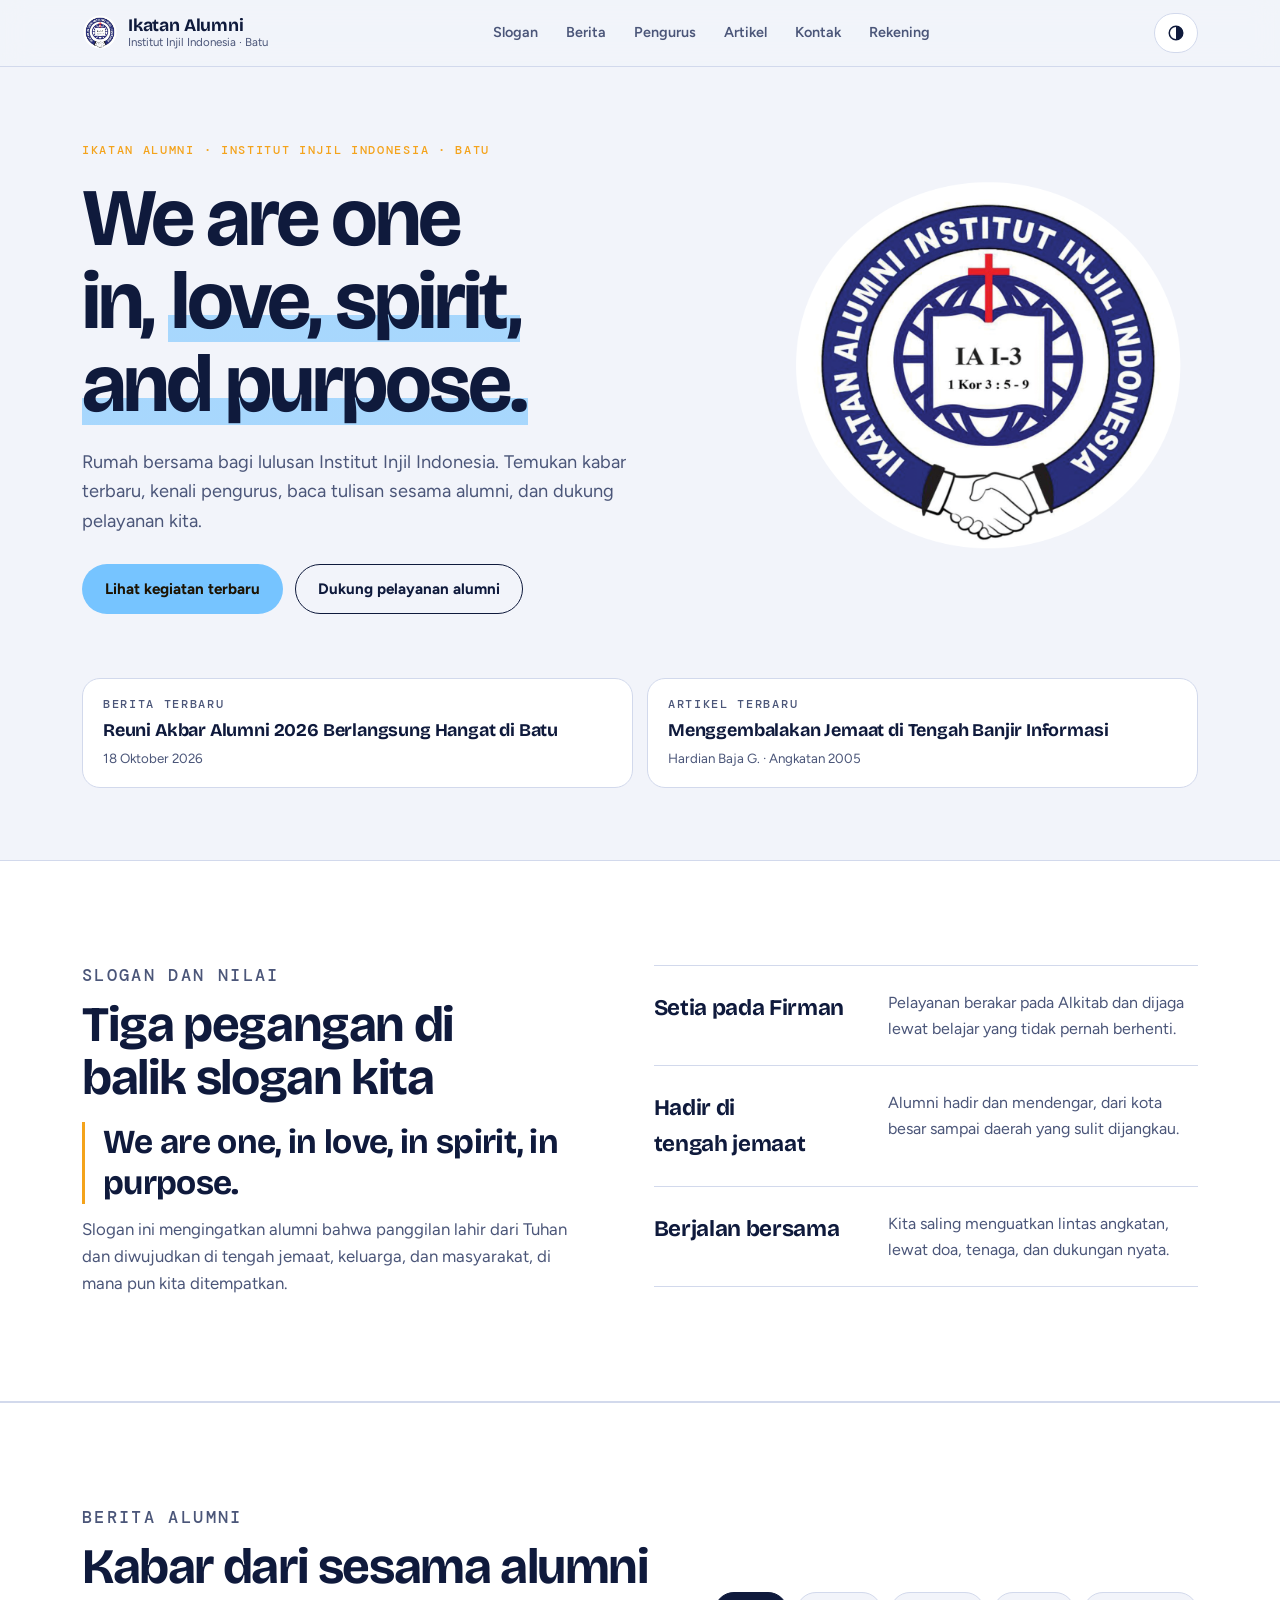
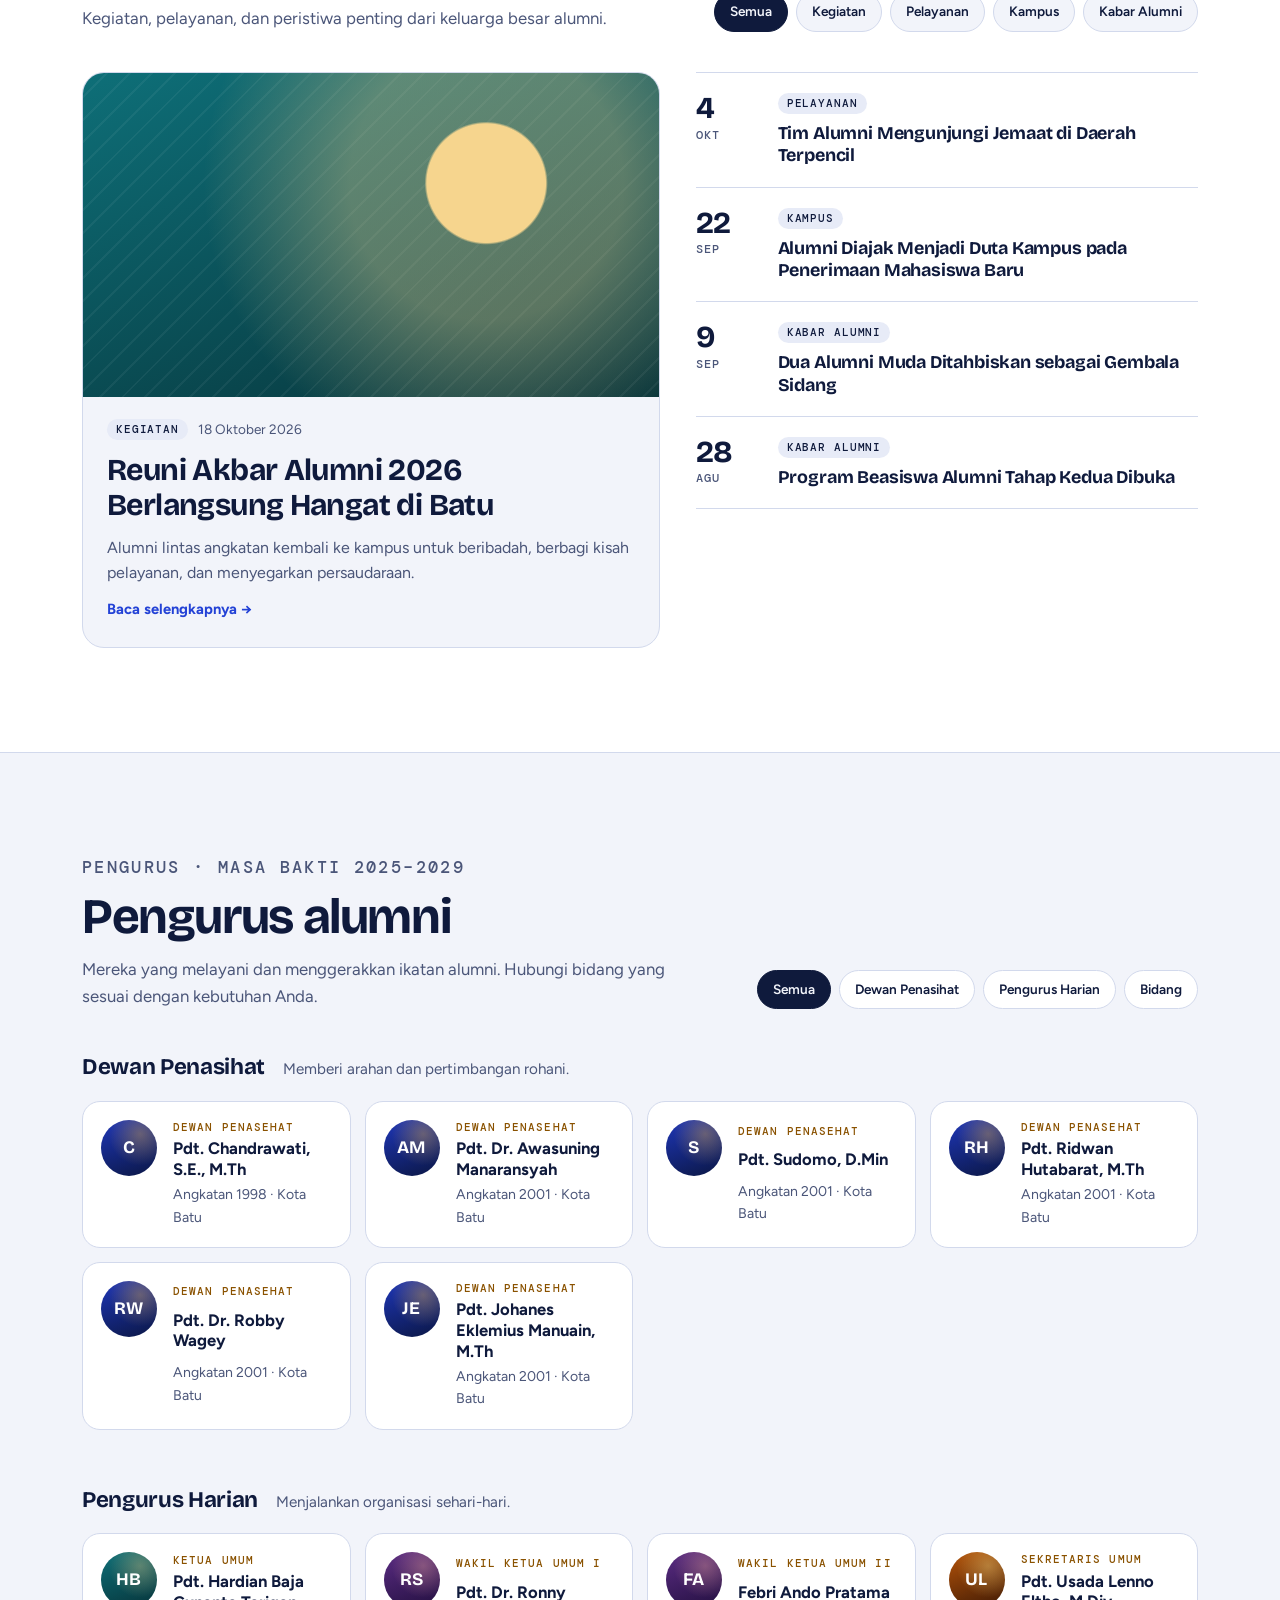
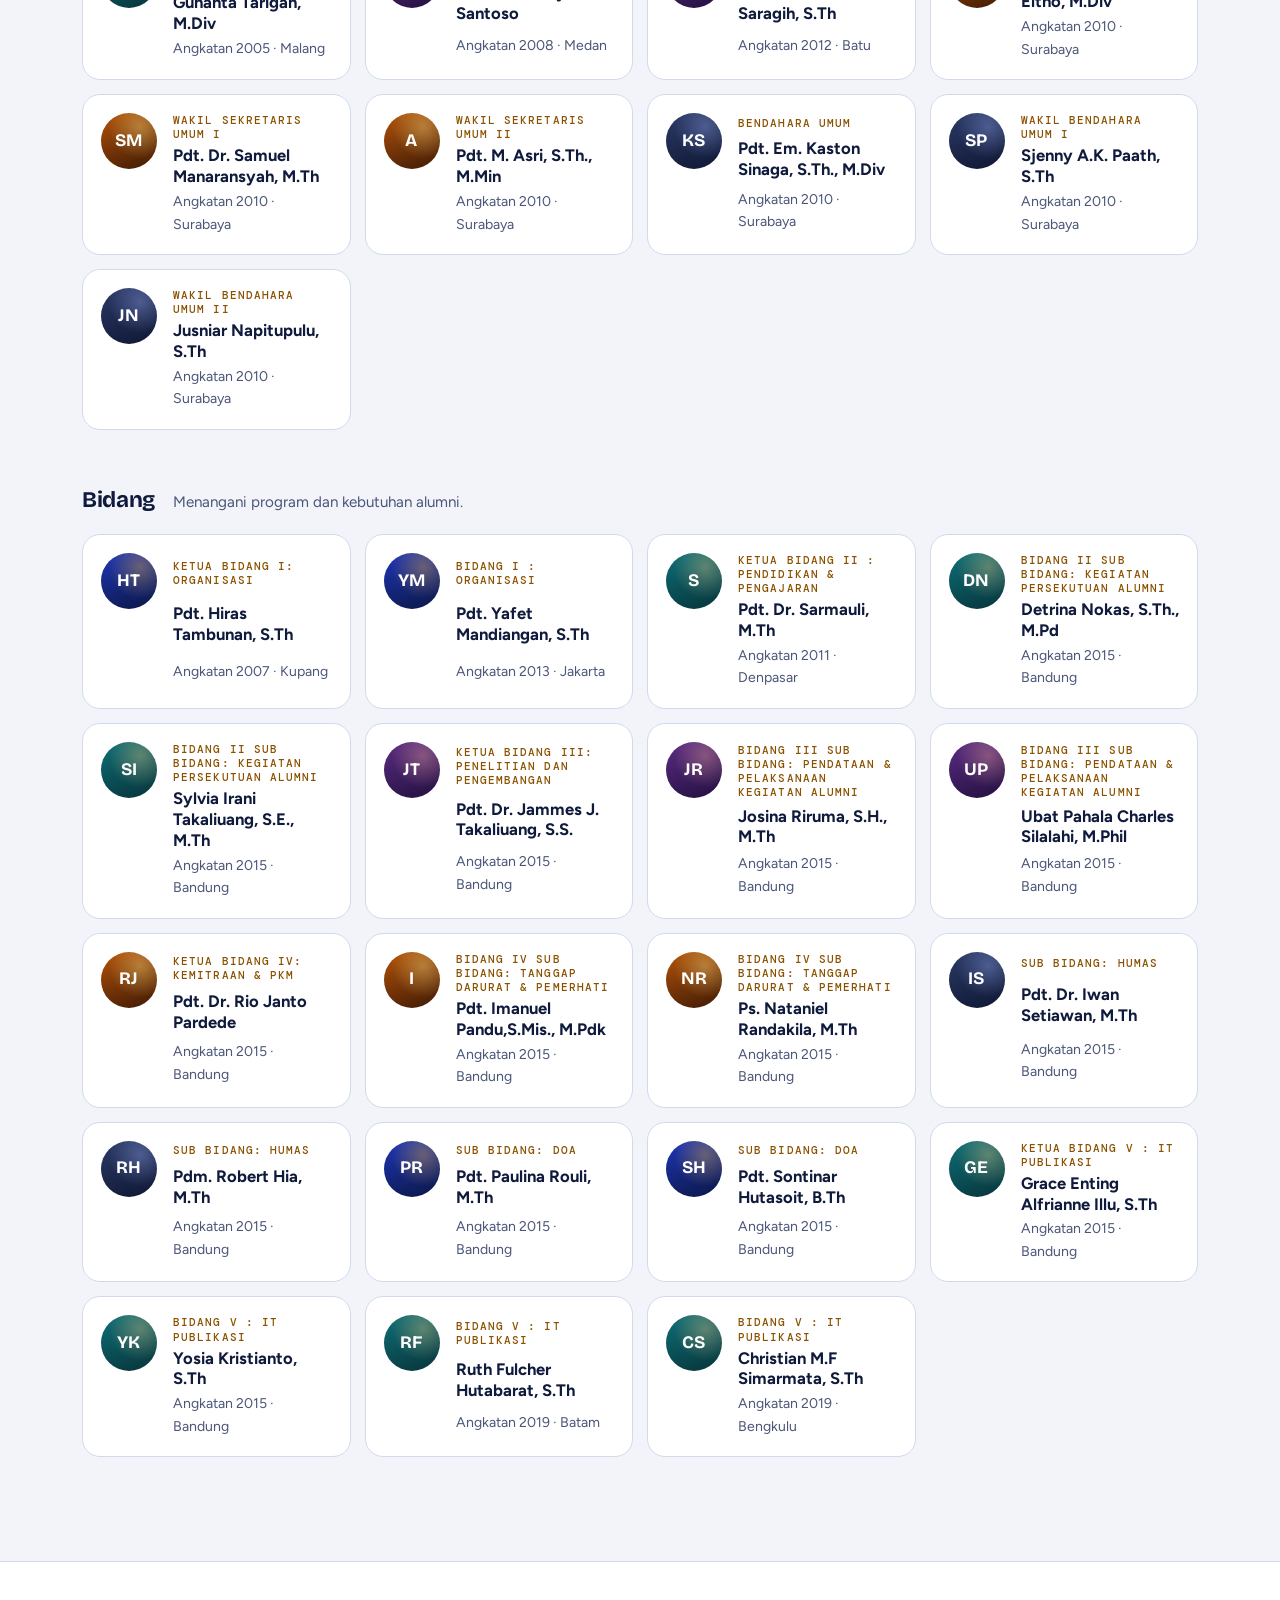
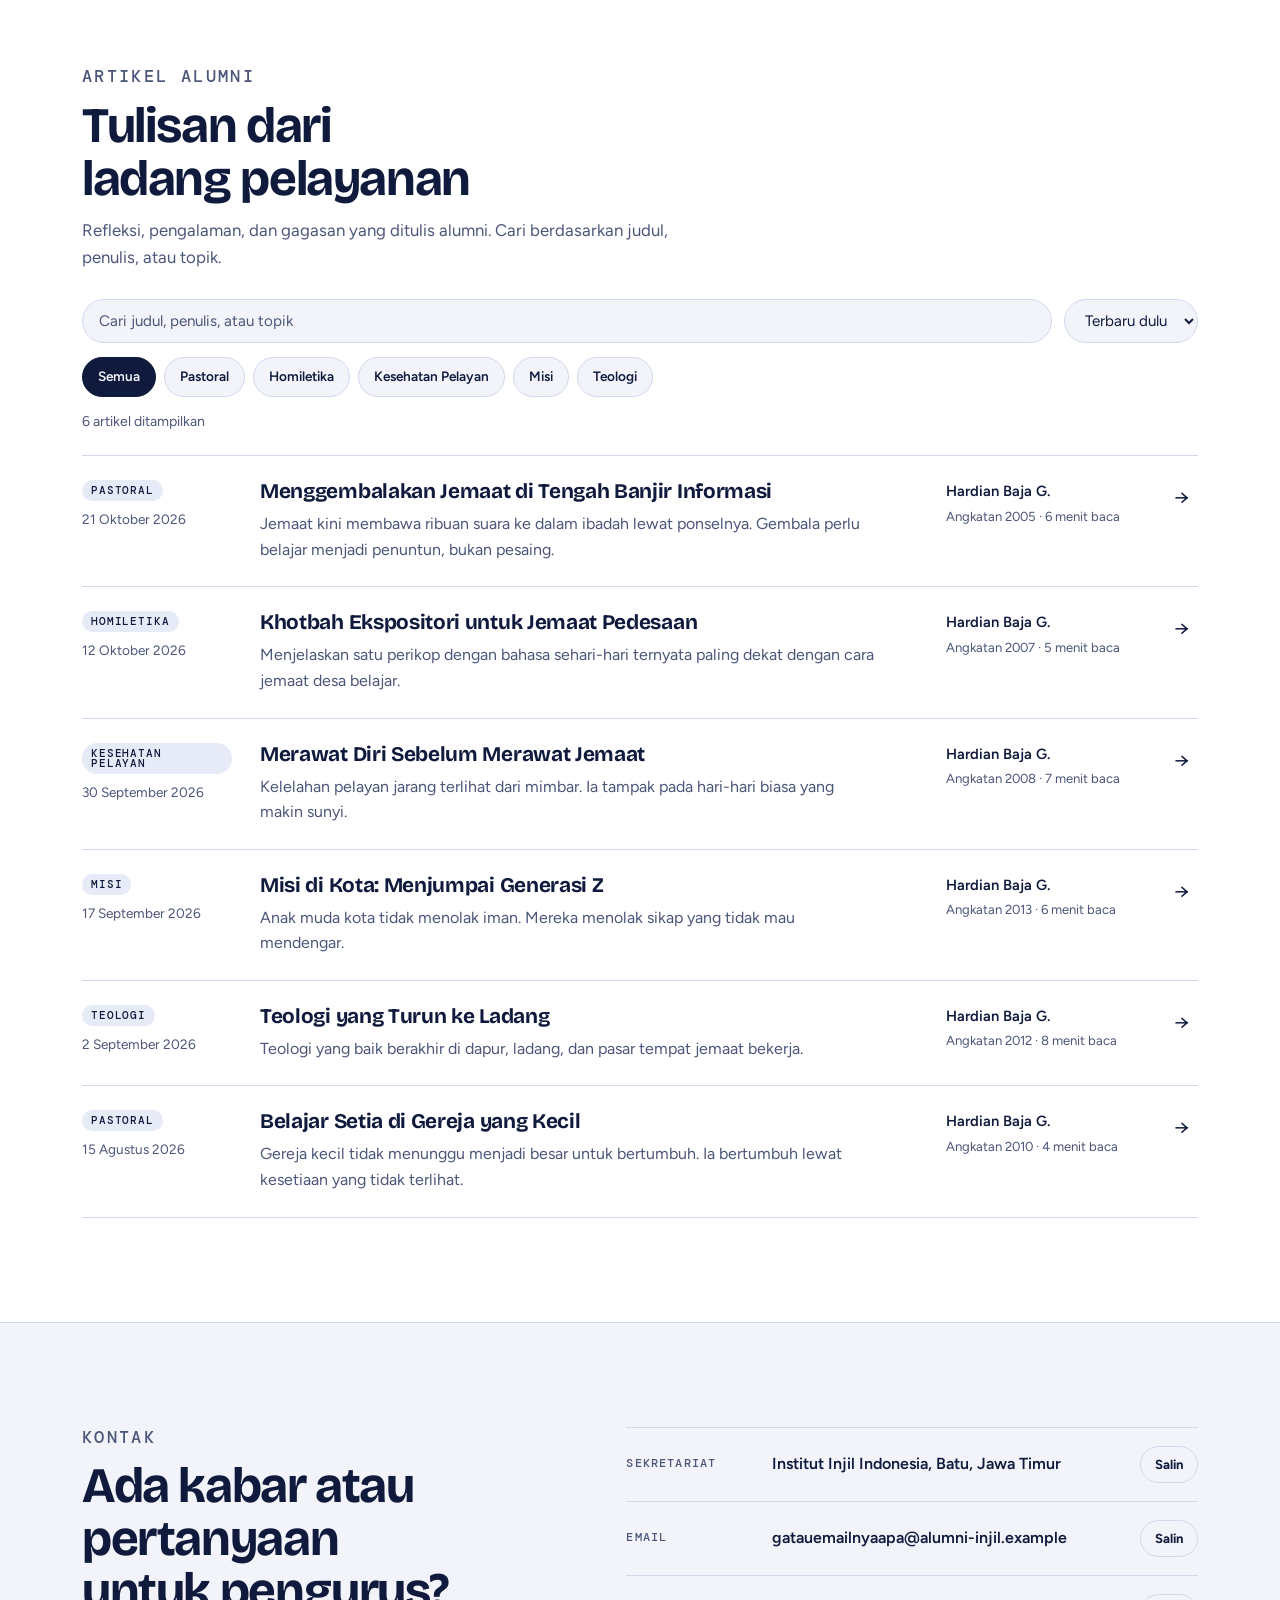
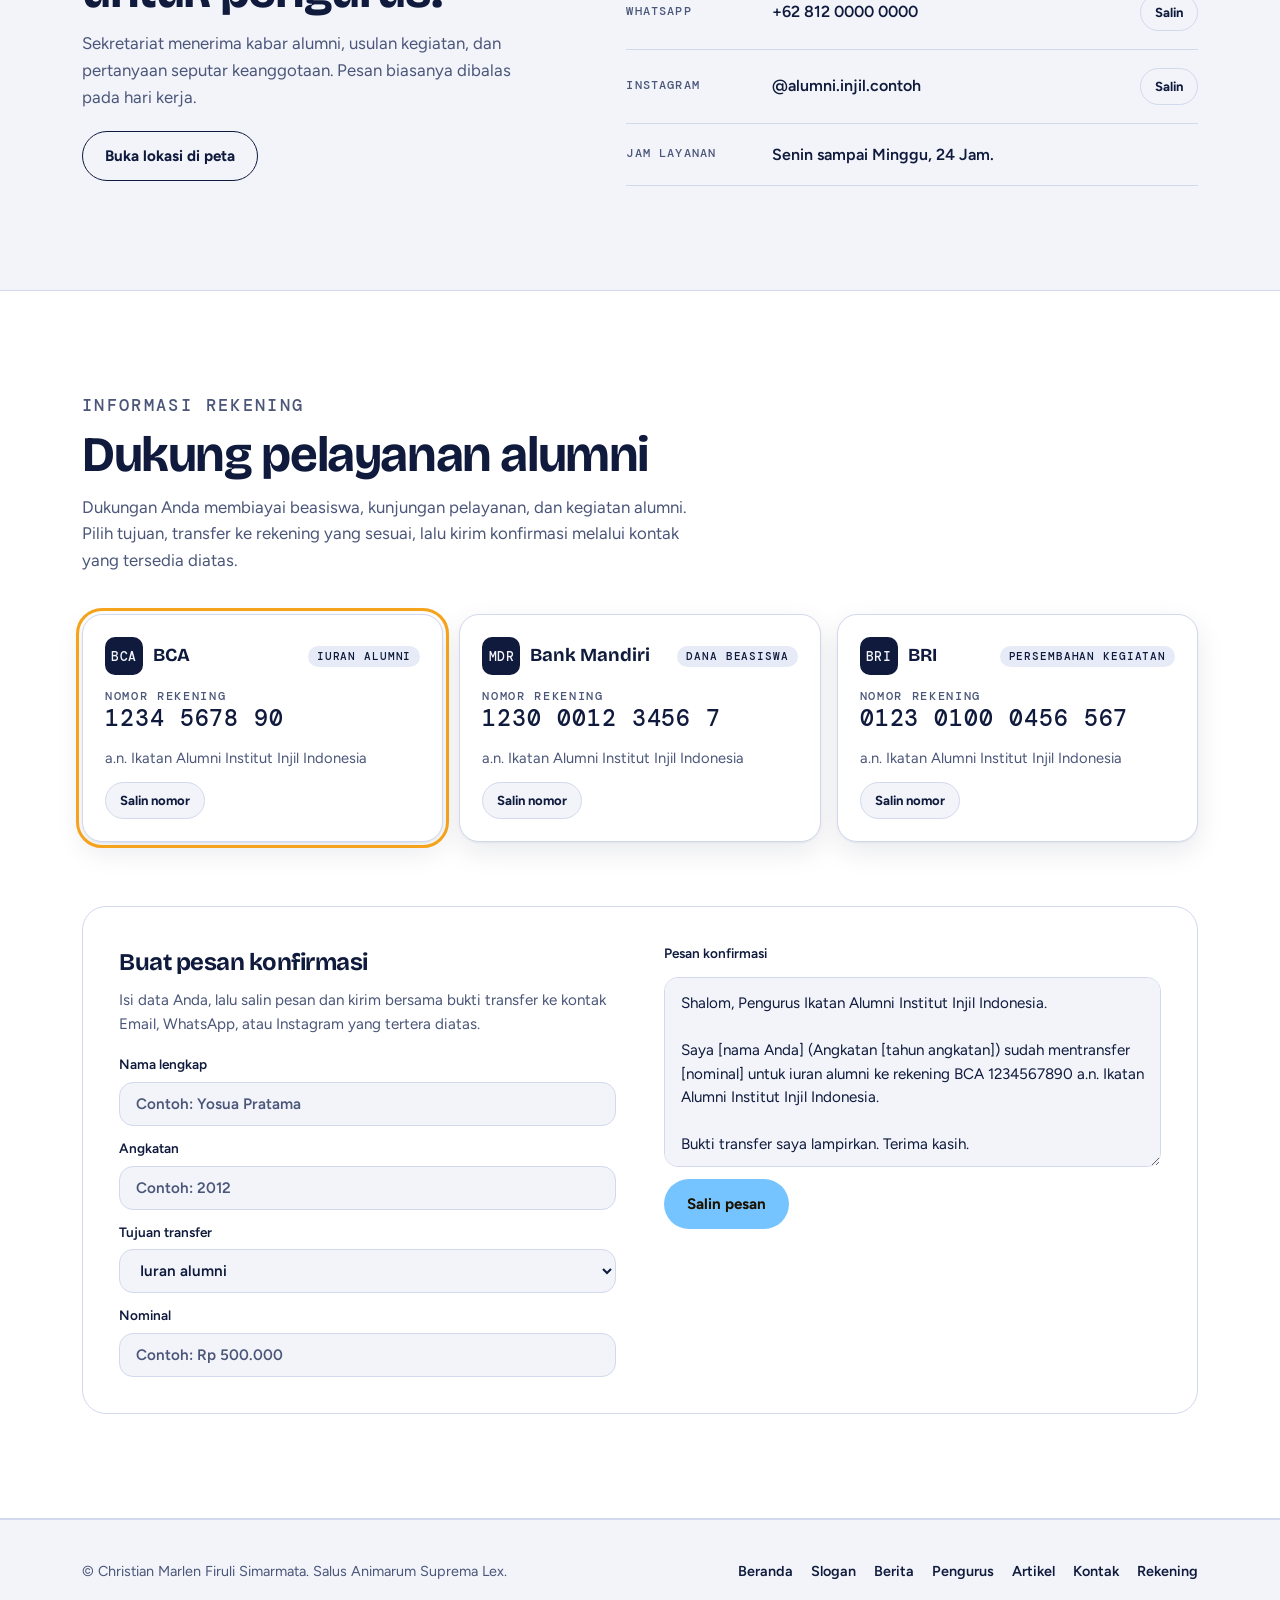
==== index.html @ a4592822 "Major Update Logo." ====
<!doctype html>
<html>
  <head>
    <meta charset="utf8" />
    <meta
      name="viewport"
      content="width=device-width,initial-scale=1,viewport-fit=cover"
    />
  </head>
  <body>
    <title>Ikatan Alumni Institut Injil Indonesia</title>
    <meta name="claude:viewport-fit-sides" content="cover" />
    <link
      rel="stylesheet"
      href="https://fonts.googleapis.com/css2?family=Bricolage+Grotesque:opsz,wght@12..96,500..800&family=DM+Mono:wght@400;500&family=Figtree:wght@400;500;600;700&display=swap"
    />
    <link rel="stylesheet" href="css/index.css" />

    <a class="skip" href="#main">Lewati ke konten</a>

    <!--div class="notice" id="notice" role="note" hidden>
      <div class="wrap notice-in">
        <p>
          Mode contoh: nama, foto, dan nomor rekening di halaman ini masih data
          sampel. Ganti isi <code>CONTENT</code> di bagian bawah file sebelum
          dipakai.
        </p>
        <button type="button" data-action="dismiss-notice">Tutup</button>
      </div>
    </div-->

    <header class="site-header">
      <div class="wrap">
        <div class="nav">
          <a
            class="brand"
            href="#beranda"
            aria-label="Alumni Institut Injil Indonesia, ke beranda"
          >
            <img
              class="logo-light"
              src="img/logo.png"
              width="36"
              height="36"
              alt="Logo IA-I3"
            />
            <!--svg width="36" height="36" viewBox="0 0 32 32" aria-hidden="true">
              <path d="M3 29V15a13 13 0 0 1 26 0v14z" fill="var(--fg)" />
              <circle cx="16" cy="23" r="6" fill="var(--alt1)" />
            </svg-->
            <span class="brand-text"
              ><b>Ikatan Alumni</b
              ><span>Institut Injil Indonesia · Batu</span></span
            >
          </a>
          <nav
            class="nav-links"
            aria-label="Navigasi utama"
            id="navLinks"
          ></nav>
          <div class="nav-tools">
            <button
              class="icon-btn"
              type="button"
              data-action="theme"
              aria-label="Ganti tema terang atau gelap"
            >
              <svg
                width="18"
                height="18"
                viewBox="0 0 24 24"
                aria-hidden="true"
              >
                <circle
                  cx="12"
                  cy="12"
                  r="9"
                  fill="none"
                  stroke="currentColor"
                  stroke-width="2"
                />
                <path d="M12 3a9 9 0 0 1 0 18z" fill="currentColor" />
              </svg>
            </button>
            <button
              class="icon-btn menu-btn"
              type="button"
              data-action="menu"
              aria-expanded="false"
              aria-controls="mobileMenu"
            >
              Menu
            </button>
          </div>
        </div>
        <nav
          class="mobile-menu"
          id="mobileMenu"
          aria-label="Navigasi seluler"
          hidden
        ></nav>
      </div>
    </header>

    <main id="main">
      <section class="hero" id="beranda" data-spy>
        <div class="wrap">
          <div class="hero-grid">
            <div class="hero-copy">
              <p class="eyebrow" id="heroEyebrow"></p>
              <h1 id="heroTitle"></h1>
              <p class="lede" id="heroLede"></p>
              <div class="cta-row">
                <a class="btn btn-primary" href="#news"
                  >Lihat kegiatan terbaru</a
                >
                <a class="btn btn-ghost" href="#rekening"
                  >Dukung pelayanan alumni</a
                >
              </div>
            </div>
            <div class="hero-art">
              <img
                class="logo"
                src="img/logo.png"
                width="700"
                height="400"
                alt="Logo IA-I3"
              />
              <!--svg
                viewBox="0 0 400 500"
                role="img"
                aria-label="Ilustrasi fajar terbit di atas bukit dengan salib"
              >
                <defs>
                  <clipPath id="archClip">
                    <path
                      d="M0 500V200C0 89.5 89.5 0 200 0s200 89.5 200 200v300z"
                    />
                  </clipPath>
                  <linearGradient id="skyG" x1="0" y1="0" x2="0" y2="1">
                    <stop offset="0" style="stop-color: var(--sky-top)" />
                    <stop offset=".55" style="stop-color: var(--sky-mid)" />
                    <stop offset="1" style="stop-color: var(--sky-bottom)" />
                  </linearGradient>
                  <radialGradient
                    id="glowG"
                    cx="200"
                    cy="372"
                    r="300"
                    gradientUnits="userSpaceOnUse"
                  >
                    <stop
                      offset="0"
                      style="stop-color: var(--accent); stop-opacity: 0.7"
                    />
                    <stop
                      offset="1"
                      style="stop-color: var(--accent); stop-opacity: 0"
                    />
                  </radialGradient>
                </defs>
                <g clip-path="url(#archClip)">
                  <rect width="400" height="500" fill="url(#skyG)" />
                  <rect width="400" height="500" fill="url(#glowG)" />
                  <g
                    id="rays"
                    style="fill: var(--accent); fill-opacity: 0.16"
                  ></g>
                  <g class="sun-g">
                    <circle
                      cx="200"
                      cy="372"
                      r="72"
                      style="fill: var(--accent)"
                    />
                    <rect
                      x="196.5"
                      y="296"
                      width="7"
                      height="86"
                      rx="1.5"
                      style="fill: var(--cross)"
                    />
                    <rect
                      x="177"
                      y="316"
                      width="46"
                      height="7"
                      rx="1.5"
                      style="fill: var(--cross)"
                    />
                  </g>
                  <path
                    d="M0 388Q110 350 215 378T400 366V500H0z"
                    style="fill: var(--ground-far)"
                  />
                  <path
                    d="M0 440Q150 400 270 428T400 416V500H0z"
                    style="fill: var(--ground-near)"
                  />
                </g>
              </svg-->
            </div>
          </div>
          <div class="latest" id="latest"></div>
        </div>
      </section>

      <section class="section band" id="slogan" data-spy>
        <div class="wrap slogan-grid">
          <div class="sec-head">
            <p class="eyebrow">Slogan dan nilai</p>
            <h2 id="sloganHead"></h2>
            <blockquote class="slogan-big" id="sloganMain"></blockquote>
            <p id="sloganText"></p>
          </div>
          <ul class="values" id="values"></ul>
        </div>
      </section>

      <!--section class="section" id="galeri" data-spy>
        <div class="wrap">
          <div class="sec-top">
            <div class="sec-head">
              <p class="eyebrow">Galeri</p>
              <h2>Dokumentasi kegiatan terbaru</h2>
              <p>
                Klik foto untuk melihat ukuran penuh. Gunakan tombol panah di
                papan ketik untuk berpindah foto.
              </p>
            </div>
            <div
              class="chips"
              id="galFilters"
              role="group"
              aria-label="Saring galeri berdasarkan jenis kegiatan"
            ></div>
          </div>
          <div class="gallery" id="gallery"></div>
        </div>
      </section-->

      <section class="section band" id="berita" data-spy>
        <div class="wrap">
          <div class="sec-top">
            <div class="sec-head">
              <p class="eyebrow">Berita alumni</p>
              <h2>Kabar dari sesama alumni</h2>
              <p>
                Kegiatan, pelayanan, dan peristiwa penting dari keluarga besar
                alumni.
              </p>
            </div>
            <div
              class="chips"
              id="newsFilters"
              role="group"
              aria-label="Saring berita berdasarkan kategori"
            ></div>
          </div>
          <div class="news-grid" id="news"></div>
        </div>
      </section>

      <section class="section" id="pengurus" data-spy>
        <div class="wrap">
          <div class="sec-top">
            <div class="sec-head">
              <p class="eyebrow" id="boardPeriod"></p>
              <h2>Pengurus alumni</h2>
              <p>
                Mereka yang melayani dan menggerakkan ikatan alumni. Hubungi
                bidang yang sesuai dengan kebutuhan Anda.
              </p>
            </div>
            <div
              class="chips"
              id="boardTabs"
              role="group"
              aria-label="Saring pengurus berdasarkan kelompok"
            ></div>
          </div>
          <div id="board"></div>
        </div>
      </section>

      <section class="section band" id="artikel" data-spy>
        <div class="wrap">
          <div class="sec-head" style="margin-bottom: 28px">
            <p class="eyebrow">Artikel alumni</p>
            <h2>Tulisan dari ladang pelayanan</h2>
            <p>
              Refleksi, pengalaman, dan gagasan yang ditulis alumni. Cari
              berdasarkan judul, penulis, atau topik.
            </p>
          </div>
          <div class="tools">
            <div class="tools-row">
              <input
                class="field search"
                id="artSearch"
                type="search"
                placeholder="Cari judul, penulis, atau topik"
                aria-label="Cari artikel"
                autocomplete="off"
              />
              <select class="field" id="artSort" aria-label="Urutkan artikel">
                <option value="new">Terbaru dulu</option>
                <option value="old">Terlama dulu</option>
              </select>
            </div>
            <div
              class="chips"
              id="artTags"
              role="group"
              aria-label="Saring artikel berdasarkan topik"
            ></div>
            <p
              class="result-count"
              id="artCount"
              role="status"
              aria-live="polite"
            ></p>
          </div>
          <div class="a-list" id="articles"></div>
        </div>
      </section>

      <section class="section" id="kontak" data-spy>
        <div class="wrap contact-grid">
          <div class="sec-head">
            <p class="eyebrow">Kontak</p>
            <h2>Ada kabar atau pertanyaan untuk pengurus?</h2>
            <p id="contactText"></p>
            <div class="cta-row">
              <a
                class="btn btn-ghost"
                id="mapLink"
                href="#kontak"
                target="_blank"
                rel="noopener"
                >Buka lokasi di peta</a
              >
            </div>
          </div>
          <dl class="c-list" id="contacts"></dl>
        </div>
      </section>

      <section class="section band" id="rekening" data-spy>
        <div class="wrap">
          <div class="sec-head" style="margin-bottom: clamp(24px, 4vw, 40px)">
            <p class="eyebrow">Informasi rekening</p>
            <h2>Dukung pelayanan alumni</h2>
            <p id="bankText"></p>
          </div>
          <div class="bank-grid" id="banks"></div>
          <div class="confirm">
            <div>
              <h3>Buat pesan konfirmasi</h3>
              <p class="hint">
                Isi data Anda, lalu salin pesan dan kirim bersama bukti transfer
                ke kontak Email, WhatsApp, atau Instagram yang tertera diatas.
              </p>
              <div class="form">
                <label for="f-nama"
                  >Nama lengkap<input
                    class="field"
                    id="f-nama"
                    type="text"
                    placeholder="Contoh: Yosua Pratama"
                    autocomplete="off"
                /></label>
                <label for="f-angk"
                  >Angkatan<input
                    class="field"
                    id="f-angk"
                    type="text"
                    inputmode="numeric"
                    placeholder="Contoh: 2012"
                    autocomplete="off"
                /></label>
                <label for="f-tujuan"
                  >Tujuan transfer<select class="field" id="f-tujuan"></select
                ></label>
                <label for="f-nominal"
                  >Nominal<input
                    class="field"
                    id="f-nominal"
                    type="text"
                    placeholder="Contoh: Rp 500.000"
                    autocomplete="off"
                /></label>
              </div>
            </div>
            <div class="out">
              <label for="f-out" style="font-weight: 600; font-size: 0.85rem"
                >Pesan konfirmasi</label
              >
              <textarea class="field" id="f-out" readonly></textarea>
              <div>
                <button
                  class="btn btn-primary"
                  type="button"
                  data-action="copy-msg"
                >
                  Salin pesan
                </button>
              </div>
            </div>
          </div>
        </div>
      </section>
    </main>

    <footer class="site-footer">
      <div class="wrap foot">
        <p id="footText"></p>
        <nav aria-label="Navigasi footer" id="footNav"></nav>
      </div>
    </footer>

    <!-- Pembaca berita dan artikel -->
    <div
      class="overlay"
      id="reader"
      hidden
      role="dialog"
      aria-modal="true"
      aria-labelledby="rdTitle"
    >
      <article class="panel reader">
        <div class="rd-top">
          <span class="eyebrow" id="rdKicker"></span>
          <button class="icon-btn" type="button" data-close>Tutup</button>
        </div>
        <div class="rd-in">
          <h3 id="rdTitle"></h3>
          <p class="meta-line" id="rdMeta"></p>
          <div class="rd-body" id="rdBody"></div>
          <div class="rd-actions" id="rdAction" hidden></div>
        </div>
      </article>
    </div>

    <!-- Pratinjau foto -->
    <div
      class="overlay"
      id="lightbox"
      hidden
      role="dialog"
      aria-modal="true"
      aria-label="Pratinjau foto"
    >
      <div class="panel lb-panel">
        <button
          class="icon-btn lb-close"
          type="button"
          data-close
          aria-label="Tutup pratinjau"
        >
          Tutup
        </button>
        <div class="lb-media" id="lbMedia"></div>
        <div class="lb-cap">
          <span class="tag" id="lbTag" style="justify-self: start"></span>
          <h3 id="lbTitle"></h3>
          <p class="meta-line" id="lbMeta"></p>
          <p id="lbDesc"></p>
        </div>
        <div class="lb-ctl">
          <button class="icon-btn" type="button" data-action="lb-prev">
            Sebelumnya
          </button>
          <span class="result-count" id="lbCount" aria-live="polite"></span>
          <button class="icon-btn" type="button" data-action="lb-next">
            Berikutnya
          </button>
        </div>
      </div>
    </div>

    <div class="toast" id="toast" role="status" aria-live="polite"></div>

    <noscript
      ><p style="padding: 24px">
        Halaman ini memerlukan JavaScript untuk menampilkan konten.
      </p></noscript
    >
    <script src="js/index.js"></script>
  </body>
</html>
---- css/index.css ----
:root {
  color-scheme: light;
  box-sizing: border-box;
  padding-top: env(safe-area-inset-top, 0px);
  padding-bottom: env(safe-area-inset-bottom, 0px);
}
html {
  scroll-padding-top: env(safe-area-inset-top, 0px);
}
body {
  margin: 0;
  padding: 0;
  font:
    14px -apple-system,
    BlinkMacSystemFont,
    sans-serif;
  background: #fff;
  color: #000;
}
img {
  max-width: 100%;
}
[hidden]:not([hidden="until-found" i]) {
  display: none !important;
}
/* Layout: nav menempel di atas → hero (slogan + lengkung fajar) → pita bergantian: slogan, galeri, berita, pengurus, artikel, kontak, rekening. Aksen amber = cahaya Injil, dipakai hemat. */
:root {
  --font-display: "Bricolage Grotesque", "Trebuchet MS", system-ui, sans-serif;
  --font-body: "Figtree", system-ui, -apple-system, "Segoe UI", sans-serif;
  --font-mono: "DM Mono", ui-monospace, Menlo, Consolas, monospace;
  --bg: #f2f4fa;
  --surface: #ffffff;
  --surface-2: #e7ebf7;
  --fg: #0f1a3c;
  --muted: #4b5679;
  --line: #d2d9ec;
  --brand: #2342d6;
  --on-brand: #ffffff;
  --accent: #f4a31b;
  --on-accent: #1c1200;
  --accent-text: #8a5200;
  --focus: #2342d6;
  --shadow:
    0 1px 2px rgba(15, 26, 60, 0.06), 0 10px 28px rgba(15, 26, 60, 0.09);
  --sky-top: #1e36b8;
  --sky-mid: #6f86f0;
  --sky-bottom: #fbd27a;
  --ground-far: #12205a;
  --ground-near: #0b1438;
  --cross: #0b1226;
  --alt1: #76c4ff;
}
@media (prefers-color-scheme: dark) {
  :root:not([data-theme="light"]) {
    --bg: #0a1024;
    --surface: #121a36;
    --surface-2: #18224a;
    --fg: #e9edfb;
    --muted: #a5b0d2;
    --line: #27325e;
    --brand: #8fa6ff;
    --on-brand: #0a1024;
    --accent: #f5b33d;
    --on-accent: #1c1200;
    --accent-text: #f5b33d;
    --focus: #8fa6ff;
    --shadow: 0 1px 2px rgba(0, 0, 0, 0.4), 0 10px 28px rgba(0, 0, 0, 0.38);
    --sky-top: #070c20;
    --sky-mid: #1b2a6b;
    --sky-bottom: #b9791a;
    --ground-far: #0a1230;
    --ground-near: #050918;
    --alt1: #76c4ff;
    color-scheme: dark;
  }
}
:root[data-theme="dark"] {
  --bg: #0a1024;
  --surface: #121a36;
  --surface-2: #18224a;
  --fg: #e9edfb;
  --muted: #a5b0d2;
  --line: #27325e;
  --brand: #8fa6ff;
  --on-brand: #0a1024;
  --accent: #f5b33d;
  --on-accent: #1c1200;
  --accent-text: #f5b33d;
  --focus: #8fa6ff;
  --shadow: 0 1px 2px rgba(0, 0, 0, 0.4), 0 10px 28px rgba(0, 0, 0, 0.38);
  --sky-top: #070c20;
  --sky-mid: #1b2a6b;
  --sky-bottom: #b9791a;
  --ground-far: #0a1230;
  --ground-near: #050918;
  --alt1: #359eff;
  color-scheme: dark;
}

*,
*::before,
*::after {
  box-sizing: border-box;
}
html {
  scroll-behavior: smooth;
  scroll-padding-top: 88px;
  -webkit-text-size-adjust: 100%;
}
html.lock {
  overflow: hidden;
}
body {
  font-family: var(--font-body);
  font-size: 16px;
  line-height: 1.6;
  background: var(--bg);
  color: var(--fg);
}
body::before {
  content: "";
  position: fixed;
  inset: 0 0 auto;
  height: env(safe-area-inset-top, 0px);
  z-index: 10;
  background: var(--bg);
}
h1,
h2,
h3,
p,
ul,
ol,
dl,
dd,
blockquote,
figure {
  margin: 0;
}
ul,
ol {
  padding: 0;
  list-style: none;
}
h1,
h2,
h3 {
  font-family: var(--font-display);
  font-weight: 700;
  text-wrap: balance;
}
a {
  color: var(--brand);
}
button {
  font: inherit;
  color: inherit;
  cursor: pointer;
}
:focus-visible {
  outline: 3px solid var(--focus);
  outline-offset: 2px;
}
.skip {
  position: absolute;
  left: -9999px;
  top: 8px;
  z-index: 200;
  background: var(--fg);
  color: var(--bg);
  padding: 10px 16px;
  border-radius: 999px;
  text-decoration: none;
}
.skip:focus {
  left: 16px;
}

.wrap {
  width: 100%;
  max-width: 1180px;
  margin-inline: auto;
  padding-left: max(16px, env(safe-area-inset-left, 0px));
  padding-right: max(16px, env(safe-area-inset-right, 0px));
}
@media (min-width: 700px) {
  .wrap {
    padding-left: max(32px, env(safe-area-inset-left, 0px));
    padding-right: max(32px, env(safe-area-inset-right, 0px));
  }
}

.eyebrow {
  font: 500 0.75rem/1.3 var(--font-mono);
  letter-spacing: 0.14em;
  text-transform: uppercase;
  color: var(--accent);
}
.tag {
  display: inline-block;
  font: 500 0.68rem/1 var(--font-mono);
  letter-spacing: 0.08em;
  text-transform: uppercase;
  padding: 5px 9px;
  border-radius: 999px;
  background: var(--surface-2);
  color: var(--fg);
}
.btn {
  display: inline-flex;
  align-items: center;
  gap: 8px;
  padding: 12px 22px;
  border-radius: 999px;
  border: 1.5px solid transparent;
  font-weight: 700;
  font-size: 0.95rem;
  text-decoration: none;
  transition:
    transform 0.15s,
    background 0.15s;
}
.btn:hover {
  transform: translateY(-2px);
}
.btn-primary {
  background: var(--alt1);
  color: var(--on-accent);
}
.btn-ghost {
  border-color: var(--fg);
  color: var(--fg);
  background: transparent;
}
.btn-ghost:hover {
  background: var(--fg);
  color: var(--bg);
}
.btn-sm {
  padding: 7px 14px;
  font-size: 0.82rem;
  border-color: var(--line);
  background: var(--bg);
  color: var(--fg);
}
.btn-sm:hover {
  border-color: var(--fg);
}
.chips {
  display: flex;
  flex-wrap: wrap;
  gap: 8px;
}
.chip {
  font-weight: 600;
  font-size: 0.85rem;
  padding: 8px 15px;
  border-radius: 999px;
  border: 1px solid var(--line);
  background: var(--surface);
  color: var(--fg);
  transition:
    background 0.15s,
    color 0.15s;
}
.chip:hover {
  border-color: var(--fg);
}
.chip[aria-pressed="true"] {
  background: var(--fg);
  color: var(--bg);
  border-color: var(--fg);
}
.band {
  background: var(--surface);
  border-block: 1px solid var(--line);
}
.band .chip {
  background: var(--bg);
}
.band .chip[aria-pressed="true"] {
  background: var(--fg);
}

/* Notice */
.notice {
  background: var(--alt1);
  color: var(--on-accent);
  font-size: 0.84rem;
}
.notice-in {
  display: flex;
  gap: 12px;
  align-items: center;
  justify-content: space-between;
  padding-block: 8px;
}
.notice p {
  min-width: 0;
}
.notice button {
  flex: none;
  background: transparent;
  border: 1px solid currentColor;
  border-radius: 999px;
  padding: 2px 12px;
  font-size: 0.8rem;
  font-weight: 600;
}

/* Header */
.site-header {
  position: sticky;
  top: env(safe-area-inset-top, 0px);
  z-index: 30;
  background: var(--bg);
  border-bottom: 1px solid var(--line);
}
@supports (background: color-mix(in srgb, red, blue)) {
  .site-header {
    background: color-mix(in srgb, var(--bg) 86%, transparent);
    -webkit-backdrop-filter: blur(14px);
    backdrop-filter: blur(14px);
  }
}
.nav {
  display: flex;
  align-items: center;
  justify-content: space-between;
  gap: 16px;
  min-height: 66px;
}
.brand {
  display: flex;
  align-items: center;
  gap: 10px;
  text-decoration: none;
  color: var(--fg);
  min-width: 0;
}
.brand svg {
  flex: none;
}
.brand-text {
  display: flex;
  flex-direction: column;
  line-height: 1.15;
  min-width: 0;
}
.brand-text b {
  font-family: var(--font-display);
  font-size: 1.1rem;
  letter-spacing: -0.01em;
}
.brand-text span {
  font-size: 0.72rem;
  color: var(--muted);
  white-space: nowrap;
  overflow: hidden;
  text-overflow: ellipsis;
}
.nav-links {
  display: flex;
  gap: 2px;
}
.nav-links a,
.mobile-menu a {
  padding: 8px 13px;
  border-radius: 999px;
  color: var(--muted);
  font-weight: 600;
  font-size: 0.9rem;
  text-decoration: none;
}
.nav-links a:hover {
  background: var(--surface-2);
  color: var(--fg);
}
.nav-links a[aria-current="true"],
.mobile-menu a[aria-current="true"] {
  background: var(--surface-2);
  color: var(--fg);
}
.nav-tools {
  display: flex;
  align-items: center;
  gap: 8px;
}
.icon-btn {
  display: inline-flex;
  align-items: center;
  justify-content: center;
  gap: 8px;
  min-width: 40px;
  height: 40px;
  padding: 0 12px;
  border-radius: 999px;
  border: 1px solid var(--line);
  background: var(--surface);
  font-weight: 600;
  font-size: 0.85rem;
}
.icon-btn:hover {
  border-color: var(--fg);
}
.menu-btn {
  display: none;
}
.mobile-menu {
  display: grid;
  gap: 2px;
  padding: 8px 0 16px;
}
.mobile-menu a {
  font-size: 1.05rem;
  padding: 12px 14px;
  border-radius: 12px;
}
@media (max-width: 959px) {
  .nav-links {
    display: none;
  }
  .menu-btn {
    display: inline-flex;
  }
}
@media (min-width: 960px) {
  .mobile-menu {
    display: none !important;
  }
}

/* Hero */
.hero {
  padding-block: clamp(36px, 6vw, 76px) clamp(40px, 6vw, 72px);
}
.hero-grid {
  display: grid;
  grid-template-columns: minmax(0, 1.15fr) minmax(0, 0.85fr);
  gap: clamp(28px, 5vw, 72px);
  align-items: center;
}
.hero-copy {
  min-width: 0;
}
.hero h1 {
  font-size: clamp(2.5rem, 7.4vw, 5.1rem);
  line-height: 1.02;
  letter-spacing: -0.035em;
  margin: 18px 0 22px;
}
.hero h1 em {
  font-style: normal;
  background: linear-gradient(
    transparent 64%,
    color-mix(in srgb, var(--alt1) 60%, transparent) 64% 92%,
    transparent 92%
  );
  padding-inline: 0.04em;
}
.lede {
  font-size: 1.14rem;
  color: var(--muted);
  max-width: 54ch;
}
.cta-row {
  display: flex;
  flex-wrap: wrap;
  gap: 12px;
  margin-top: 28px;
}
.hero-art {
  width: 100%;
  max-width: 420px;
  justify-self: end;
}
.hero-art svg {
  display: block;
  width: 100%;
  height: auto;
  filter: drop-shadow(0 26px 36px rgba(15, 26, 60, 0.28));
}
.sun-g {
  transform-origin: 200px 372px;
  animation: rise 1.3s cubic-bezier(0.2, 0.7, 0.2, 1) both;
}
@keyframes rise {
  from {
    transform: translateY(46px);
  }
  to {
    transform: none;
  }
}
@media (max-width: 859px) {
  .hero-grid {
    grid-template-columns: minmax(0, 1fr);
  }
  .hero-art {
    justify-self: start;
    max-width: 320px;
  }
}
.latest {
  display: grid;
  grid-template-columns: repeat(2, minmax(0, 1fr));
  gap: 14px;
  margin-top: clamp(36px, 6vw, 64px);
}
.latest button {
  display: grid;
  gap: 6px;
  text-align: left;
  padding: 18px 20px;
  border-radius: 18px;
  border: 1px solid var(--line);
  background: var(--surface);
  transition:
    border-color 0.15s,
    transform 0.15s;
}
.latest button:hover {
  border-color: var(--fg);
  transform: translateY(-2px);
}
.latest .eyebrow {
  color: var(--muted);
}
.latest strong {
  font-family: var(--font-display);
  font-size: 1.12rem;
  line-height: 1.3;
  letter-spacing: -0.01em;
}
.latest small {
  color: var(--muted);
}
@media (max-width: 699px) {
  .latest {
    grid-template-columns: minmax(0, 1fr);
  }
}

/* Sections */
.section {
  padding-block: clamp(56px, 9vw, 104px);
}
.sec-head {
  display: grid;
  gap: 12px;
  max-width: 62ch;
}
.sec-head h2,
.sec-top h2 {
  font-size: clamp(1.9rem, 4.6vw, 3.1rem);
  line-height: 1.06;
  letter-spacing: -0.028em;
}
.sec-head p,
.sec-top p {
  color: var(--muted);
  font-size: 1.05rem;
}
.sec-top {
  display: flex;
  flex-wrap: wrap;
  align-items: flex-end;
  justify-content: space-between;
  gap: 20px 32px;
  margin-bottom: clamp(24px, 4vw, 40px);
}
.sec-top .sec-head {
  margin: 0;
}

/* Slogan */
.slogan-grid {
  display: grid;
  grid-template-columns: minmax(0, 1fr) minmax(0, 1.1fr);
  gap: clamp(32px, 6vw, 88px);
  align-items: start;
}
.slogan-grid .sec-head {
  max-width: none;
}
.slogan-big {
  margin-top: 6px;
  font-family: var(--font-display);
  font-weight: 700;
  font-size: clamp(1.5rem, 3vw, 2.1rem);
  line-height: 1.22;
  letter-spacing: -0.02em;
  color: var(--fg);
  padding-left: 18px;
  border-left: 3px solid var(--accent);
}
.values {
  border-bottom: 1px solid var(--line);
}
.values li {
  display: grid;
  grid-template-columns: minmax(0, 0.8fr) minmax(0, 1.2fr);
  gap: 8px 28px;
  padding: 24px 0;
  border-top: 1px solid var(--line);
  transition: padding 0.2s;
}
.values li:hover {
  padding-left: 10px;
}
.values h3 {
  font-size: 1.4rem;
  letter-spacing: -0.015em;
}
.values p {
  color: var(--muted);
}
@media (max-width: 859px) {
  .slogan-grid {
    grid-template-columns: minmax(0, 1fr);
  }
}
@media (max-width: 539px) {
  .values li {
    grid-template-columns: minmax(0, 1fr);
  }
}

/* Placeholder photos */
.ph {
  position: absolute;
  inset: 0;
  overflow: hidden;
  background:
    radial-gradient(
      circle at var(--sx, 70%) var(--sy, 30%),
      var(--c2) 0 13%,
      transparent 13.5%
    ),
    radial-gradient(
      circle at var(--sx, 70%) var(--sy, 30%),
      var(--c2a) 0 30%,
      transparent 62%
    ),
    repeating-linear-gradient(
      135deg,
      rgba(255, 255, 255, 0.05) 0 2px,
      transparent 2px 16px
    ),
    linear-gradient(160deg, var(--c1), var(--c3));
}
.ph img {
  position: absolute;
  inset: 0;
  width: 100%;
  height: 100%;
  object-fit: cover;
}
.tone-0 {
  --c1: #1e36b8;
  --c2: #ffc247;
  --c2a: rgba(255, 194, 71, 0.35);
  --c3: #0b1745;
}
.tone-1 {
  --c1: #0e6f78;
  --c2: #f6d58e;
  --c2a: rgba(246, 213, 142, 0.35);
  --c3: #07343a;
}
.tone-2 {
  --c1: #5b2c83;
  --c2: #ffb4a2;
  --c2a: rgba(255, 180, 162, 0.35);
  --c3: #231040;
}
.tone-3 {
  --c1: #b45309;
  --c2: #fde68a;
  --c2a: rgba(253, 230, 138, 0.38);
  --c3: #3f1a05;
}
.tone-4 {
  --c1: #2b3a67;
  --c2: #9fb4ff;
  --c2a: rgba(159, 180, 255, 0.35);
  --c3: #0f1733;
}

/* Galeri */
.gallery {
  display: grid;
  grid-template-columns: repeat(4, minmax(0, 1fr));
  grid-auto-rows: 200px;
  grid-auto-flow: dense;
  gap: 12px;
}
.g-item {
  position: relative;
  display: block;
  padding: 0;
  border: 0;
  border-radius: 16px;
  overflow: hidden;
  background: var(--surface-2);
  text-align: left;
  isolation: isolate;
}
.g-item .ph {
  transition: transform 0.5s cubic-bezier(0.2, 0.7, 0.2, 1);
}
.g-item:hover .ph {
  transform: scale(1.06);
}
.g-cap {
  position: absolute;
  inset: auto 0 0 0;
  display: grid;
  gap: 5px;
  padding: 40px 14px 14px;
  color: #fff;
  background: linear-gradient(to top, rgba(6, 10, 28, 0.86), transparent);
}
.g-cap .tag {
  justify-self: start;
  background: rgba(255, 255, 255, 0.2);
  color: #fff;
}
.g-cap strong {
  font-family: var(--font-display);
  font-size: 1.02rem;
  line-height: 1.22;
  letter-spacing: -0.01em;
}
.g-cap small {
  font-size: 0.78rem;
  opacity: 0.85;
}
.gallery:not(.is-filtered) .g-item:nth-child(1) {
  grid-column: span 2;
  grid-row: span 2;
}
.gallery:not(.is-filtered) .g-item:nth-child(1) .g-cap strong {
  font-size: 1.5rem;
}
.gallery:not(.is-filtered) .g-item:nth-child(7) {
  grid-column: span 2;
}
@media (max-width: 859px) {
  .gallery {
    grid-template-columns: repeat(2, minmax(0, 1fr));
    grid-auto-rows: 170px;
  }
  .gallery:not(.is-filtered) .g-item:nth-child(7) {
    grid-column: auto;
  }
  .gallery:not(.is-filtered) .g-item:nth-child(1) {
    grid-row: span 1;
  }
  .gallery:not(.is-filtered) .g-item:last-child:nth-child(even) {
    grid-column: 1/-1;
  }
  .gallery.is-filtered .g-item:last-child:nth-child(odd) {
    grid-column: 1/-1;
  }
}
@media (max-width: 539px) {
  .g-cap strong {
    font-size: 0.92rem;
  }
  .gallery:not(.is-filtered) .g-item:nth-child(1) .g-cap strong {
    font-size: 1.15rem;
  }
}

/* Berita */
.news-grid {
  display: grid;
  grid-template-columns: minmax(0, 1.15fr) minmax(0, 1fr);
  gap: clamp(20px, 3vw, 36px);
  align-items: start;
}
.news-feature {
  display: grid;
  gap: 0;
  padding: 0;
  text-align: left;
  border: 1px solid var(--line);
  border-radius: 22px;
  overflow: hidden;
  background: var(--bg);
  transition:
    border-color 0.15s,
    transform 0.15s;
}
.news-feature:hover {
  border-color: var(--fg);
  transform: translateY(-3px);
}
.nf-media {
  position: relative;
  aspect-ratio: 16/9;
  max-width: 100%;
}
.nf-body {
  display: grid;
  gap: 12px;
  padding: 22px 24px 26px;
}
.nf-body h3 {
  font-size: clamp(1.4rem, 2.6vw, 1.9rem);
  line-height: 1.15;
  letter-spacing: -0.02em;
}
.nf-body p {
  color: var(--muted);
}
.meta-line {
  display: flex;
  flex-wrap: wrap;
  align-items: center;
  gap: 10px;
  font-size: 0.85rem;
  color: var(--muted);
}
.more {
  font-weight: 700;
  color: var(--brand);
  font-size: 0.92rem;
}
.news-list {
  border-bottom: 1px solid var(--line);
}
.news-row {
  display: grid;
  grid-template-columns: 64px minmax(0, 1fr);
  gap: 18px;
  width: 100%;
  padding: 20px 0;
  border: 0;
  border-top: 1px solid var(--line);
  background: none;
  text-align: left;
}
.news-row:hover .nr-title {
  text-decoration: underline;
  text-underline-offset: 4px;
}
.nr-date {
  display: grid;
  align-content: start;
  justify-items: start;
  font-family: var(--font-display);
  line-height: 1;
}
.nr-date b {
  font-size: 1.9rem;
  letter-spacing: -0.03em;
}
.nr-date span {
  font: 500 0.72rem var(--font-mono);
  letter-spacing: 0.1em;
  text-transform: uppercase;
  color: var(--muted);
  margin-top: 4px;
}
.nr-main {
  display: grid;
  gap: 8px;
  min-width: 0;
}
.nr-title {
  font-family: var(--font-display);
  font-weight: 700;
  font-size: 1.12rem;
  line-height: 1.25;
  letter-spacing: -0.01em;
}
.nr-main .tag {
  justify-self: start;
}
@media (max-width: 859px) {
  .news-grid {
    grid-template-columns: minmax(0, 1fr);
  }
}

/* Pengurus */
.b-group + .b-group {
  margin-top: clamp(32px, 5vw, 52px);
}
.b-head {
  display: flex;
  flex-wrap: wrap;
  align-items: baseline;
  gap: 6px 18px;
  margin-bottom: 16px;
}
.b-head h3 {
  font-size: 1.4rem;
  letter-spacing: -0.015em;
}
.b-head p {
  color: var(--muted);
  font-size: 0.95rem;
}
.b-grid {
  display: grid;
  grid-template-columns: repeat(auto-fill, minmax(250px, 1fr));
  gap: 14px;
}
.person {
  display: grid;
  grid-template-columns: 56px minmax(0, 1fr);
  gap: 4px 16px;
  align-items: center;
  padding: 18px;
  border-radius: 18px;
  border: 1px solid var(--line);
  background: var(--surface);
}
.avatar {
  grid-row: span 3;
  align-self: start;
  width: 56px;
  height: 56px;
  border-radius: 50%;
  display: grid;
  place-items: center;
  color: #fff;
  font-family: var(--font-display);
  font-weight: 700;
  font-size: 1.1rem;
  letter-spacing: 0.02em;
  background:
    radial-gradient(circle at 70% 25%, var(--c2a), transparent 55%),
    linear-gradient(160deg, var(--c1), var(--c3));
}
.person .role {
  font: 500 0.68rem/1.3 var(--font-mono);
  letter-spacing: 0.1em;
  text-transform: uppercase;
  color: var(--accent-text);
}
.person .name {
  font-weight: 700;
  font-size: 1.04rem;
  line-height: 1.25;
  overflow-wrap: anywhere;
}
.person .sub {
  color: var(--muted);
  font-size: 0.88rem;
}

/* Artikel */
.tools {
  display: grid;
  gap: 14px;
  margin-bottom: 22px;
}
.tools-row {
  display: flex;
  flex-wrap: wrap;
  gap: 12px;
  align-items: center;
}
.field {
  height: 44px;
  padding: 0 16px;
  border-radius: 999px;
  border: 1px solid var(--line);
  background: var(--bg);
  color: var(--fg);
  font: inherit;
  font-size: 0.95rem;
}
.field::placeholder {
  color: var(--muted);
}
.search {
  flex: 1 1 260px;
  min-width: 0;
}
select.field {
  padding-right: 12px;
}
.result-count {
  font-size: 0.88rem;
  color: var(--muted);
}
.a-list {
  border-bottom: 1px solid var(--line);
}
.a-row {
  display: grid;
  grid-template-columns: 150px minmax(0, 1fr) 200px 24px;
  gap: 8px 28px;
  align-items: start;
  width: 100%;
  padding: 24px 0;
  border: 0;
  border-top: 1px solid var(--line);
  background: none;
  text-align: left;
}
.a-meta {
  display: grid;
  gap: 8px;
  justify-items: start;
}
.a-meta time {
  font-size: 0.85rem;
  color: var(--muted);
}
.a-main {
  display: grid;
  gap: 6px;
  min-width: 0;
}
.a-title {
  font-family: var(--font-display);
  font-weight: 700;
  font-size: 1.3rem;
  line-height: 1.2;
  letter-spacing: -0.015em;
}
.a-ex {
  color: var(--muted);
  max-width: 62ch;
}
.a-by {
  display: grid;
  gap: 2px;
  font-weight: 600;
  font-size: 0.92rem;
}
.a-by small {
  font-weight: 400;
  color: var(--muted);
  font-size: 0.82rem;
}
.a-go {
  font-size: 1.3rem;
  transition: transform 0.15s;
}
.a-row:hover .a-go {
  transform: translateX(5px);
}
.a-row:hover .a-title {
  text-decoration: underline;
  text-decoration-thickness: 2px;
  text-underline-offset: 5px;
}
.empty {
  padding: 40px 0;
  color: var(--muted);
  border-top: 1px solid var(--line);
}
@media (max-width: 899px) {
  .a-row {
    grid-template-columns: minmax(0, 1fr);
  }
  .a-go {
    display: none;
  }
  .a-meta {
    grid-auto-flow: column;
    justify-content: start;
    align-items: center;
    gap: 14px;
  }
}

/* Kontak */
.contact-grid {
  display: grid;
  grid-template-columns: minmax(0, 0.9fr) minmax(0, 1.1fr);
  gap: clamp(28px, 6vw, 80px);
  align-items: start;
}
.contact-grid .sec-head {
  max-width: none;
}
.contact-grid .cta-row {
  margin-top: 8px;
}
.c-list {
  border-bottom: 1px solid var(--line);
}
.c-row {
  display: grid;
  grid-template-columns: 130px minmax(0, 1fr) auto;
  gap: 6px 16px;
  align-items: center;
  padding: 18px 0;
  border-top: 1px solid var(--line);
}
.c-row dt {
  font: 500 0.72rem/1.3 var(--font-mono);
  letter-spacing: 0.1em;
  text-transform: uppercase;
  color: var(--muted);
}
.c-row dd {
  font-weight: 600;
  overflow-wrap: anywhere;
  user-select: text;
}
@media (max-width: 899px) {
  .contact-grid {
    grid-template-columns: minmax(0, 1fr);
  }
}
@media (max-width: 539px) {
  .c-row {
    grid-template-columns: minmax(0, 1fr) auto;
  }
  .c-row dt {
    grid-column: 1/-1;
  }
}

/* Rekening */
.bank-grid {
  display: grid;
  grid-template-columns: repeat(auto-fit, minmax(260px, 1fr));
  gap: 16px;
}
.bank {
  display: grid;
  gap: 14px;
  padding: 22px;
  border-radius: 20px;
  border: 1px solid var(--line);
  background: var(--surface);
  box-shadow: var(--shadow);
  transition: outline-color 0.2s;
}
.bank.is-picked {
  outline: 3px solid var(--accent);
  outline-offset: 3px;
}
.bank-top {
  display: flex;
  align-items: center;
  justify-content: space-between;
  gap: 12px;
}
.bank-name {
  display: flex;
  align-items: center;
  gap: 10px;
  font-family: var(--font-display);
  font-weight: 700;
  font-size: 1.15rem;
}
.bank-mark {
  display: grid;
  place-items: center;
  width: 38px;
  height: 38px;
  border-radius: 10px;
  background: var(--fg);
  color: var(--bg);
  font: 500 0.8rem var(--font-mono);
  letter-spacing: 0.04em;
}
.bank-num {
  font: 500 1.45rem/1.2 var(--font-mono);
  letter-spacing: 0.04em;
  font-variant-numeric: tabular-nums;
  overflow-wrap: anywhere;
  user-select: all;
}
.bank-holder {
  color: var(--muted);
  font-size: 0.92rem;
}
.bank-foot {
  display: flex;
  align-items: center;
  justify-content: space-between;
  gap: 12px;
  flex-wrap: wrap;
}
.confirm {
  display: grid;
  grid-template-columns: minmax(0, 1fr) minmax(0, 1fr);
  gap: clamp(20px, 4vw, 48px);
  margin-top: clamp(36px, 6vw, 64px);
  padding: clamp(22px, 4vw, 36px);
  border-radius: 24px;
  border: 1px solid var(--line);
  background: var(--surface);
}
.confirm h3 {
  font-size: 1.5rem;
  letter-spacing: -0.02em;
  margin-bottom: 6px;
}
.confirm .hint {
  color: var(--muted);
  font-size: 0.95rem;
  margin-bottom: 18px;
}
.form {
  display: grid;
  gap: 12px;
}
.form label {
  display: grid;
  gap: 6px;
  font-weight: 600;
  font-size: 0.85rem;
}
.form .field {
  width: 100%;
  border-radius: 14px;
}
.out {
  display: grid;
  gap: 12px;
  align-content: start;
}
textarea.field {
  height: auto;
  min-height: 190px;
  padding: 14px 16px;
  line-height: 1.55;
  resize: vertical;
  border-radius: 14px;
}
@media (max-width: 859px) {
  .confirm {
    grid-template-columns: minmax(0, 1fr);
  }
}

/* Footer */
.site-footer {
  padding-block: 40px 48px;
  border-top: 1px solid var(--line);
}
.foot {
  display: flex;
  flex-wrap: wrap;
  gap: 20px 40px;
  align-items: center;
  justify-content: space-between;
}
.foot p {
  color: var(--muted);
  font-size: 0.9rem;
}
.foot nav {
  display: flex;
  flex-wrap: wrap;
  gap: 4px 18px;
}
.foot nav a {
  color: var(--fg);
  font-weight: 600;
  font-size: 0.9rem;
  text-decoration: none;
}
.foot nav a:hover {
  text-decoration: underline;
}

/* Overlays */
.overlay {
  position: fixed;
  inset: 0;
  z-index: 100;
  display: grid;
  place-items: center;
  background: rgba(6, 10, 28, 0.8);
  padding: max(16px, env(safe-area-inset-top, 0px))
    max(16px, env(safe-area-inset-right, 0px))
    max(16px, env(safe-area-inset-bottom, 0px))
    max(16px, env(safe-area-inset-left, 0px));
}
.panel {
  position: relative;
  width: 100%;
  max-height: 100%;
  overflow: auto;
  background: var(--surface);
  color: var(--fg);
  border-radius: 24px;
  box-shadow: 0 30px 80px rgba(0, 0, 0, 0.5);
}
.reader {
  max-width: 720px;
}
.rd-top {
  position: sticky;
  top: 0;
  z-index: 2;
  display: flex;
  align-items: center;
  justify-content: space-between;
  gap: 12px;
  padding: 16px 24px;
  background: var(--surface);
  border-bottom: 1px solid var(--line);
}
.rd-in {
  display: grid;
  gap: 18px;
  padding: 26px 24px 34px;
}
.rd-in h3 {
  font-size: clamp(1.6rem, 4vw, 2.3rem);
  line-height: 1.1;
  letter-spacing: -0.025em;
}
.rd-body {
  display: grid;
  gap: 16px;
  font-size: 1.06rem;
  line-height: 1.75;
}
.rd-body p {
  max-width: 62ch;
}
.rd-actions {
  display: flex;
  flex-wrap: wrap;
  align-items: center;
  gap: 12px 16px;
  padding-top: 20px;
  border-top: 1px solid var(--line);
}
.rd-host {
  min-width: 0;
  font: 500 0.8rem/1.3 var(--font-mono);
  color: var(--muted);
  overflow-wrap: anywhere;
}
.lb-panel {
  max-width: 980px;
}
.lb-media {
  position: relative;
  aspect-ratio: 16/10;
  max-height: 62vh;
  width: 100%;
  background: var(--surface-2);
}
.lb-note {
  position: absolute;
  left: 14px;
  bottom: 14px;
  z-index: 1;
  font: 500 0.7rem var(--font-mono);
  letter-spacing: 0.08em;
  text-transform: uppercase;
  color: #fff;
  background: rgba(6, 10, 28, 0.6);
  padding: 6px 10px;
  border-radius: 999px;
}
.lb-cap {
  display: grid;
  gap: 8px;
  padding: 20px 24px 8px;
}
.lb-cap h3 {
  font-size: clamp(1.3rem, 3vw, 1.8rem);
  letter-spacing: -0.02em;
  line-height: 1.15;
}
.lb-cap p {
  color: var(--muted);
}
.lb-ctl {
  display: flex;
  align-items: center;
  justify-content: space-between;
  gap: 12px;
  padding: 12px 24px 22px;
}
.lb-close {
  position: absolute;
  top: 12px;
  right: 12px;
  z-index: 3;
  background: rgba(6, 10, 28, 0.6);
  color: #fff;
  border-color: transparent;
}
.lb-close:hover {
  border-color: #fff;
}
.toast {
  position: fixed;
  left: 50%;
  bottom: calc(20px + env(safe-area-inset-bottom, 0px));
  z-index: 200;
  transform: translate(-50%, 16px);
  opacity: 0;
  pointer-events: none;
  background: var(--fg);
  color: var(--bg);
  padding: 11px 20px;
  border-radius: 999px;
  font-weight: 600;
  font-size: 0.9rem;
  max-width: calc(100vw - 32px);
  transition:
    opacity 0.2s,
    transform 0.2s;
}
.toast.show {
  opacity: 1;
  transform: translate(-50%, 0);
}
code {
  font-family: var(--font-mono);
  font-size: 0.92em;
}

@media (prefers-reduced-motion: reduce) {
  html {
    scroll-behavior: auto;
  }
  *,
  *::before,
  *::after {
    animation: none !important;
    transition: none !important;
  }
}
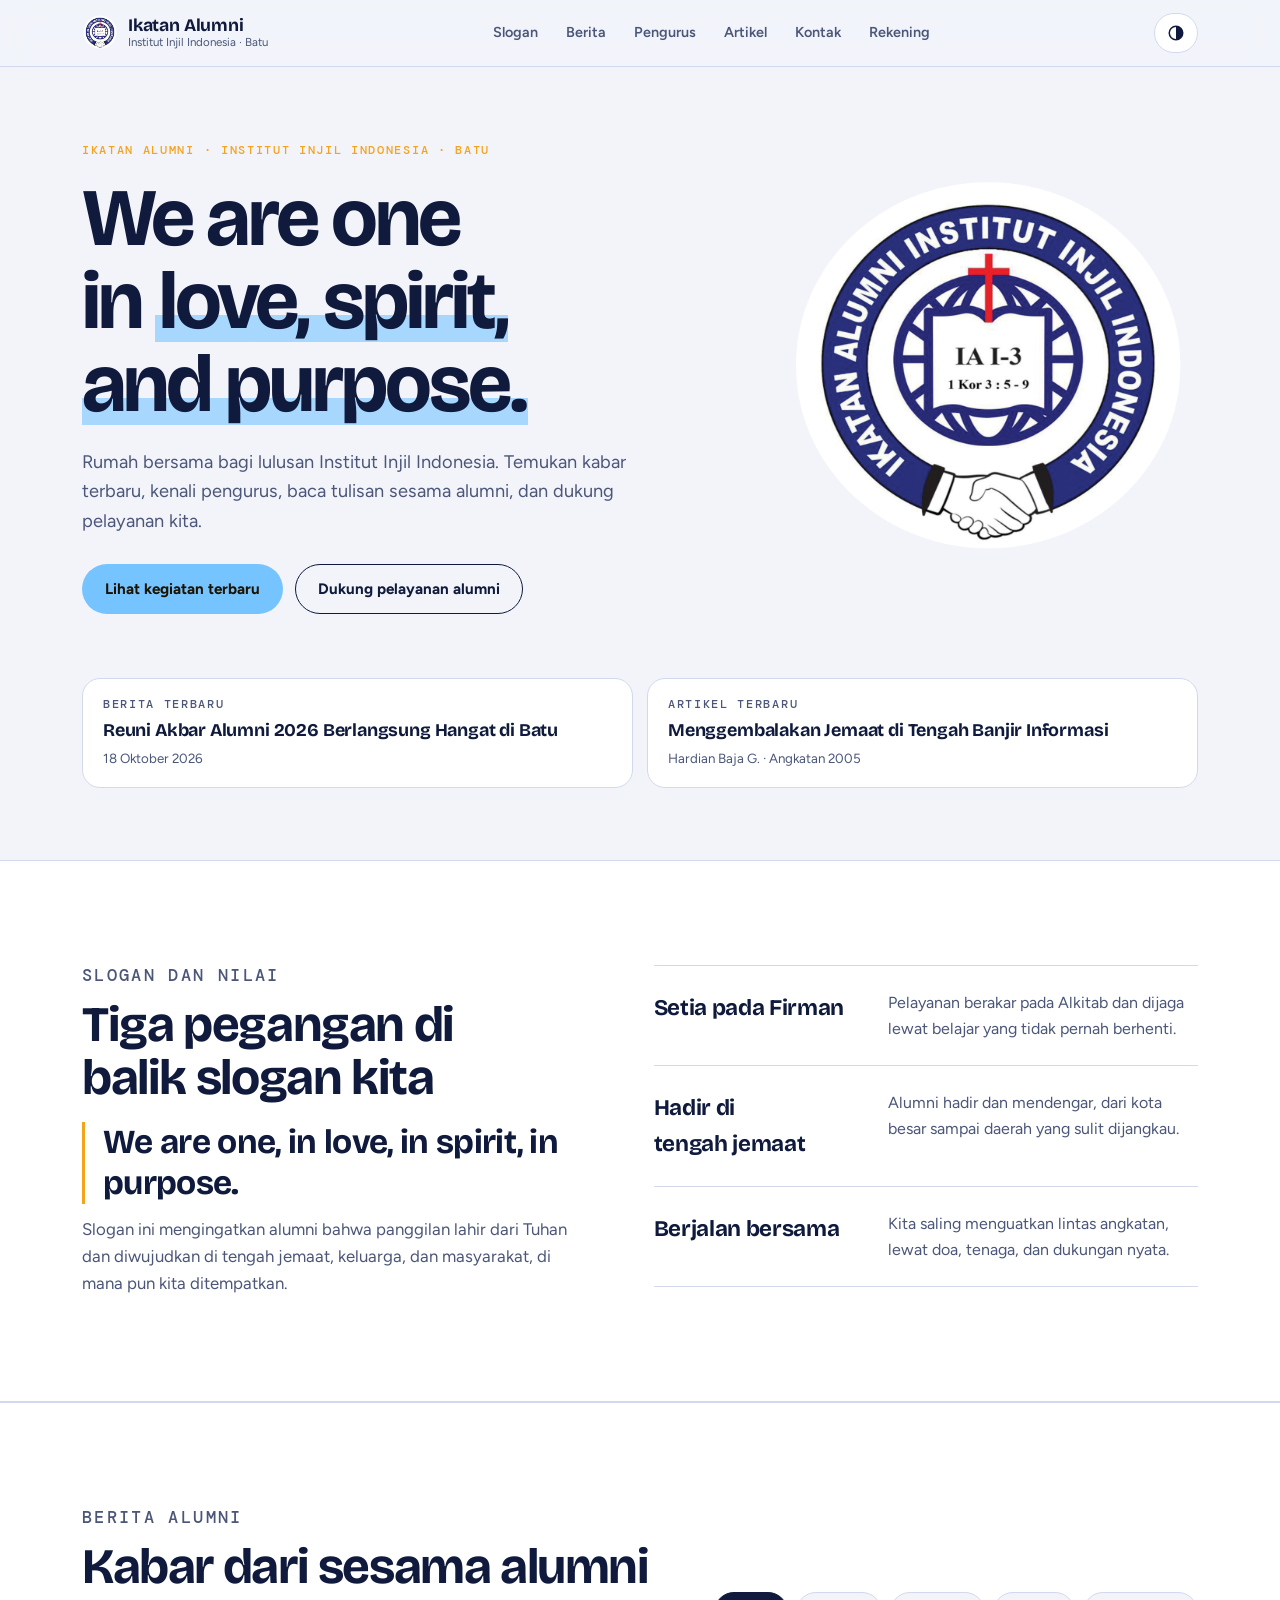
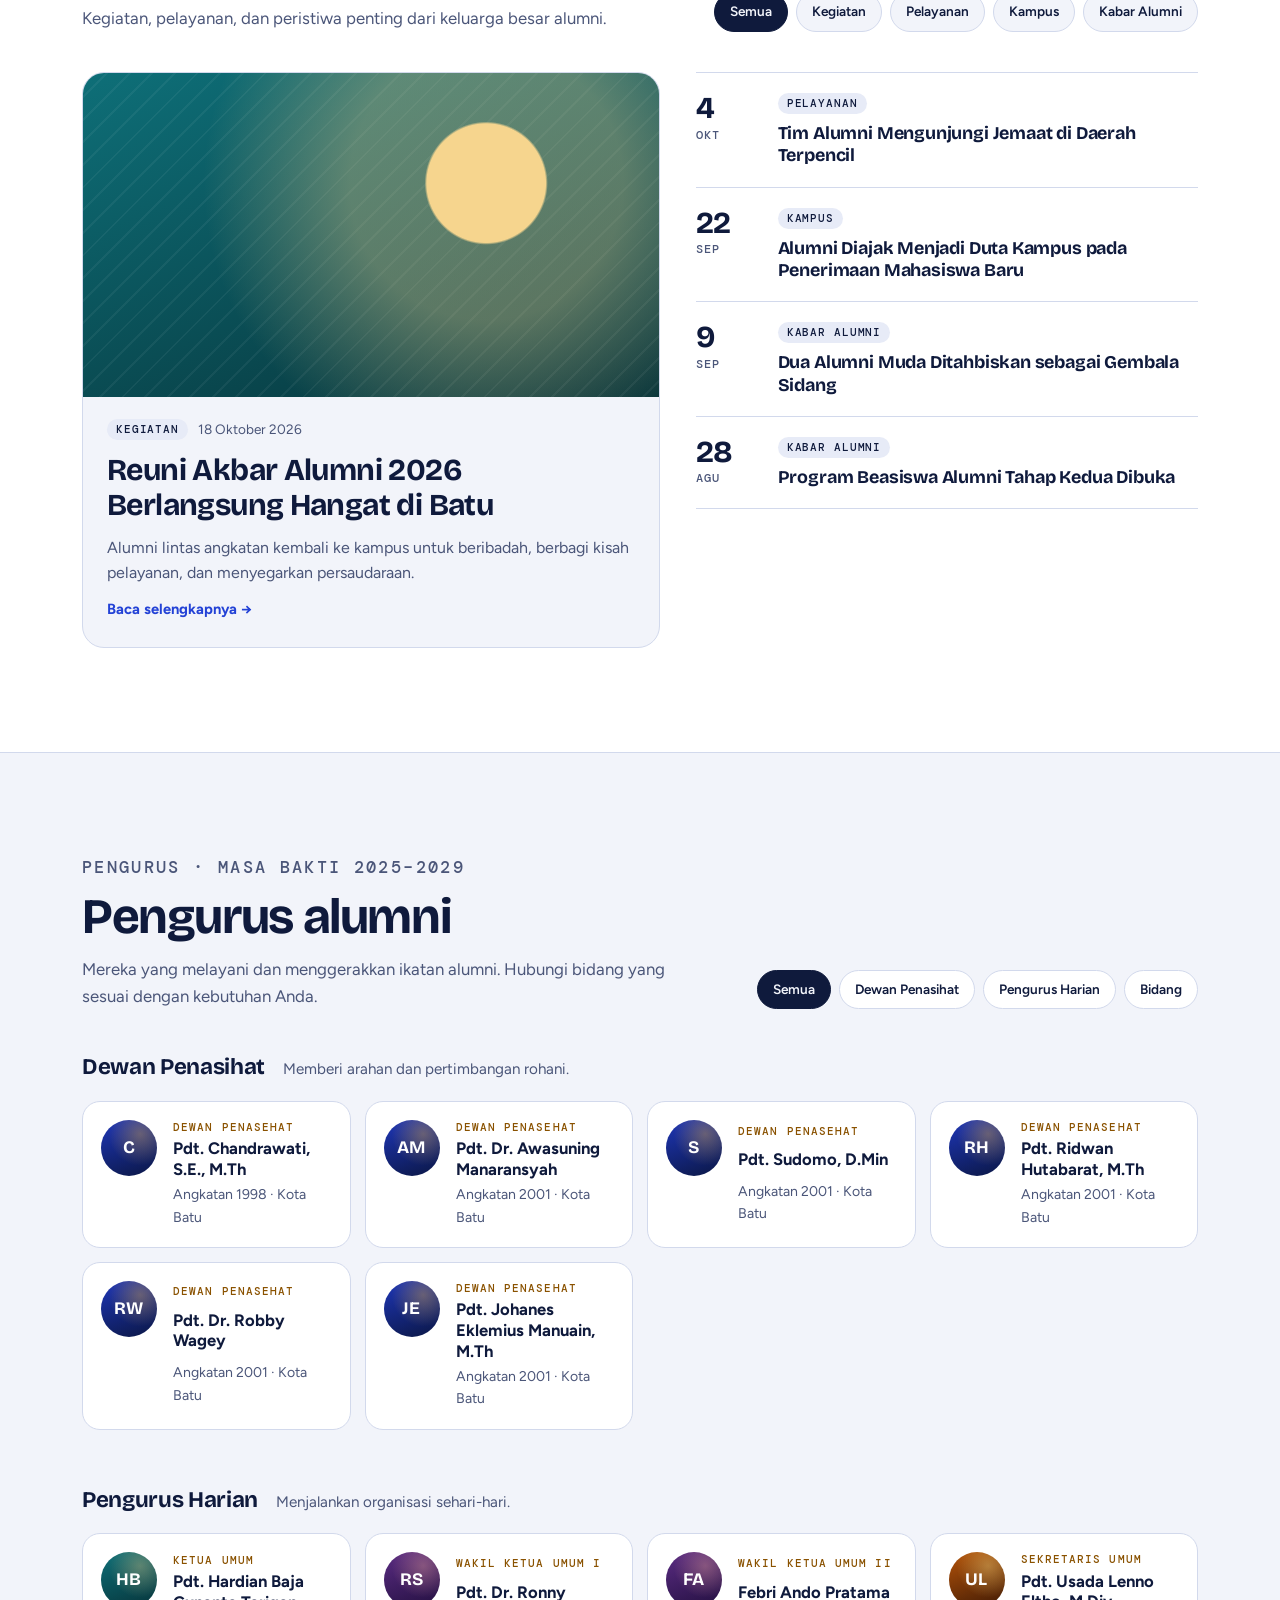
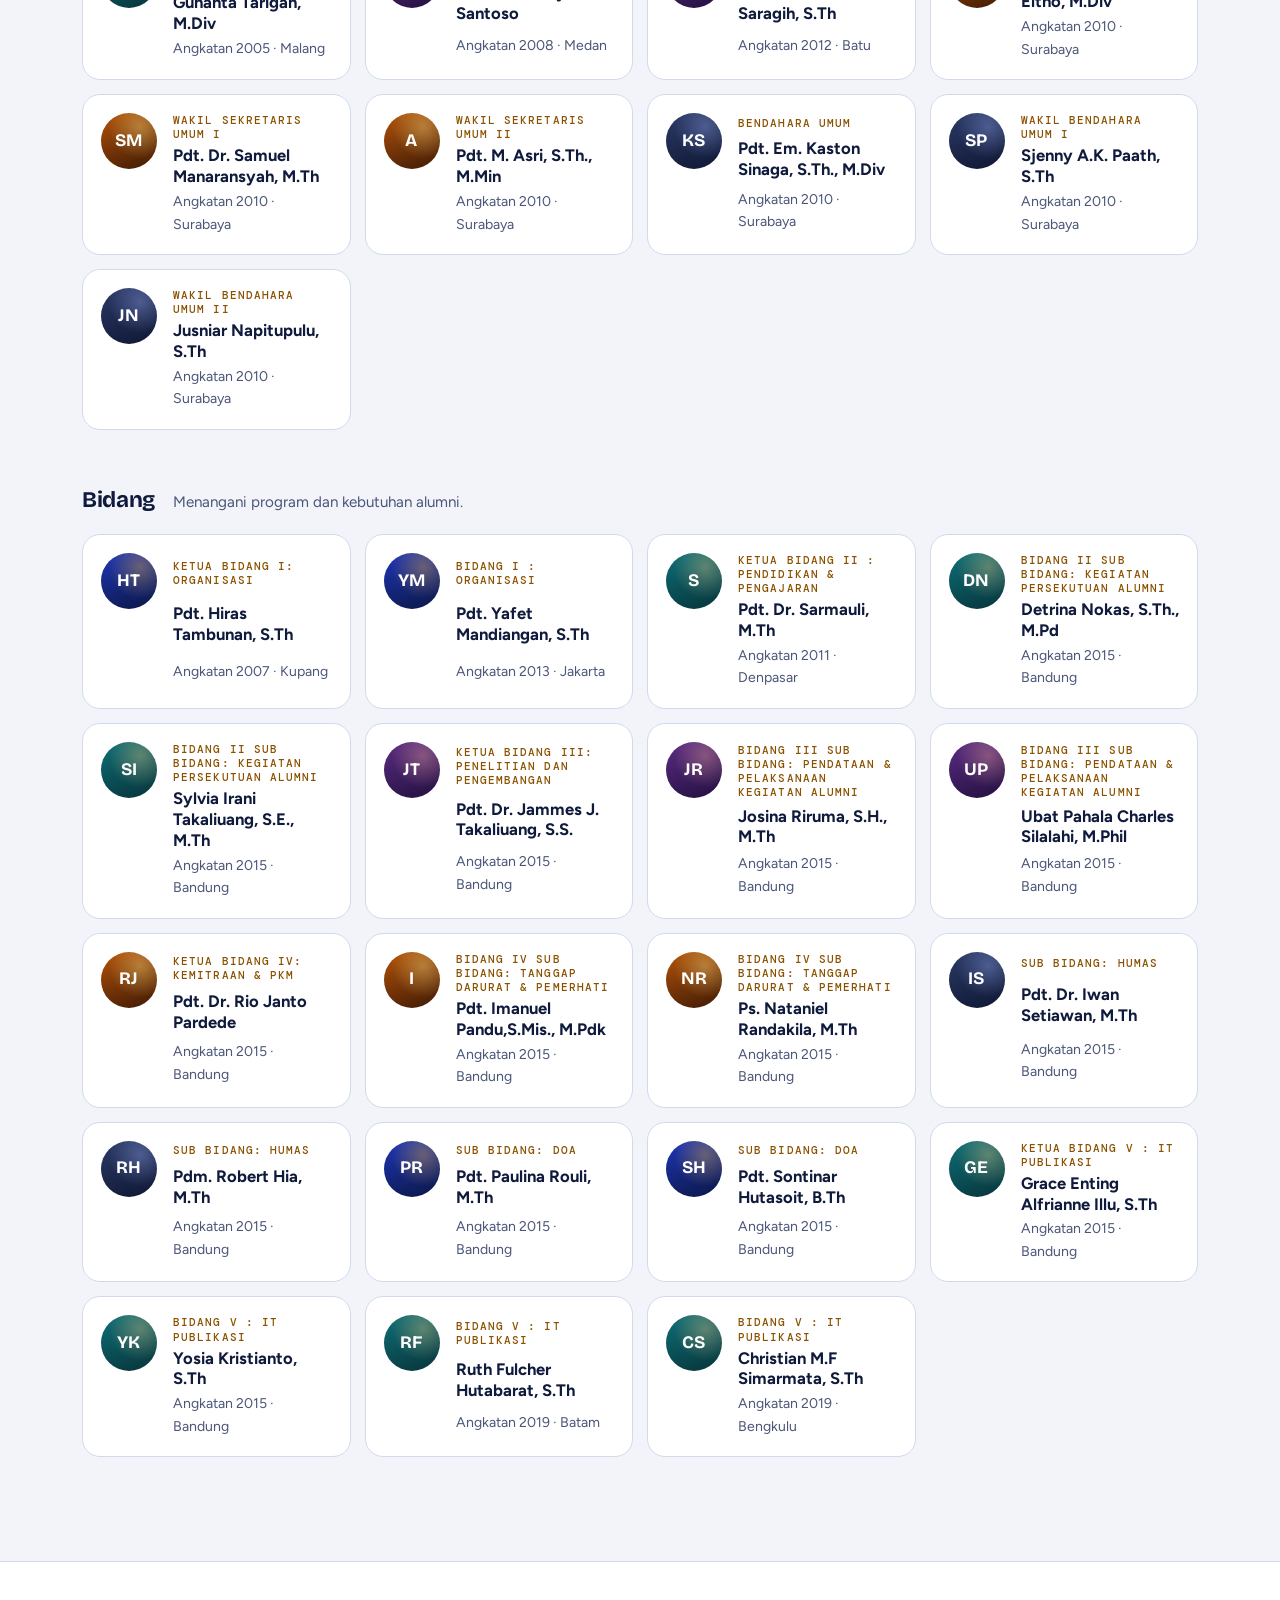
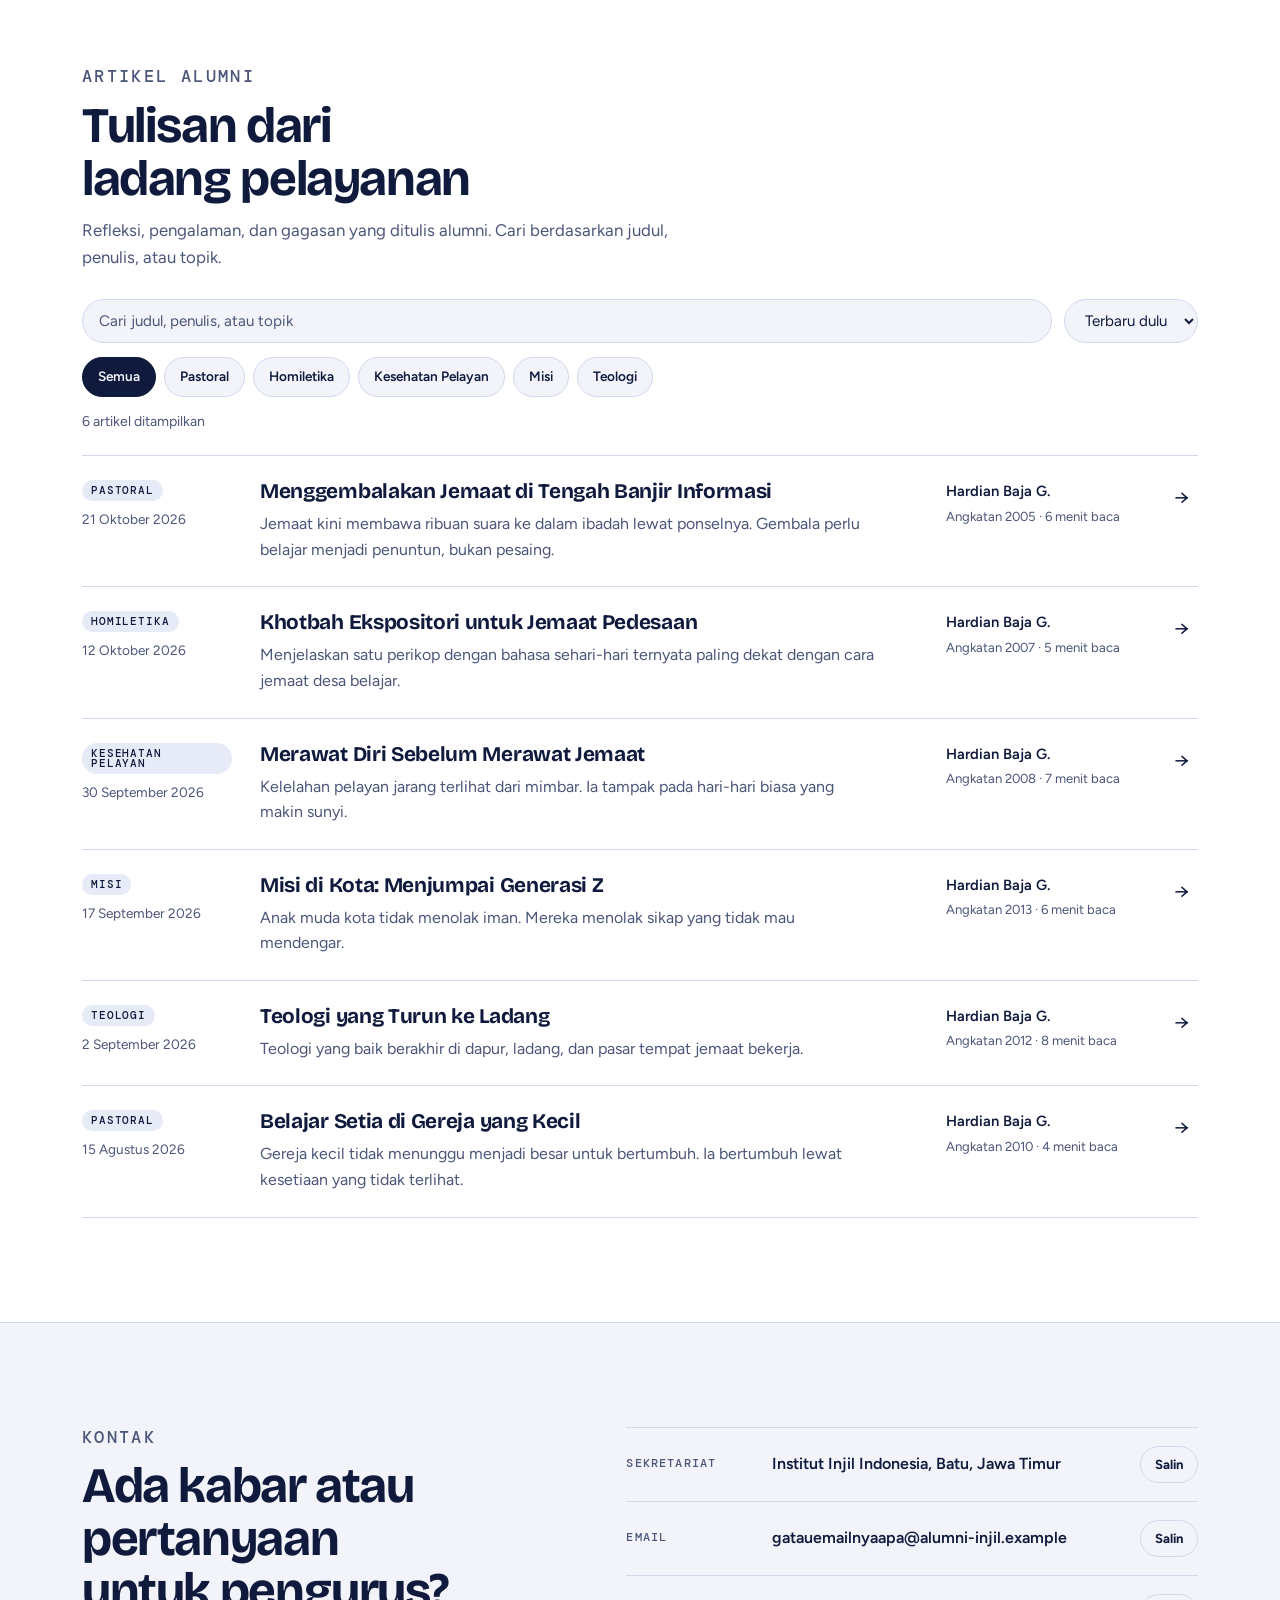
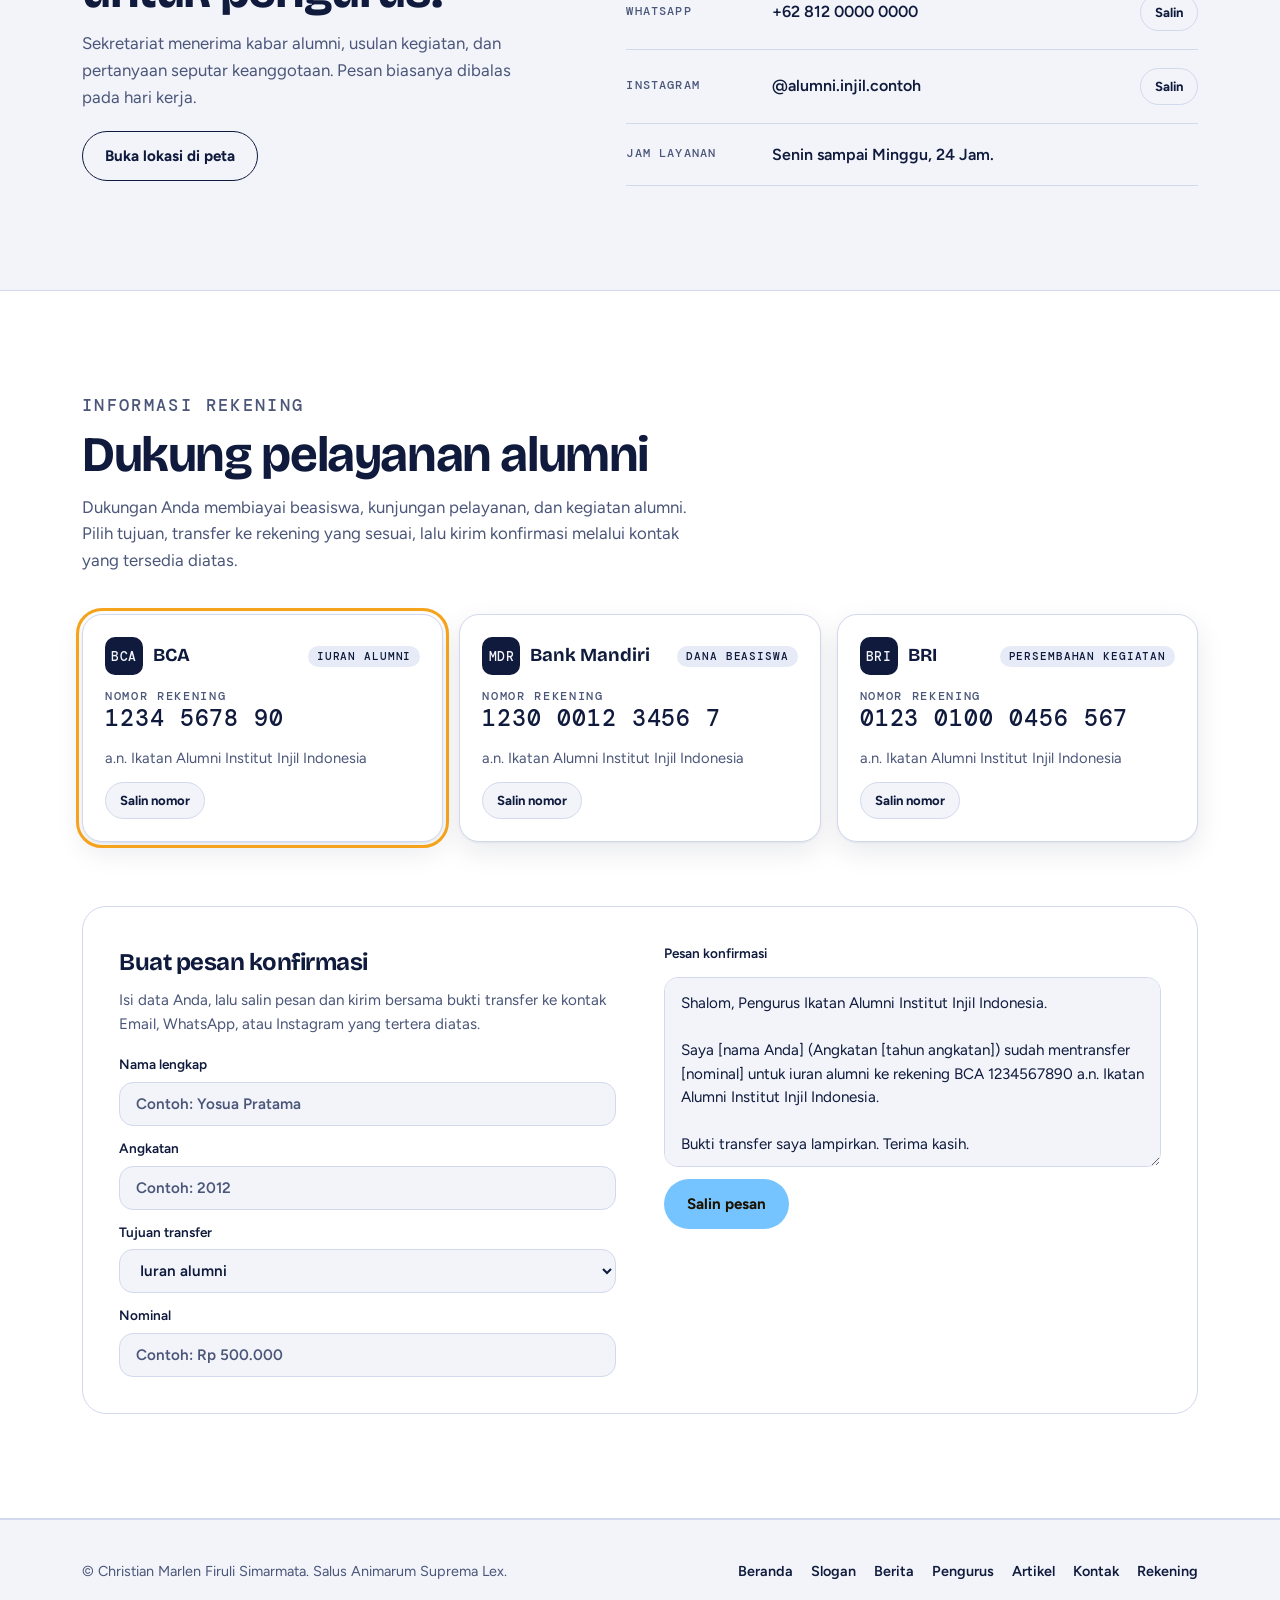
==== commit 2c60e407: "Logo update." ====
--- a/index.html
+++ b/index.html
@@ -6,6 +6,7 @@
       name="viewport"
       content="width=device-width,initial-scale=1,viewport-fit=cover"
     />
+    <link rel="icon" href="img/logo.png" />
   </head>
   <body>
     <title>Ikatan Alumni Institut Injil Indonesia</title>
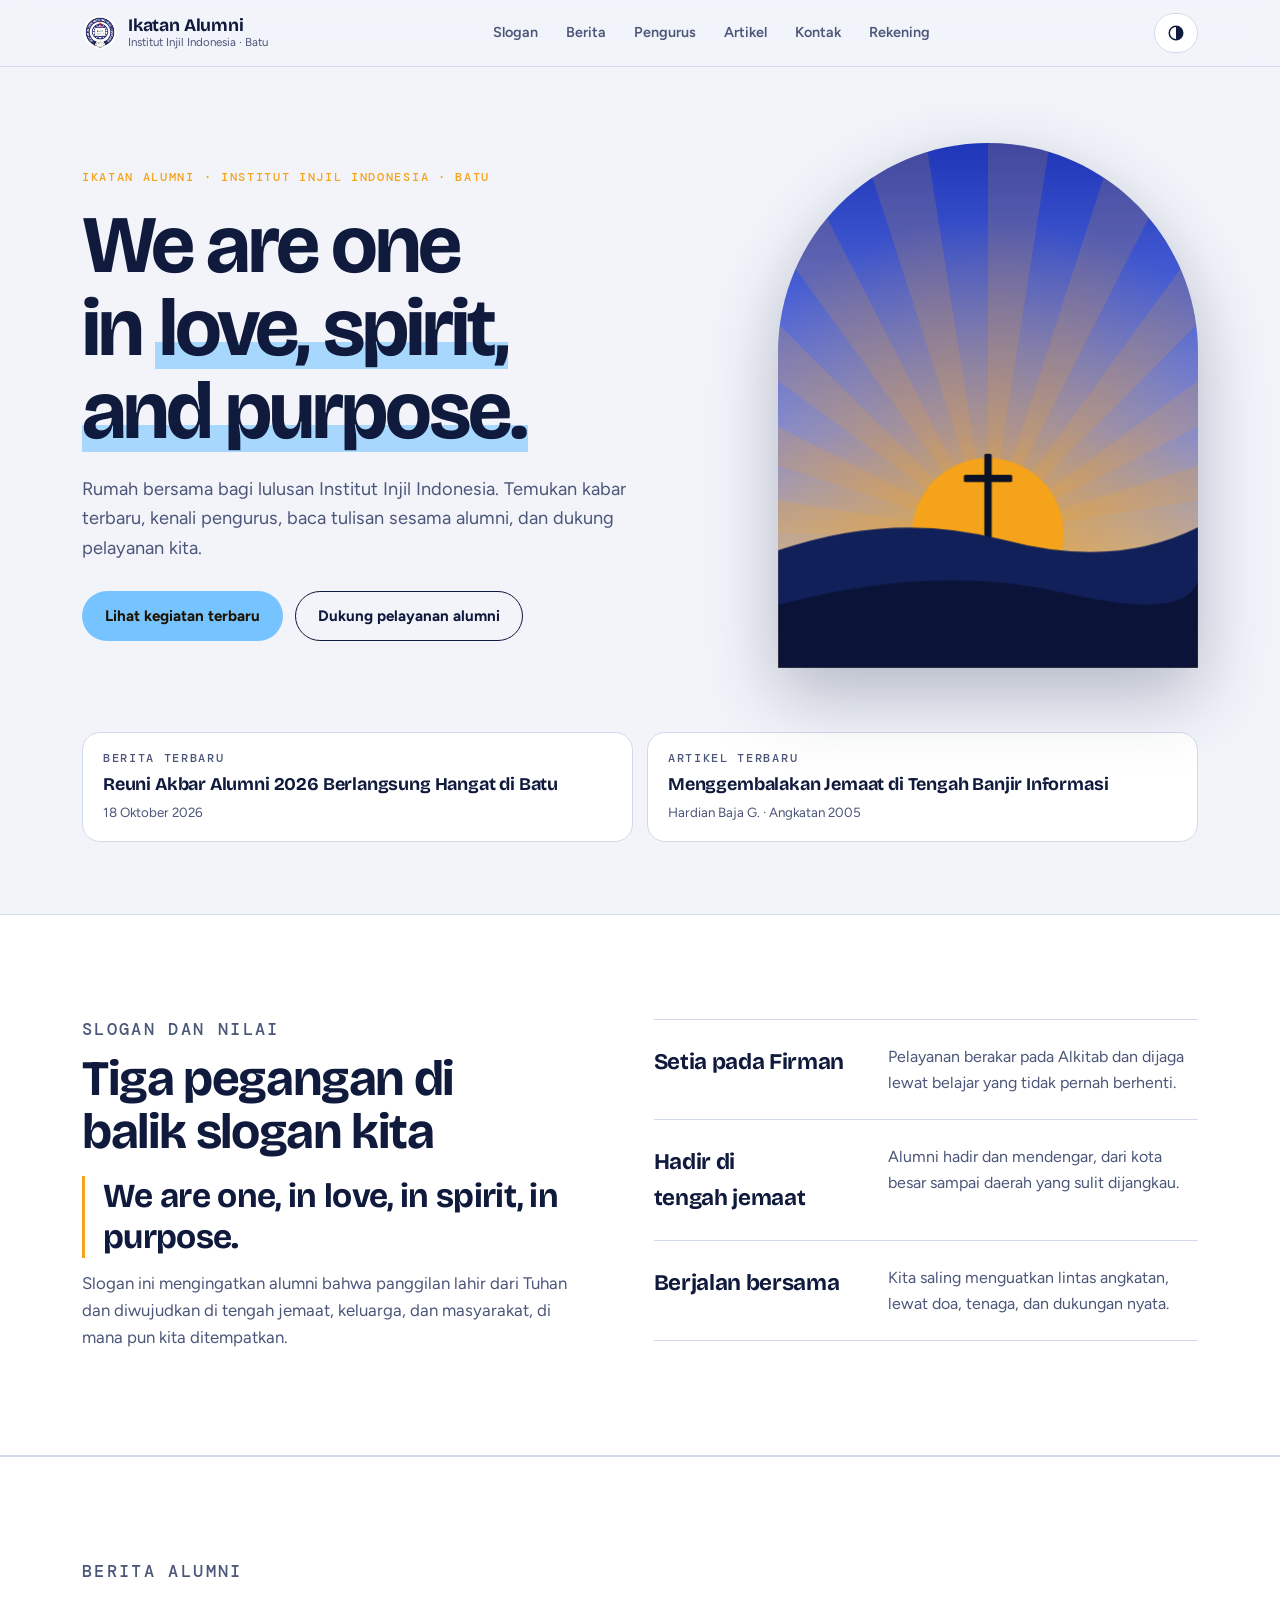
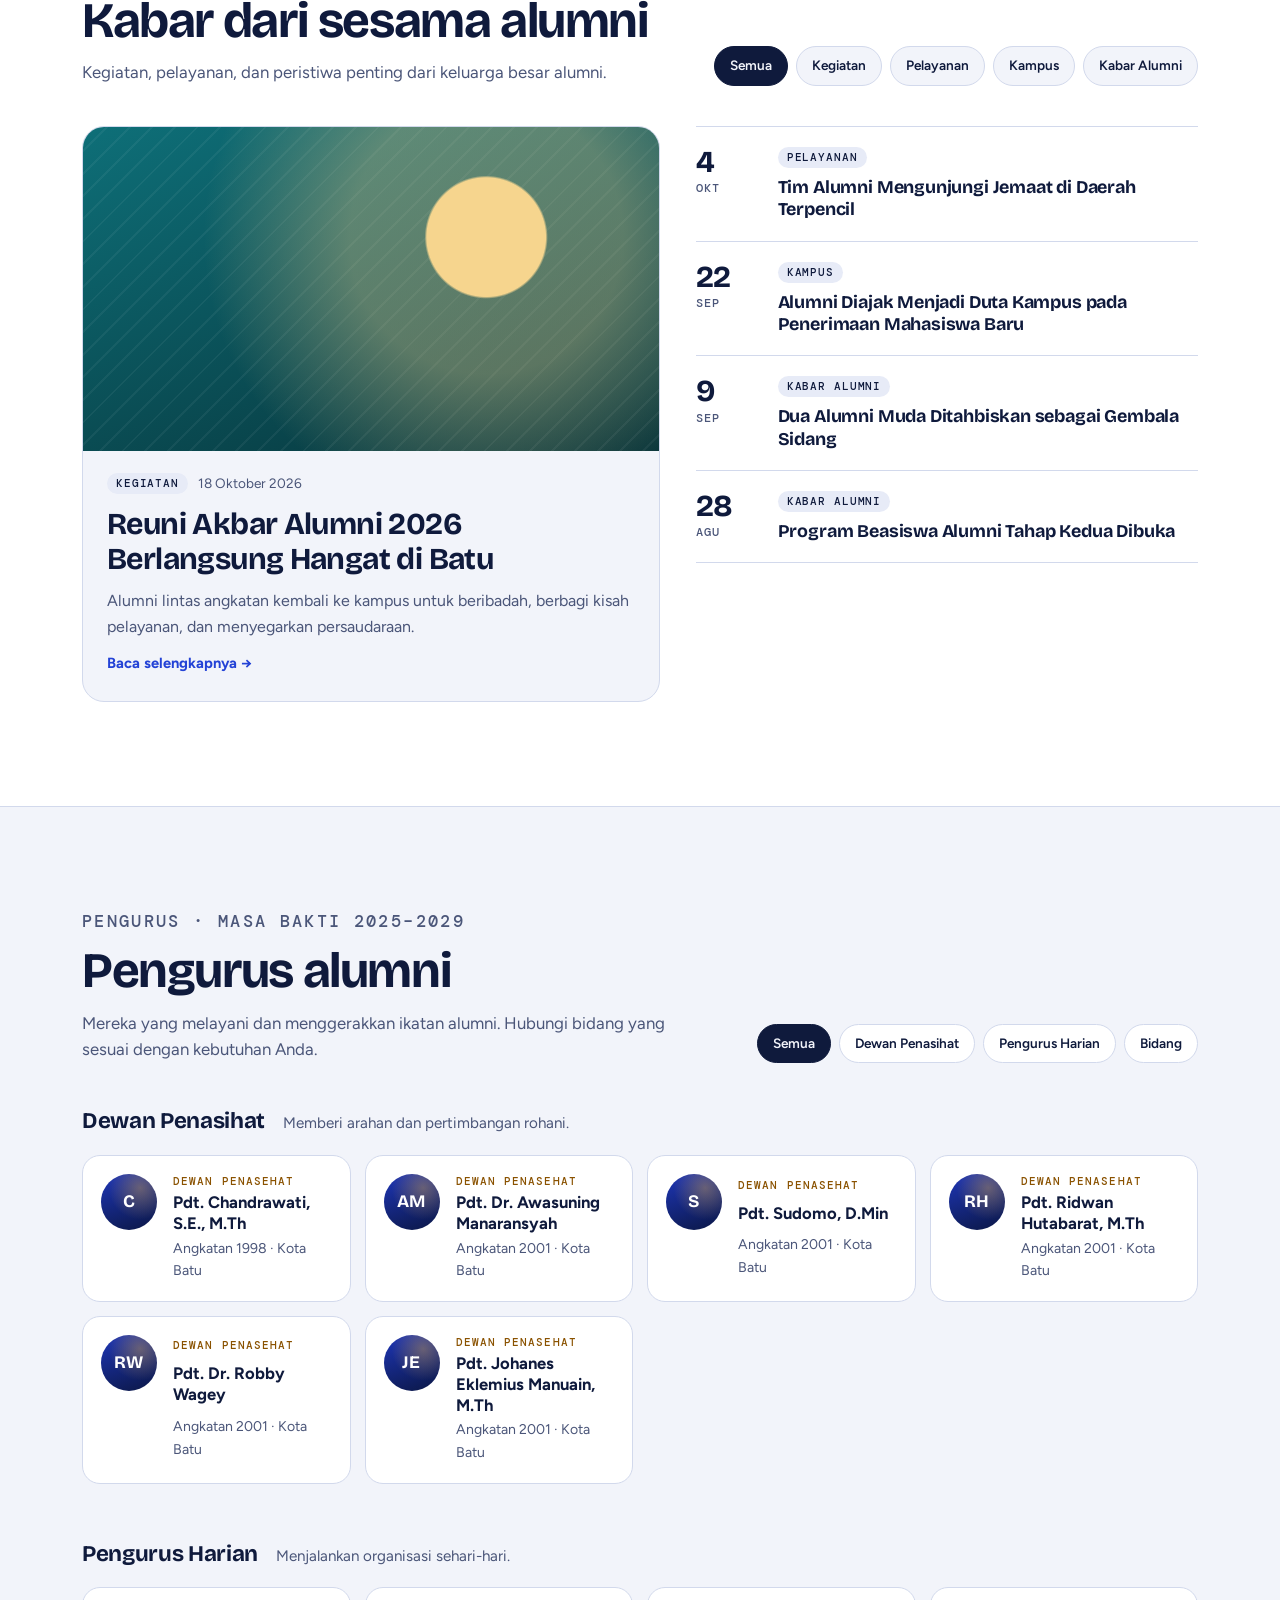
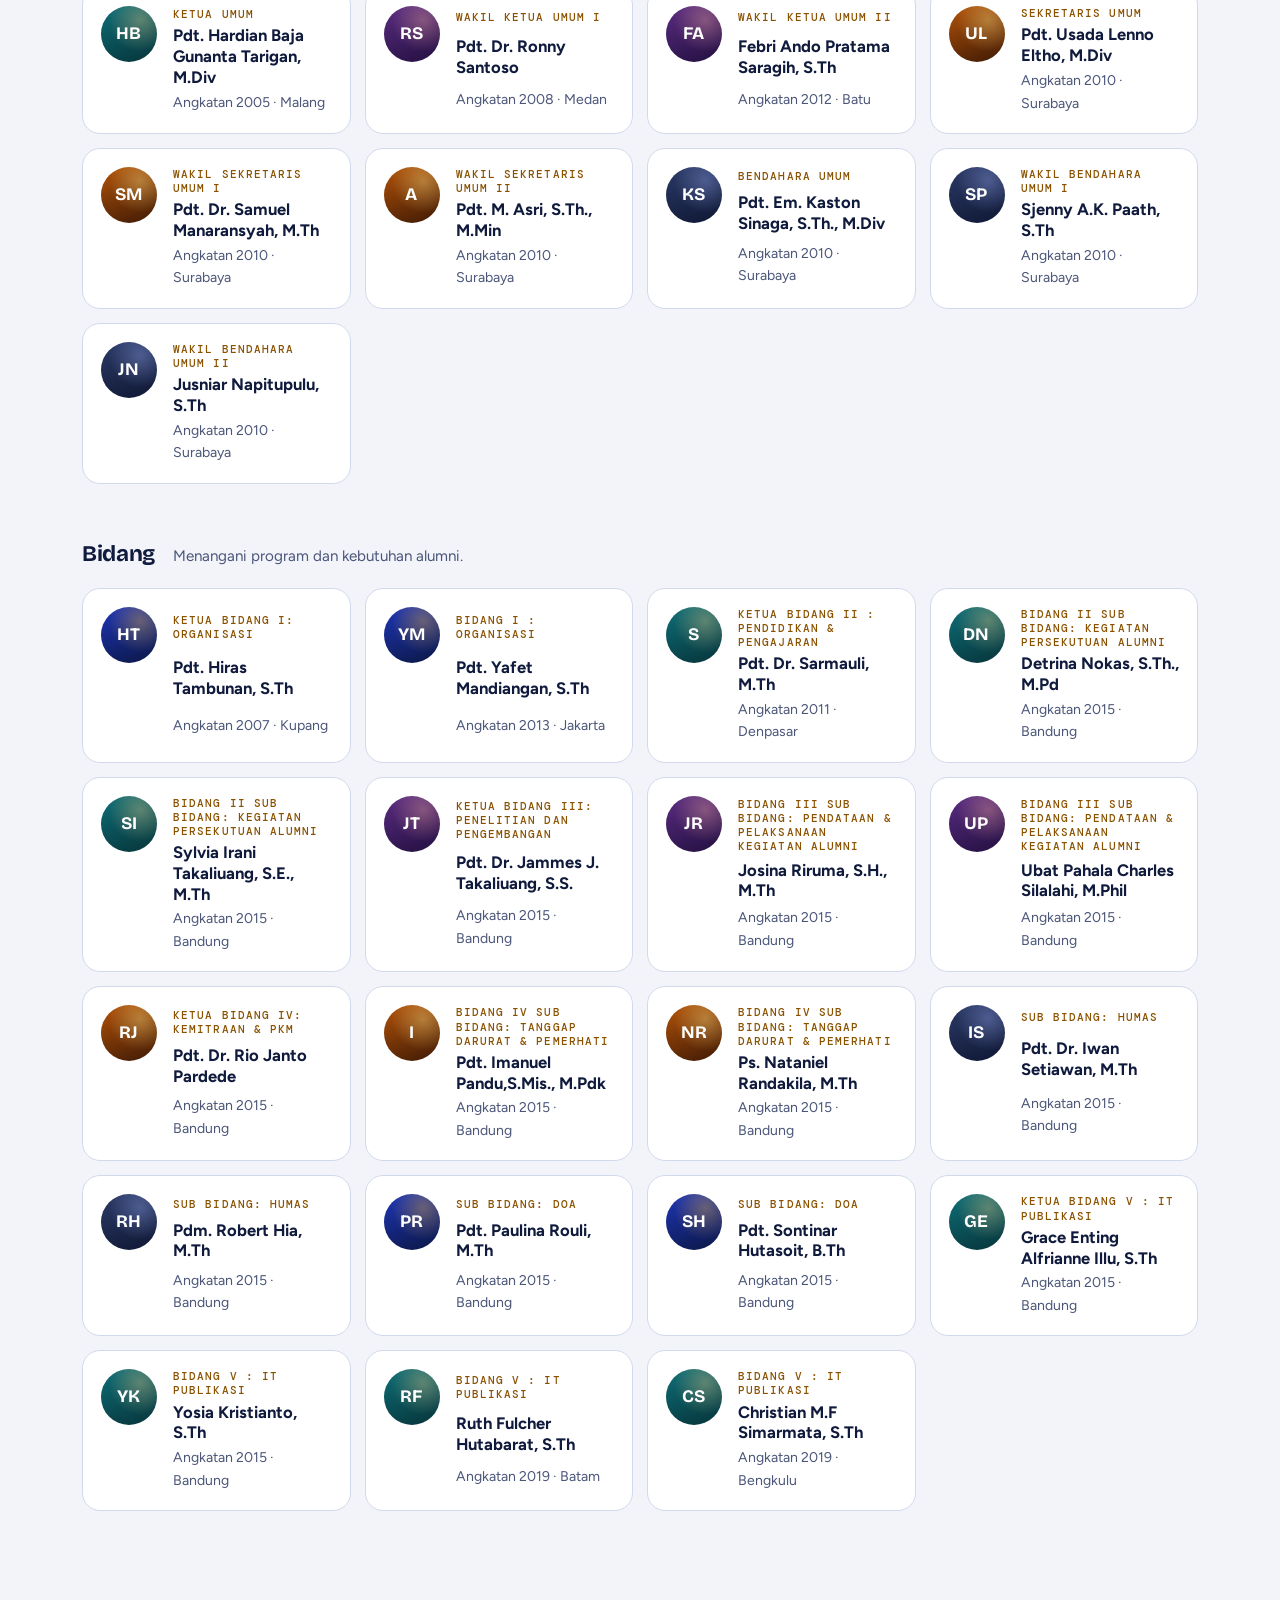
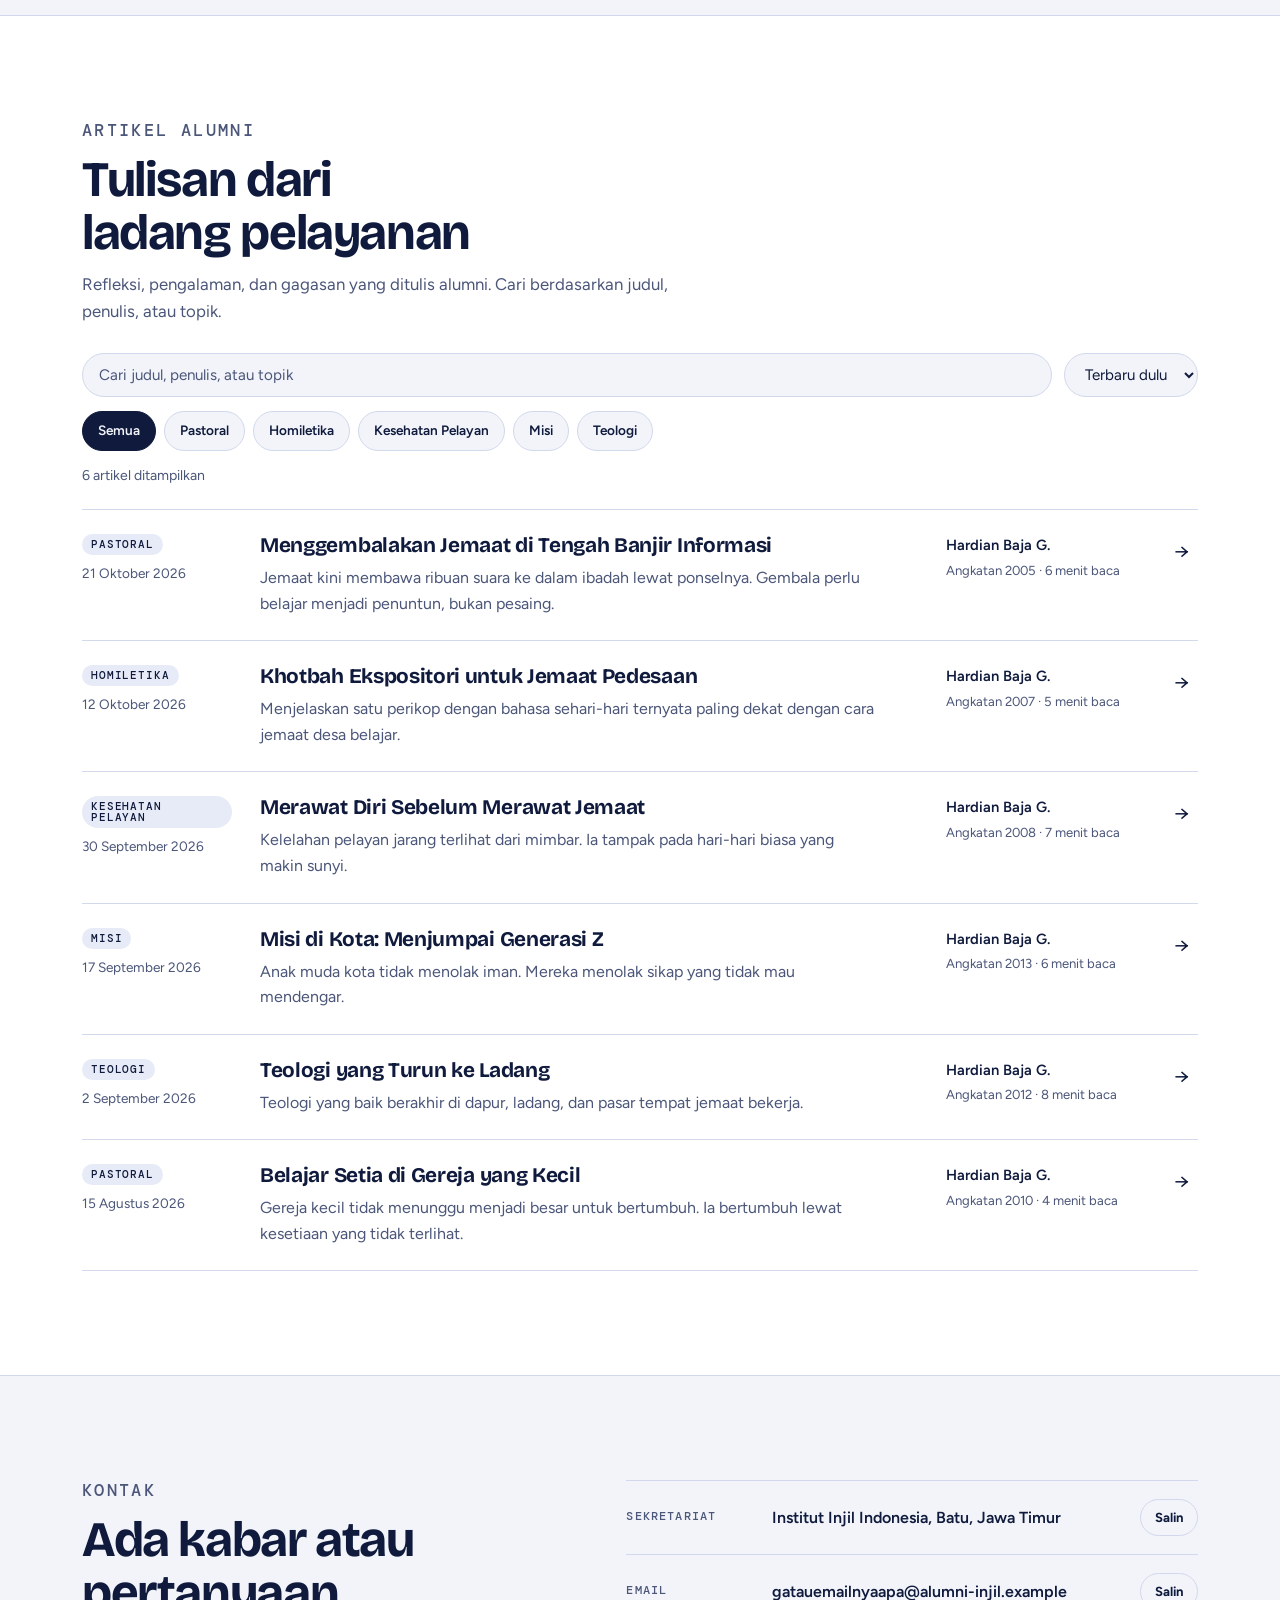
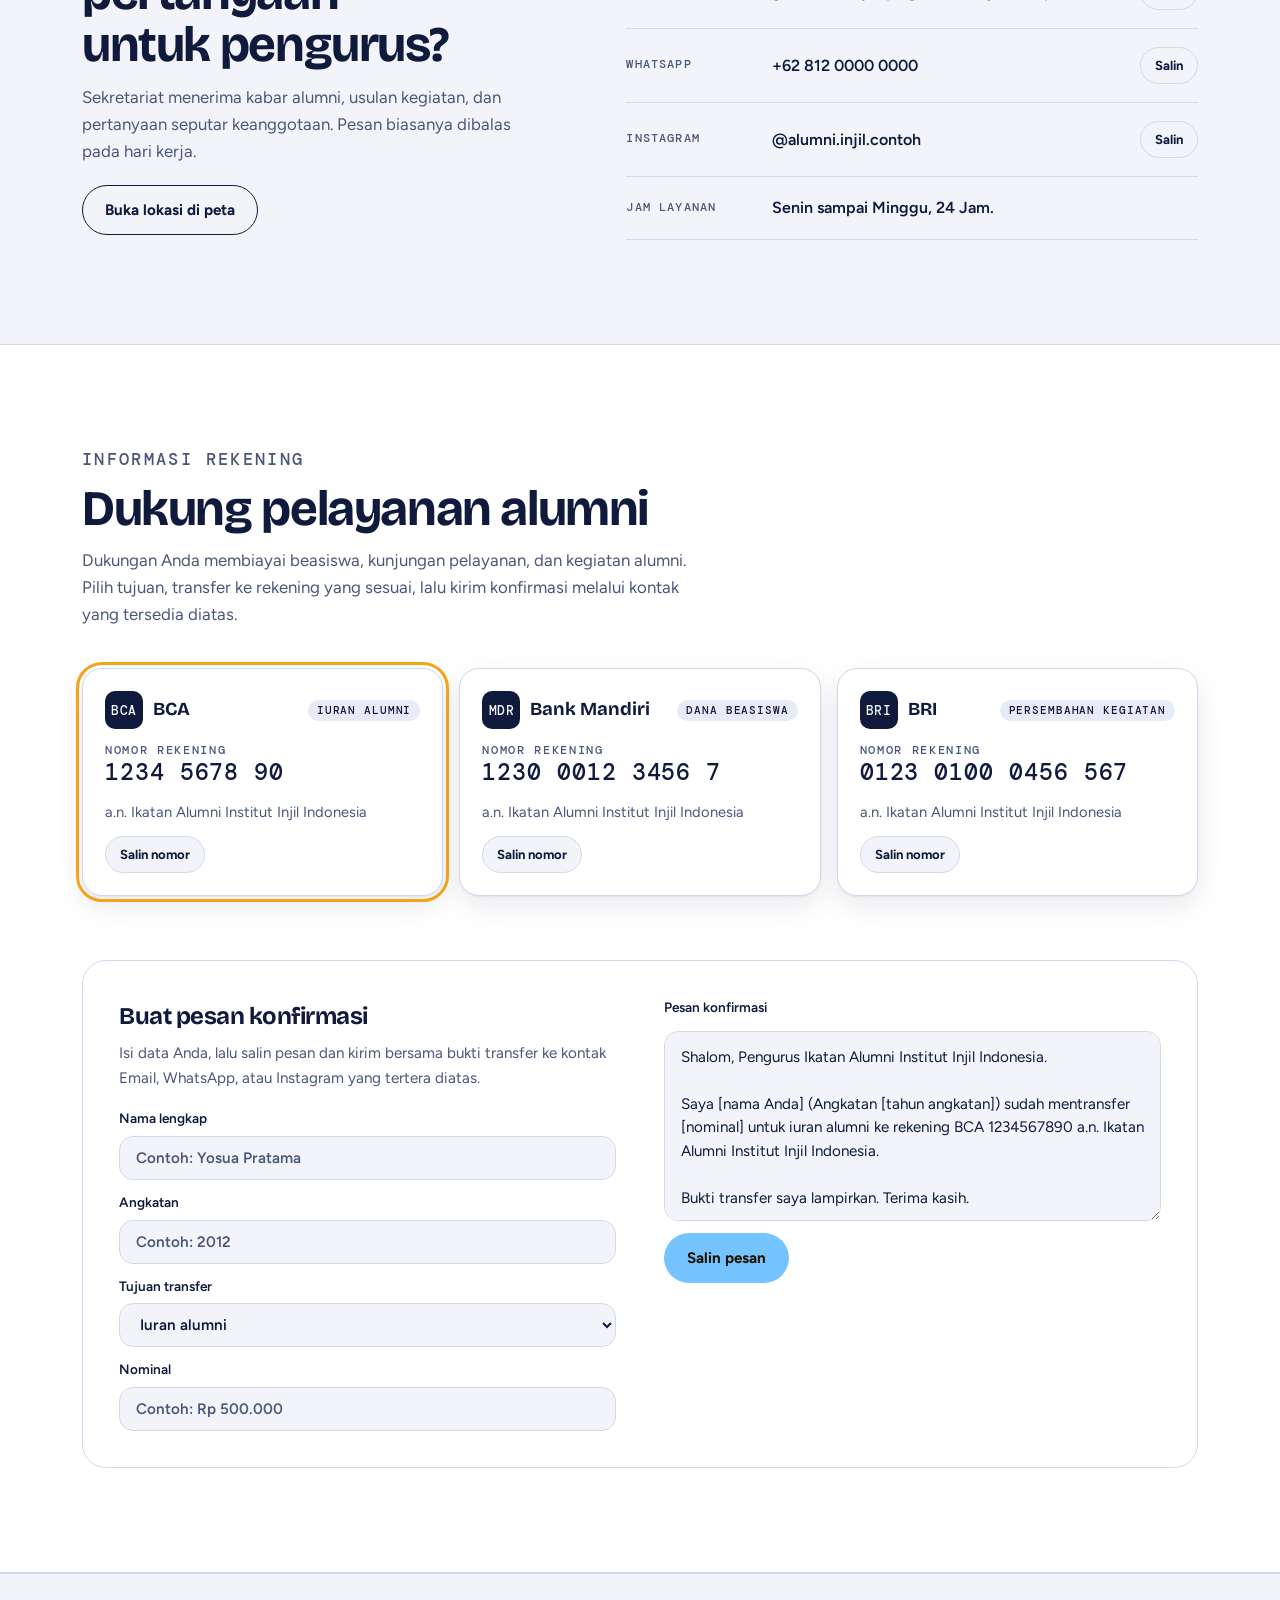
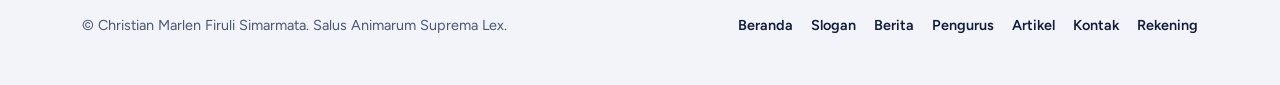
==== commit 9e33dec0: "Revisi Hero." ====
--- a/index.html
+++ b/index.html
@@ -121,14 +121,14 @@
               </div>
             </div>
             <div class="hero-art">
-              <img
+              <!--img
                 class="logo"
                 src="img/logo.png"
                 width="700"
                 height="400"
                 alt="Logo IA-I3"
-              />
-              <!--svg
+              /-->
+              <svg
                 viewBox="0 0 400 500"
                 role="img"
                 aria-label="Ilustrasi fajar terbit di atas bukit dengan salib"
@@ -201,7 +201,7 @@
                     style="fill: var(--ground-near)"
                   />
                 </g>
-              </svg-->
+              </svg>
             </div>
           </div>
           <div class="latest" id="latest"></div>
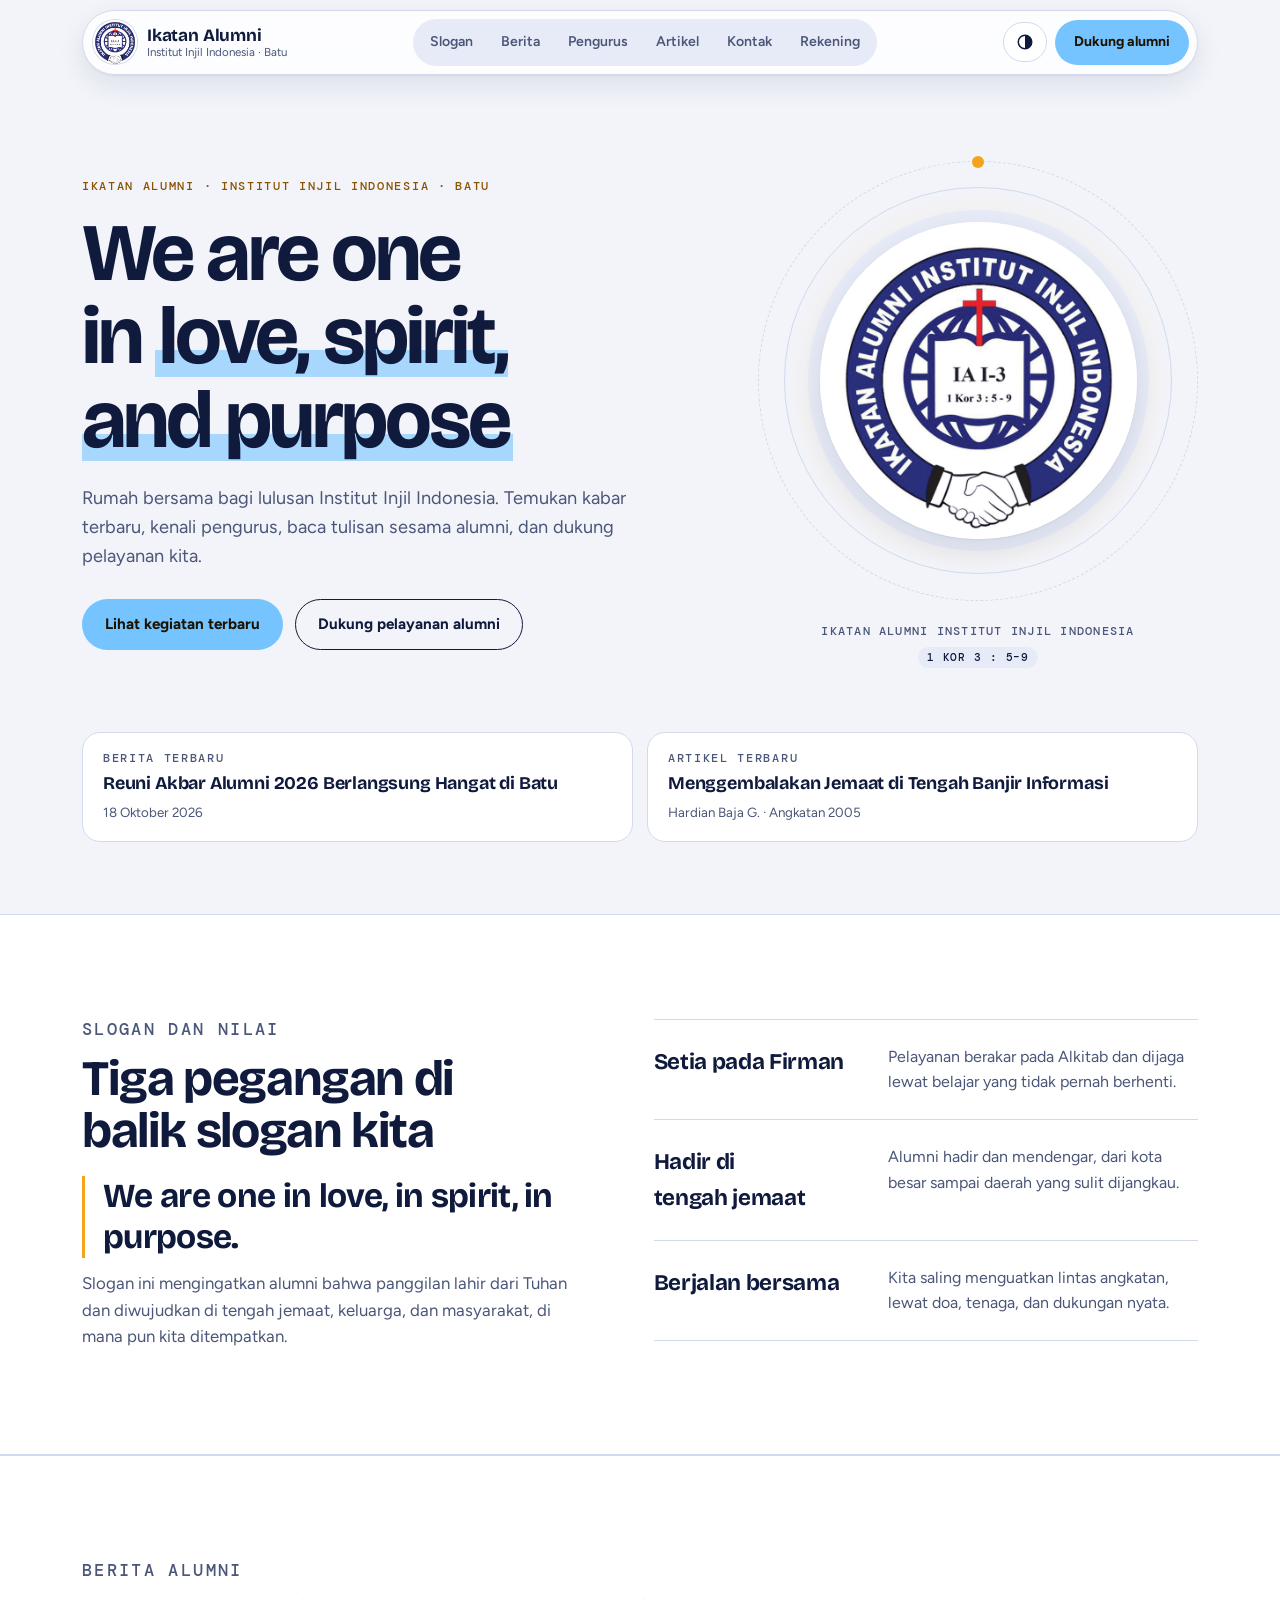
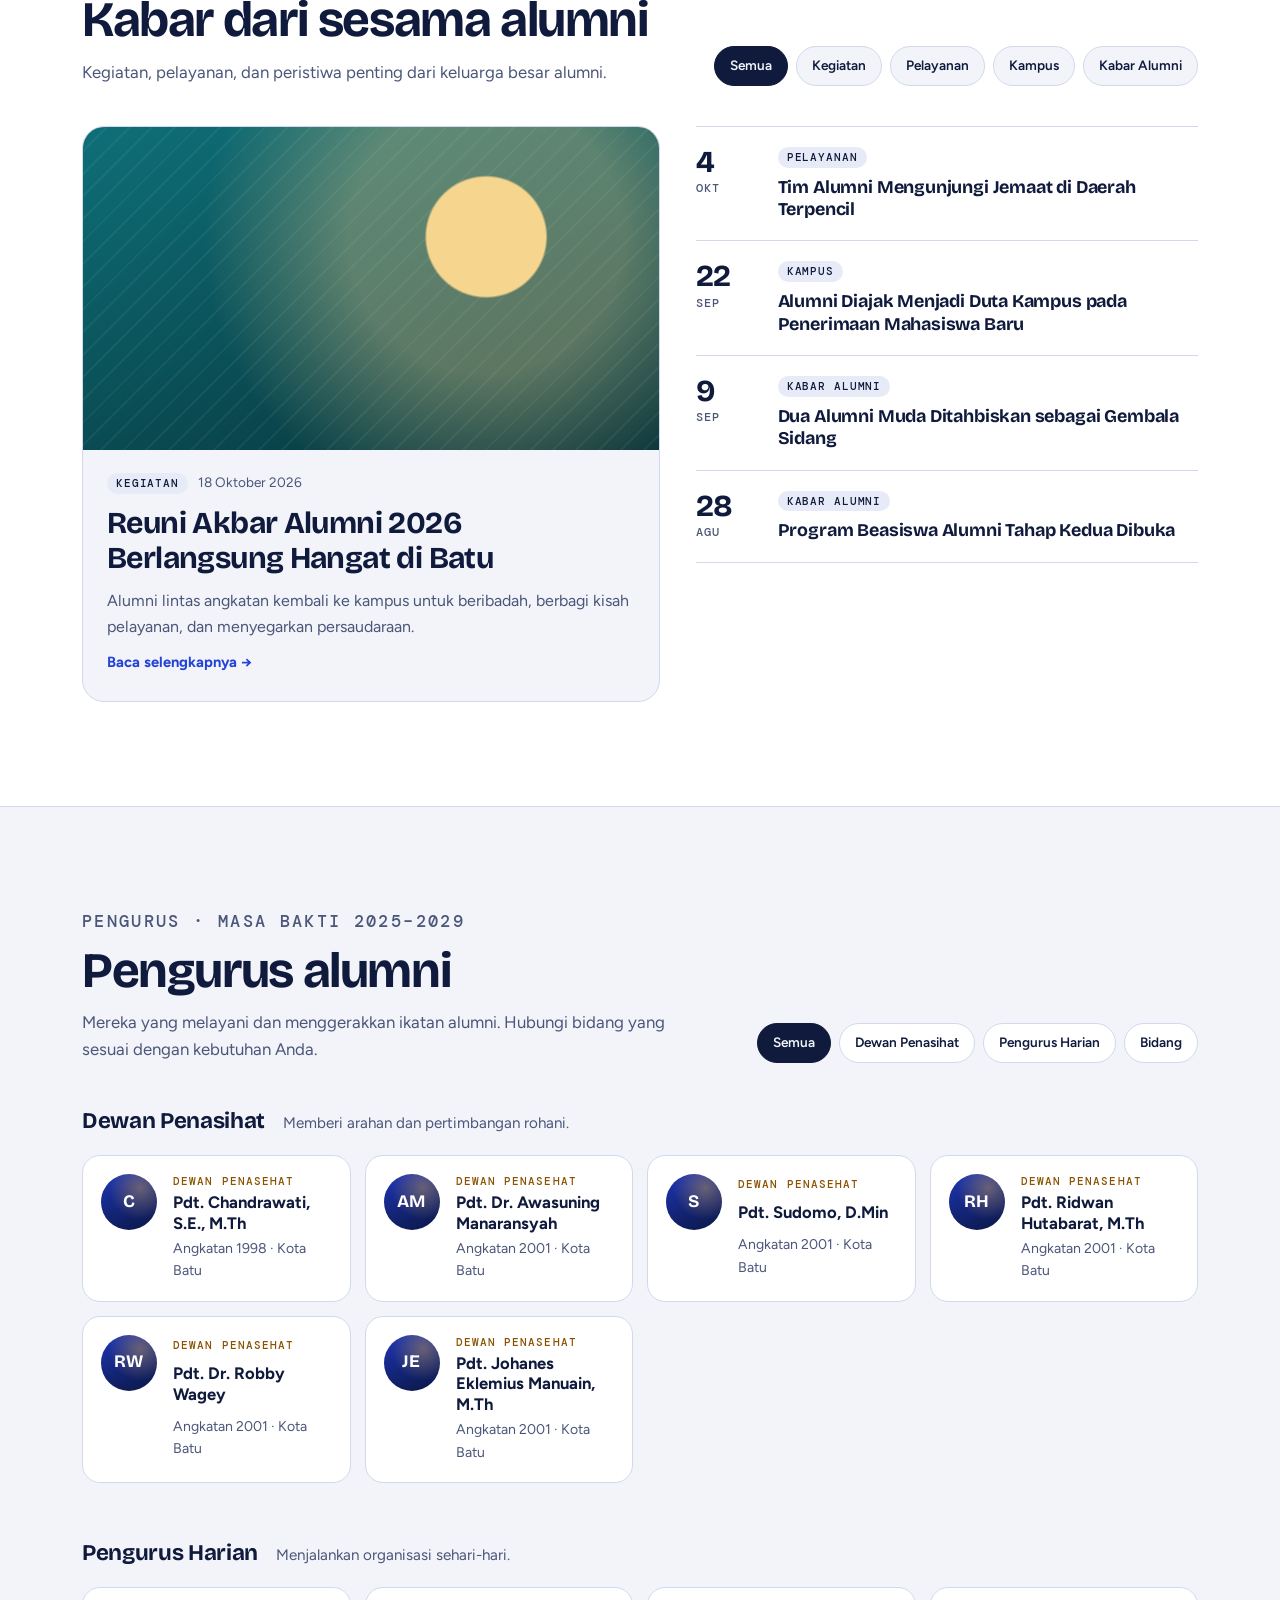
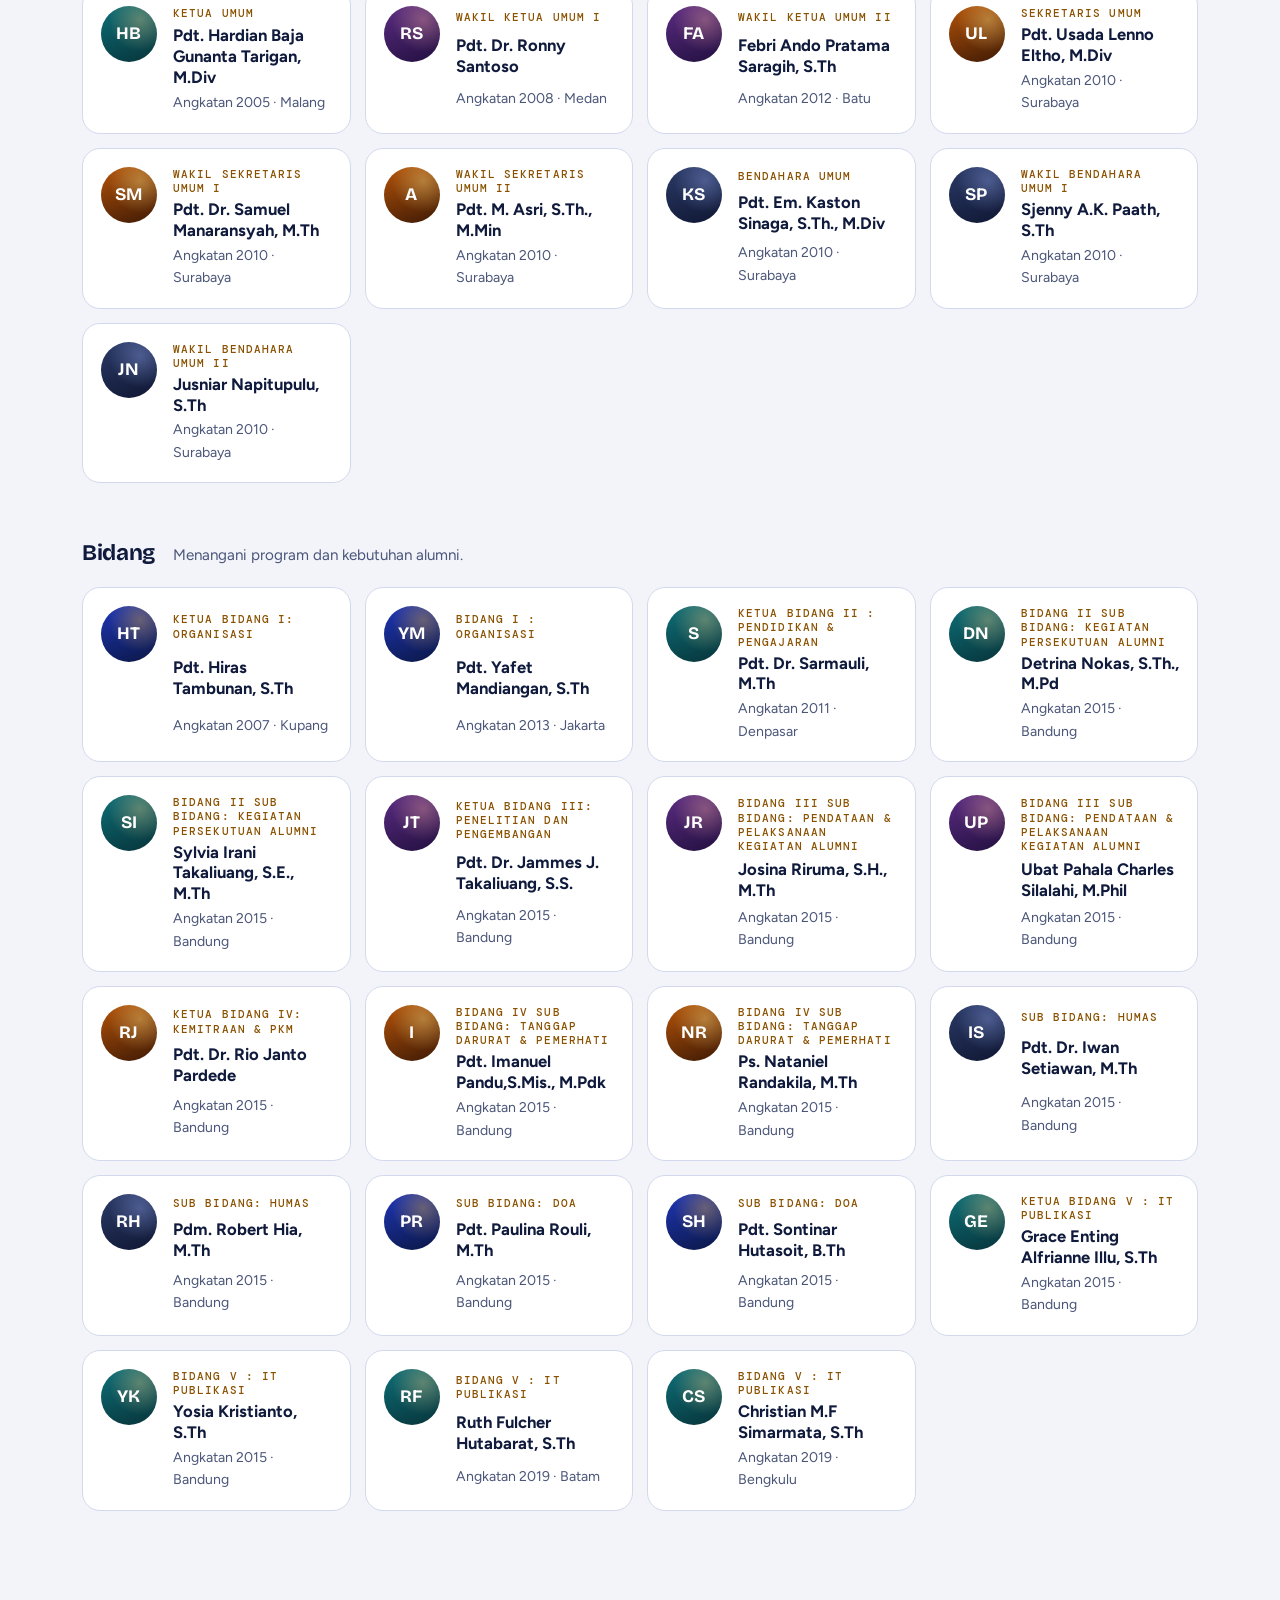
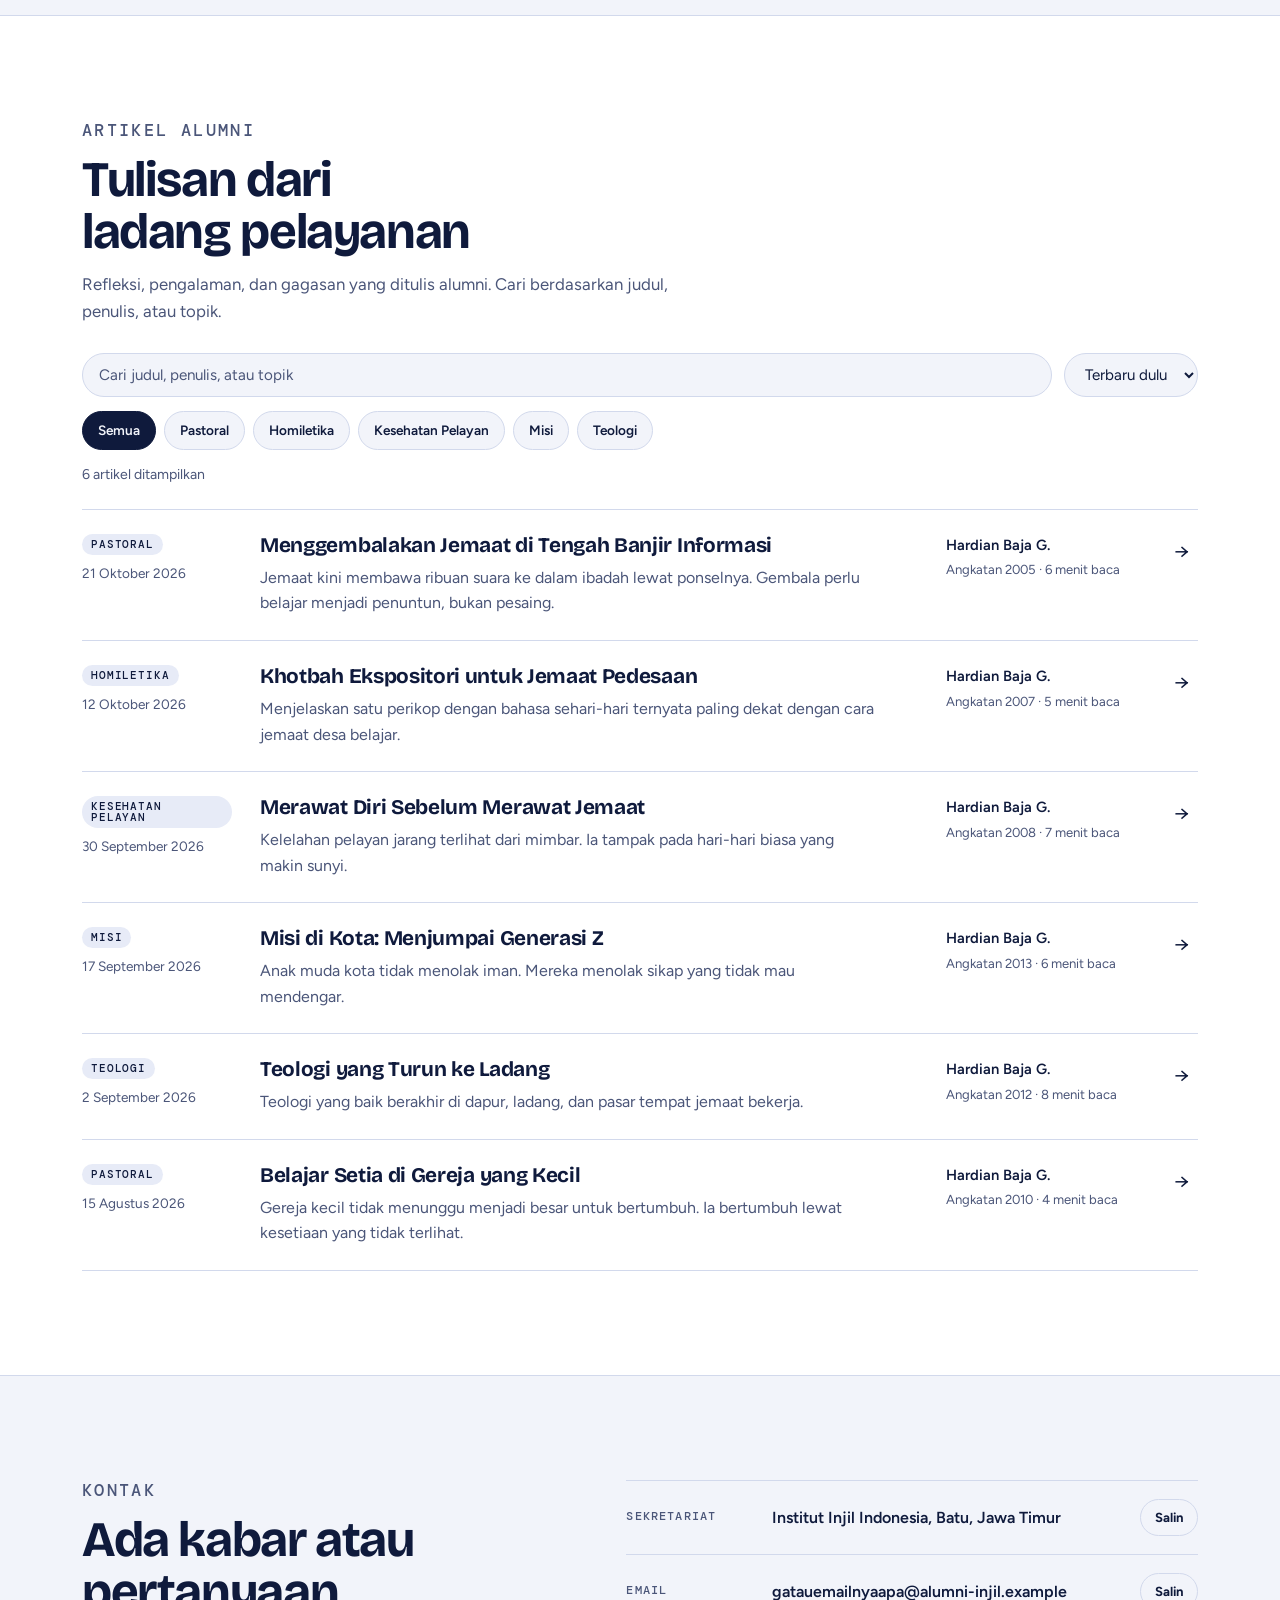
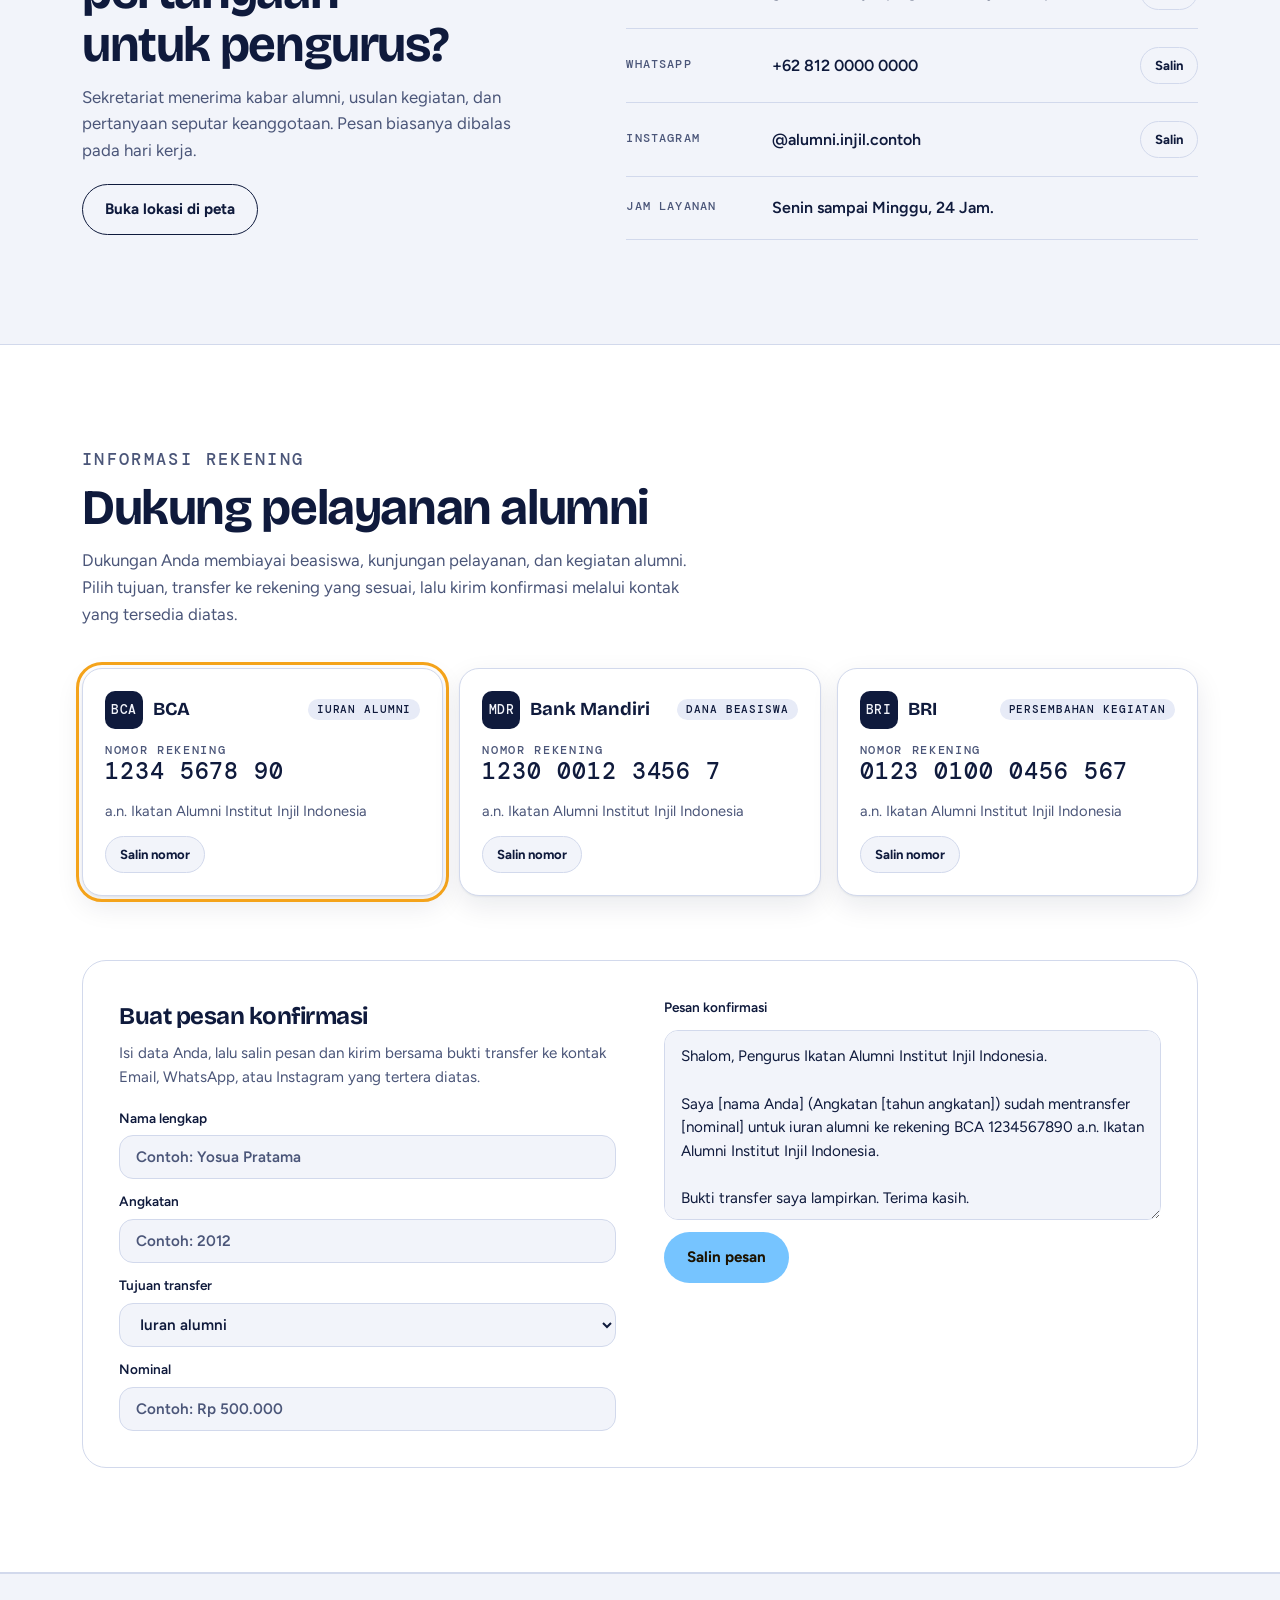
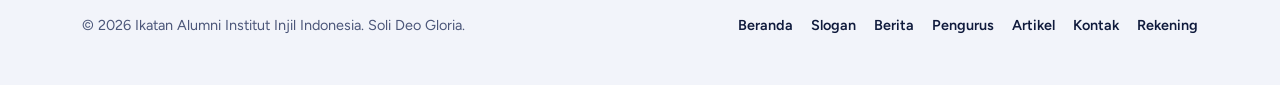
==== commit 39c3cd7d: "Major Update." ====
--- a/index.html
+++ b/index.html
@@ -7,6 +7,7 @@
       content="width=device-width,initial-scale=1,viewport-fit=cover"
     />
     <link rel="icon" href="img/logo.png" />
+    <link rel="stylesheet" href="css/index.css" />
   </head>
   <body>
     <title>Ikatan Alumni Institut Injil Indonesia</title>
@@ -15,8 +16,6 @@
       rel="stylesheet"
       href="https://fonts.googleapis.com/css2?family=Bricolage+Grotesque:opsz,wght@12..96,500..800&family=DM+Mono:wght@400;500&family=Figtree:wght@400;500;600;700&display=swap"
     />
-    <link rel="stylesheet" href="css/index.css" />
-
     <a class="skip" href="#main">Lewati ke konten</a>
 
     <!--div class="notice" id="notice" role="note" hidden>
@@ -32,23 +31,13 @@
 
     <header class="site-header">
       <div class="wrap">
-        <div class="nav">
+        <div class="dock">
           <a
             class="brand"
             href="#beranda"
             aria-label="Alumni Institut Injil Indonesia, ke beranda"
           >
-            <img
-              class="logo-light"
-              src="img/logo.png"
-              width="36"
-              height="36"
-              alt="Logo IA-I3"
-            />
-            <!--svg width="36" height="36" viewBox="0 0 32 32" aria-hidden="true">
-              <path d="M3 29V15a13 13 0 0 1 26 0v14z" fill="var(--fg)" />
-              <circle cx="16" cy="23" r="6" fill="var(--alt1)" />
-            </svg-->
+            <span class="brand-logo" id="brandLogo"></span>
             <span class="brand-text"
               ><b>Ikatan Alumni</b
               ><span>Institut Injil Indonesia · Batu</span></span
@@ -83,6 +72,9 @@
                 <path d="M12 3a9 9 0 0 1 0 18z" fill="currentColor" />
               </svg>
             </button>
+            <a class="btn btn-primary nav-cta" href="#rekening"
+              >Dukung alumni</a
+            >
             <button
               class="icon-btn menu-btn"
               type="button"
@@ -90,12 +82,13 @@
               aria-expanded="false"
               aria-controls="mobileMenu"
             >
-              Menu
+              <span class="bars" aria-hidden="true"></span
+              ><span class="menu-label">Menu</span>
             </button>
           </div>
         </div>
         <nav
-          class="mobile-menu"
+          class="sheet"
           id="mobileMenu"
           aria-label="Navigasi seluler"
           hidden
@@ -121,87 +114,12 @@
               </div>
             </div>
             <div class="hero-art">
-              <!--img
-                class="logo"
-                src="img/logo.png"
-                width="700"
-                height="400"
-                alt="Logo IA-I3"
-              /-->
-              <svg
-                viewBox="0 0 400 500"
-                role="img"
-                aria-label="Ilustrasi fajar terbit di atas bukit dengan salib"
-              >
-                <defs>
-                  <clipPath id="archClip">
-                    <path
-                      d="M0 500V200C0 89.5 89.5 0 200 0s200 89.5 200 200v300z"
-                    />
-                  </clipPath>
-                  <linearGradient id="skyG" x1="0" y1="0" x2="0" y2="1">
-                    <stop offset="0" style="stop-color: var(--sky-top)" />
-                    <stop offset=".55" style="stop-color: var(--sky-mid)" />
-                    <stop offset="1" style="stop-color: var(--sky-bottom)" />
-                  </linearGradient>
-                  <radialGradient
-                    id="glowG"
-                    cx="200"
-                    cy="372"
-                    r="300"
-                    gradientUnits="userSpaceOnUse"
-                  >
-                    <stop
-                      offset="0"
-                      style="stop-color: var(--accent); stop-opacity: 0.7"
-                    />
-                    <stop
-                      offset="1"
-                      style="stop-color: var(--accent); stop-opacity: 0"
-                    />
-                  </radialGradient>
-                </defs>
-                <g clip-path="url(#archClip)">
-                  <rect width="400" height="500" fill="url(#skyG)" />
-                  <rect width="400" height="500" fill="url(#glowG)" />
-                  <g
-                    id="rays"
-                    style="fill: var(--accent); fill-opacity: 0.16"
-                  ></g>
-                  <g class="sun-g">
-                    <circle
-                      cx="200"
-                      cy="372"
-                      r="72"
-                      style="fill: var(--accent)"
-                    />
-                    <rect
-                      x="196.5"
-                      y="296"
-                      width="7"
-                      height="86"
-                      rx="1.5"
-                      style="fill: var(--cross)"
-                    />
-                    <rect
-                      x="177"
-                      y="316"
-                      width="46"
-                      height="7"
-                      rx="1.5"
-                      style="fill: var(--cross)"
-                    />
-                  </g>
-                  <path
-                    d="M0 388Q110 350 215 378T400 366V500H0z"
-                    style="fill: var(--ground-far)"
-                  />
-                  <path
-                    d="M0 440Q150 400 270 428T400 416V500H0z"
-                    style="fill: var(--ground-near)"
-                  />
-                </g>
-              </svg>
+              <div class="stage">
+                <span class="ring ring-a" aria-hidden="true"></span>
+                <span class="ring ring-b" aria-hidden="true"></span>
+                <div class="plate" id="heroLogo"></div>
+              </div>
+              <p class="stage-cap" id="logoCap"></p>
             </div>
           </div>
           <div class="latest" id="latest"></div>
--- a/css/index.css
+++ b/css/index.css
@@ -23,7 +23,7 @@
 [hidden]:not([hidden="until-found" i]) {
   display: none !important;
 }
-/* Layout: nav menempel di atas → hero (slogan + lengkung fajar) → pita bergantian: slogan, galeri, berita, pengurus, artikel, kontak, rekening. Aksen amber = cahaya Injil, dipakai hemat. */
+/* Layout: kapsul navigasi melayang dengan penanda geser → hero (slogan + logo ikatan alumni) → pita bergantian: slogan, galeri, berita, pengurus, artikel, kontak, rekening. Aksen amber = cahaya Injil, dipakai hemat. */
 :root {
   --font-display: "Bricolage Grotesque", "Trebuchet MS", system-ui, sans-serif;
   --font-body: "Figtree", system-ui, -apple-system, "Segoe UI", sans-serif;
@@ -42,12 +42,8 @@
   --focus: #2342d6;
   --shadow:
     0 1px 2px rgba(15, 26, 60, 0.06), 0 10px 28px rgba(15, 26, 60, 0.09);
-  --sky-top: #1e36b8;
-  --sky-mid: #6f86f0;
-  --sky-bottom: #fbd27a;
-  --ground-far: #12205a;
-  --ground-near: #0b1438;
-  --cross: #0b1226;
+  --plate: #ffffff;
+  --plate-ink: #0f1a3c;
   --alt1: #76c4ff;
 }
 @media (prefers-color-scheme: dark) {
@@ -64,13 +60,8 @@
     --on-accent: #1c1200;
     --accent-text: #f5b33d;
     --focus: #8fa6ff;
+    --alt1: #76c4ff;
     --shadow: 0 1px 2px rgba(0, 0, 0, 0.4), 0 10px 28px rgba(0, 0, 0, 0.38);
-    --sky-top: #070c20;
-    --sky-mid: #1b2a6b;
-    --sky-bottom: #b9791a;
-    --ground-far: #0a1230;
-    --ground-near: #050918;
-    --alt1: #76c4ff;
     color-scheme: dark;
   }
 }
@@ -87,13 +78,8 @@
   --on-accent: #1c1200;
   --accent-text: #f5b33d;
   --focus: #8fa6ff;
+  --alt1: #359eff;
   --shadow: 0 1px 2px rgba(0, 0, 0, 0.4), 0 10px 28px rgba(0, 0, 0, 0.38);
-  --sky-top: #070c20;
-  --sky-mid: #1b2a6b;
-  --sky-bottom: #b9791a;
-  --ground-far: #0a1230;
-  --ground-near: #050918;
-  --alt1: #359eff;
   color-scheme: dark;
 }
 
@@ -104,7 +90,7 @@
 }
 html {
   scroll-behavior: smooth;
-  scroll-padding-top: 88px;
+  scroll-padding-top: 96px;
   -webkit-text-size-adjust: 100%;
 }
 html.lock {
@@ -194,7 +180,7 @@
   font: 500 0.75rem/1.3 var(--font-mono);
   letter-spacing: 0.14em;
   text-transform: uppercase;
-  color: var(--accent);
+  color: var(--accent-text);
 }
 .tag {
   display: inline-block;
@@ -308,27 +294,34 @@
   font-weight: 600;
 }
 
-/* Header */
+/* Header: kapsul melayang dengan penanda geser */
 .site-header {
   position: sticky;
   top: env(safe-area-inset-top, 0px);
   z-index: 30;
-  background: var(--bg);
-  border-bottom: 1px solid var(--line);
+  padding-block: 10px;
+  pointer-events: none;
+}
+.dock {
+  pointer-events: auto;
+  position: relative;
+  display: flex;
+  align-items: center;
+  justify-content: space-between;
+  gap: 12px;
+  min-height: 62px;
+  padding: 8px 8px 8px 10px;
+  border-radius: 999px;
+  border: 1px solid var(--line);
+  background: var(--surface);
+  box-shadow: var(--shadow);
 }
 @supports (background: color-mix(in srgb, red, blue)) {
-  .site-header {
-    background: color-mix(in srgb, var(--bg) 86%, transparent);
-    -webkit-backdrop-filter: blur(14px);
-    backdrop-filter: blur(14px);
-  }
-}
-.nav {
-  display: flex;
-  align-items: center;
-  justify-content: space-between;
-  gap: 16px;
-  min-height: 66px;
+  .dock {
+    background: color-mix(in srgb, var(--surface) 80%, transparent);
+    -webkit-backdrop-filter: blur(18px) saturate(1.4);
+    backdrop-filter: blur(18px) saturate(1.4);
+  }
 }
 .brand {
   display: flex;
@@ -337,9 +330,25 @@
   text-decoration: none;
   color: var(--fg);
   min-width: 0;
-}
-.brand svg {
+  border-radius: 999px;
+}
+.brand-logo {
+  display: grid;
+  place-items: center;
   flex: none;
+  width: 44px;
+  height: 44px;
+  border-radius: 50%;
+  background: var(--plate);
+  box-shadow: 0 0 0 1px var(--line);
+  overflow: hidden;
+}
+.brand-logo img {
+  display: block;
+  width: 100%;
+  height: 100%;
+  object-fit: cover;
+  transform: scale(1.08);
 }
 .brand-text {
   display: flex;
@@ -349,7 +358,7 @@
 }
 .brand-text b {
   font-family: var(--font-display);
-  font-size: 1.1rem;
+  font-size: 1.08rem;
   letter-spacing: -0.01em;
 }
 .brand-text span {
@@ -360,26 +369,45 @@
   text-overflow: ellipsis;
 }
 .nav-links {
+  position: relative;
   display: flex;
   gap: 2px;
-}
-.nav-links a,
-.mobile-menu a {
+  padding: 4px;
+  border-radius: 999px;
+  background: var(--surface-2);
+}
+.nav-links::before {
+  content: "";
+  position: absolute;
+  top: 4px;
+  bottom: 4px;
+  left: 0;
+  width: var(--w, 0px);
+  transform: translateX(var(--x, 0px));
+  border-radius: 999px;
+  background: var(--fg);
+  opacity: var(--o, 0);
+  transition:
+    transform 0.38s cubic-bezier(0.3, 0.8, 0.2, 1),
+    width 0.38s cubic-bezier(0.3, 0.8, 0.2, 1),
+    opacity 0.2s;
+}
+.nav-links.no-glide::before {
+  transition: opacity 0.2s;
+}
+.nav-links a {
+  position: relative;
+  z-index: 1;
   padding: 8px 13px;
   border-radius: 999px;
   color: var(--muted);
   font-weight: 600;
-  font-size: 0.9rem;
+  font-size: 0.88rem;
   text-decoration: none;
-}
-.nav-links a:hover {
-  background: var(--surface-2);
-  color: var(--fg);
-}
-.nav-links a[aria-current="true"],
-.mobile-menu a[aria-current="true"] {
-  background: var(--surface-2);
-  color: var(--fg);
+  transition: color 0.2s;
+}
+.nav-links a[data-lit] {
+  color: var(--bg);
 }
 .nav-tools {
   display: flex;
@@ -403,20 +431,116 @@
 .icon-btn:hover {
   border-color: var(--fg);
 }
+.nav-cta {
+  display: none;
+  padding: 10px 18px;
+  font-size: 0.88rem;
+}
 .menu-btn {
   display: none;
-}
-.mobile-menu {
+  padding: 0 14px 0 12px;
+}
+.bars {
+  position: relative;
+  flex: none;
+  width: 16px;
+  height: 10px;
+}
+.bars::before,
+.bars::after {
+  content: "";
+  position: absolute;
+  left: 0;
+  right: 0;
+  height: 2px;
+  border-radius: 2px;
+  background: currentColor;
+  transition:
+    transform 0.25s,
+    top 0.25s;
+}
+.bars::before {
+  top: 0;
+}
+.bars::after {
+  top: 8px;
+}
+.menu-btn[aria-expanded="true"] .bars::before {
+  top: 4px;
+  transform: rotate(45deg);
+}
+.menu-btn[aria-expanded="true"] .bars::after {
+  top: 4px;
+  transform: rotate(-45deg);
+}
+.sheet {
+  pointer-events: auto;
+  display: grid;
+  gap: 4px;
+  margin-top: 8px;
+  padding: 10px;
+  border-radius: 28px;
+  border: 1px solid var(--line);
+  background: var(--surface);
+  box-shadow: var(--shadow);
+  max-height: calc(100vh - 112px);
+  max-height: calc(100dvh - 112px);
+  overflow: auto;
+}
+.sheet a {
+  position: relative;
   display: grid;
   gap: 2px;
-  padding: 8px 0 16px;
-}
-.mobile-menu a {
-  font-size: 1.05rem;
-  padding: 12px 14px;
-  border-radius: 12px;
-}
-@media (max-width: 959px) {
+  padding: 14px 48px 14px 18px;
+  border-radius: 18px;
+  text-decoration: none;
+  color: var(--fg);
+}
+.sheet a b {
+  font-family: var(--font-display);
+  font-size: 1.2rem;
+  letter-spacing: -0.02em;
+}
+.sheet a small {
+  color: var(--muted);
+  font-size: 0.86rem;
+}
+.sheet a::after {
+  content: "→";
+  position: absolute;
+  right: 18px;
+  top: 50%;
+  transform: translateY(-50%);
+  color: var(--muted);
+  transition: transform 0.15s;
+}
+.sheet a:hover,
+.sheet a[aria-current="true"] {
+  background: var(--surface-2);
+}
+.sheet a:hover::after {
+  transform: translate(4px, -50%);
+}
+.sheet .sheet-cta {
+  background: var(--accent);
+  color: var(--on-accent);
+}
+.sheet .sheet-cta:hover {
+  background: var(--accent);
+}
+.sheet .sheet-cta small,
+.sheet .sheet-cta::after {
+  color: inherit;
+}
+@media (min-width: 640px) {
+  .sheet {
+    grid-template-columns: repeat(2, minmax(0, 1fr));
+  }
+  .sheet .sheet-cta {
+    grid-column: 1/-1;
+  }
+}
+@media (max-width: 1079px) {
   .nav-links {
     display: none;
   }
@@ -424,9 +548,19 @@
     display: inline-flex;
   }
 }
-@media (min-width: 960px) {
-  .mobile-menu {
+@media (min-width: 1080px) {
+  .sheet {
     display: none !important;
+  }
+}
+@media (min-width: 1160px) {
+  .nav-cta {
+    display: inline-flex;
+  }
+}
+@media (max-width: 480px) {
+  .brand-text span {
+    display: none;
   }
 }
 
@@ -470,23 +604,99 @@
   margin-top: 28px;
 }
 .hero-art {
+  display: grid;
+  justify-items: center;
+  gap: 22px;
   width: 100%;
-  max-width: 420px;
+  max-width: 440px;
   justify-self: end;
 }
-.hero-art svg {
+.stage {
+  position: relative;
+  isolation: isolate;
+  display: grid;
+  place-items: center;
+  width: 100%;
+  aspect-ratio: 1;
+}
+.stage::before {
+  content: "";
+  position: absolute;
+  inset: 4%;
+  z-index: -1;
+  border-radius: 50%;
+  background: radial-gradient(circle, var(--accent), transparent 68%);
+  opacity: 0.3;
+}
+.ring {
+  position: absolute;
+  border-radius: 50%;
+  pointer-events: none;
+}
+.ring-a {
+  inset: 0;
+  border: 1.5px dashed var(--line);
+  animation: orbit 90s linear infinite;
+}
+.ring-a::after {
+  content: "";
+  position: absolute;
+  top: -6px;
+  left: 50%;
+  width: 12px;
+  height: 12px;
+  margin-left: -6px;
+  border-radius: 50%;
+  background: var(--accent);
+}
+.ring-b {
+  inset: 6%;
+  border: 1.5px solid var(--line);
+}
+.plate {
+  display: grid;
+  place-items: center;
+  width: 72%;
+  aspect-ratio: 1;
+  border-radius: 50%;
+  overflow: hidden;
+  background: var(--plate);
+  box-shadow:
+    var(--shadow),
+    0 0 0 12px var(--surface-2);
+  animation: pop 0.9s cubic-bezier(0.2, 0.7, 0.2, 1) both;
+}
+.plate img {
   display: block;
   width: 100%;
-  height: auto;
-  filter: drop-shadow(0 26px 36px rgba(15, 26, 60, 0.28));
-}
-.sun-g {
-  transform-origin: 200px 372px;
-  animation: rise 1.3s cubic-bezier(0.2, 0.7, 0.2, 1) both;
-}
-@keyframes rise {
+  height: 100%;
+  object-fit: cover;
+}
+.logo-fallback {
+  font: 800 2.4rem/1 var(--font-display);
+  letter-spacing: -0.02em;
+  color: var(--plate-ink);
+}
+.stage-cap {
+  display: flex;
+  flex-wrap: wrap;
+  align-items: center;
+  justify-content: center;
+  gap: 8px 12px;
+  font: 500 0.78rem/1.3 var(--font-mono);
+  letter-spacing: 0.1em;
+  text-transform: uppercase;
+  text-align: center;
+  color: var(--muted);
+}
+@keyframes orbit {
+  to {
+    transform: rotate(360deg);
+  }
+}
+@keyframes pop {
   from {
-    transform: translateY(46px);
+    transform: scale(0.88);
   }
   to {
     transform: none;
@@ -497,8 +707,8 @@
     grid-template-columns: minmax(0, 1fr);
   }
   .hero-art {
-    justify-self: start;
-    max-width: 320px;
+    justify-self: center;
+    max-width: 340px;
   }
 }
 .latest {
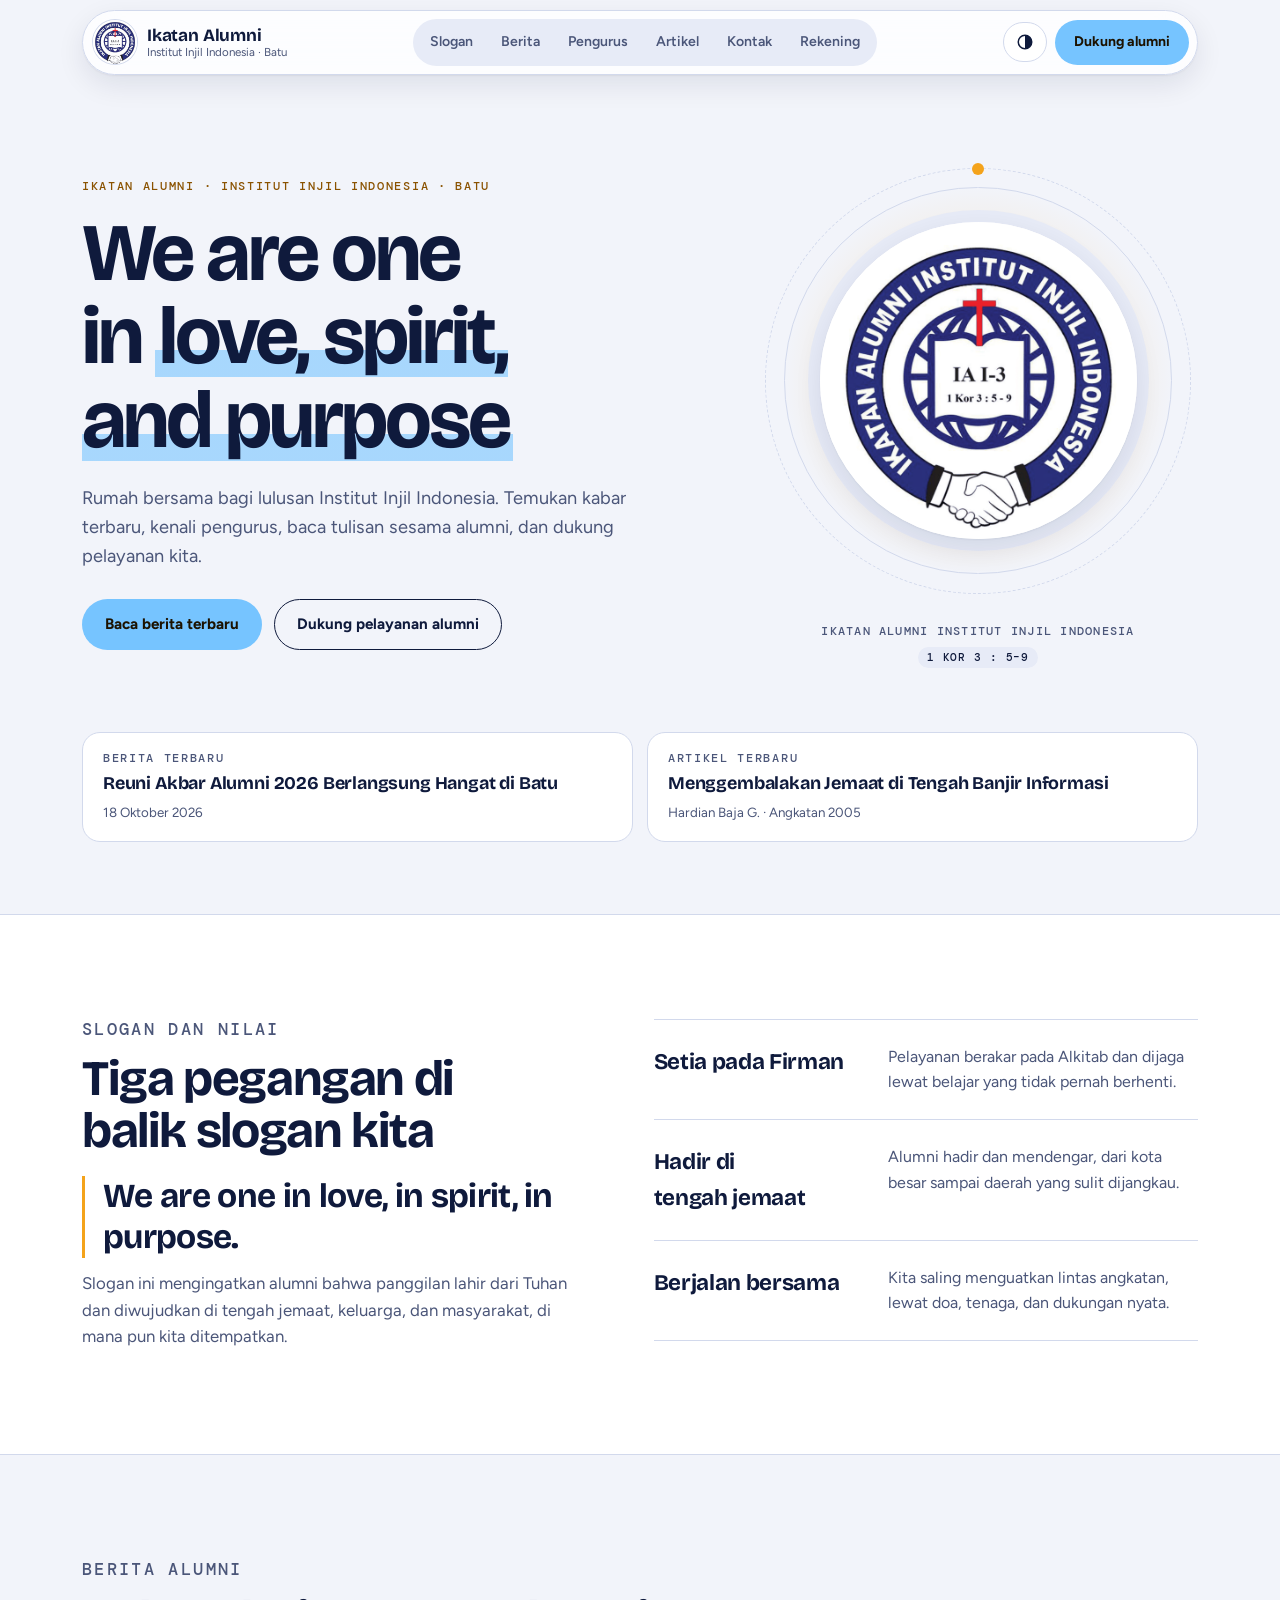
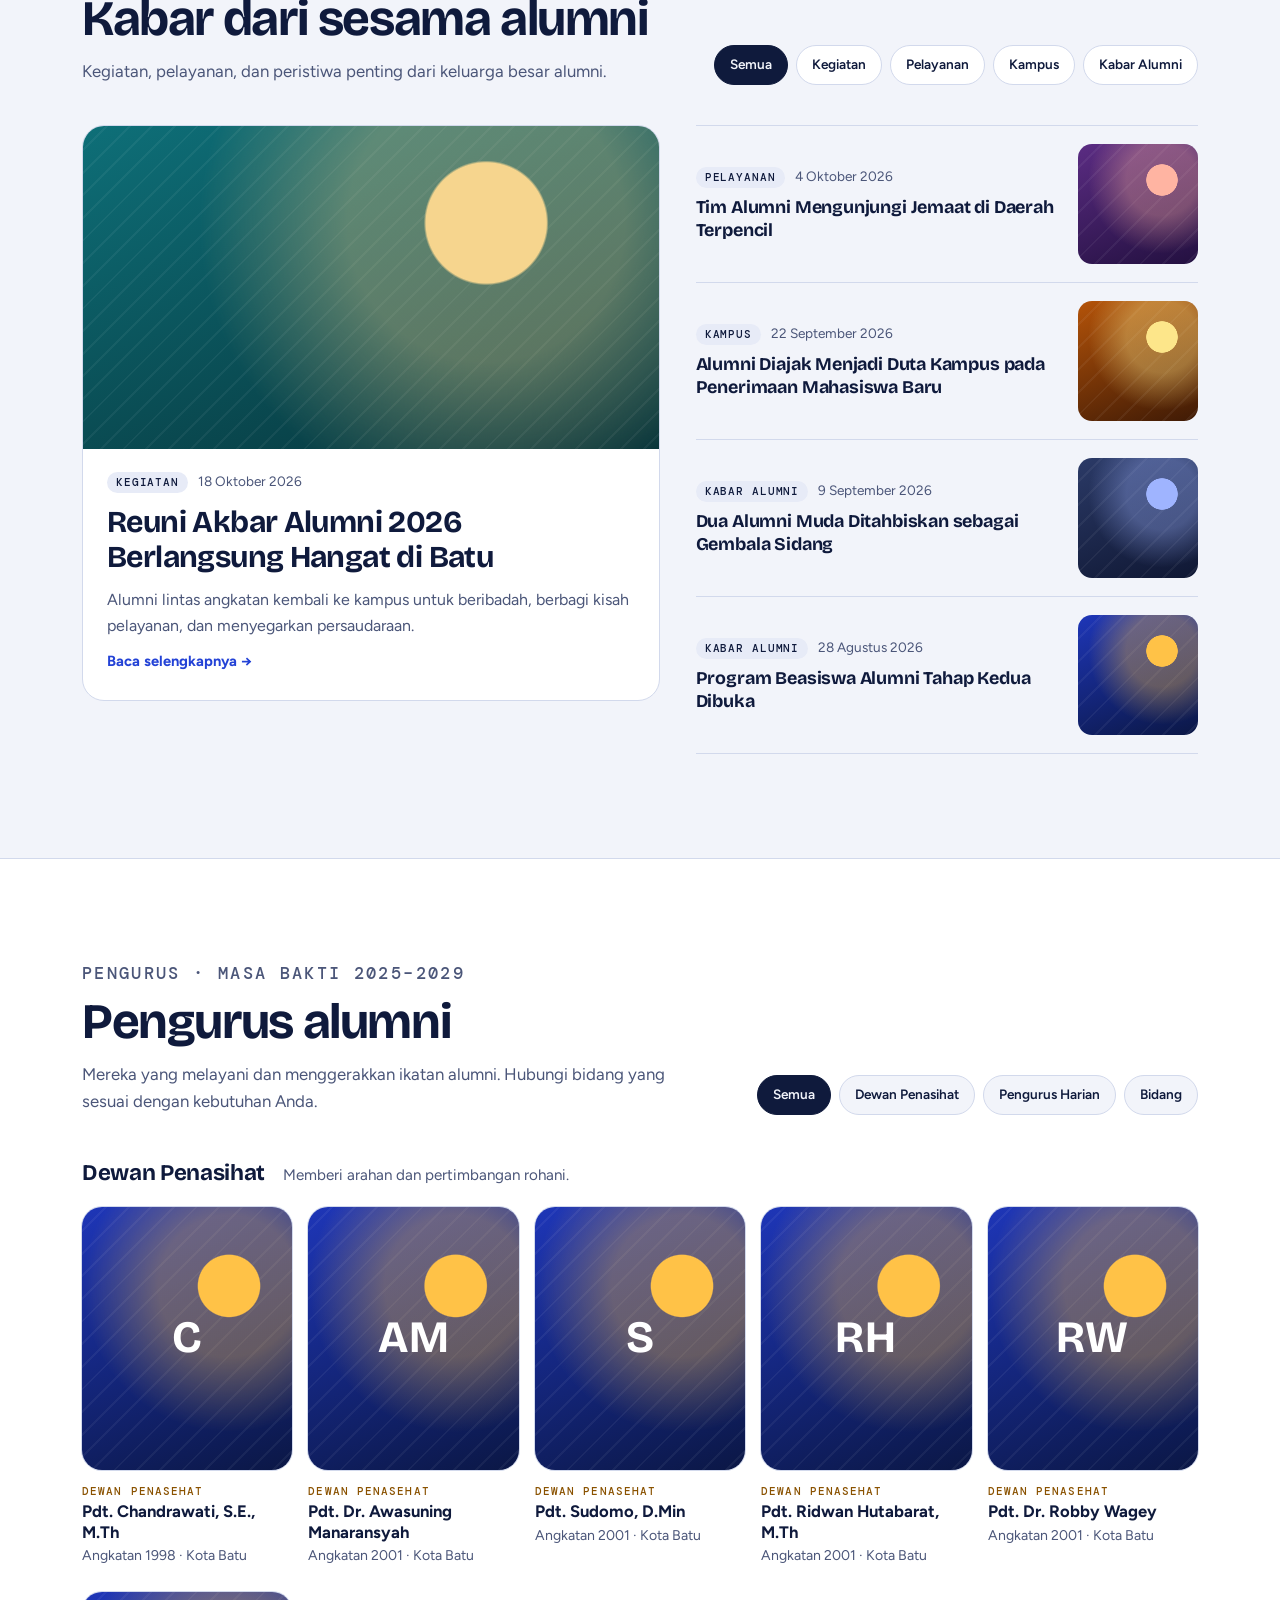
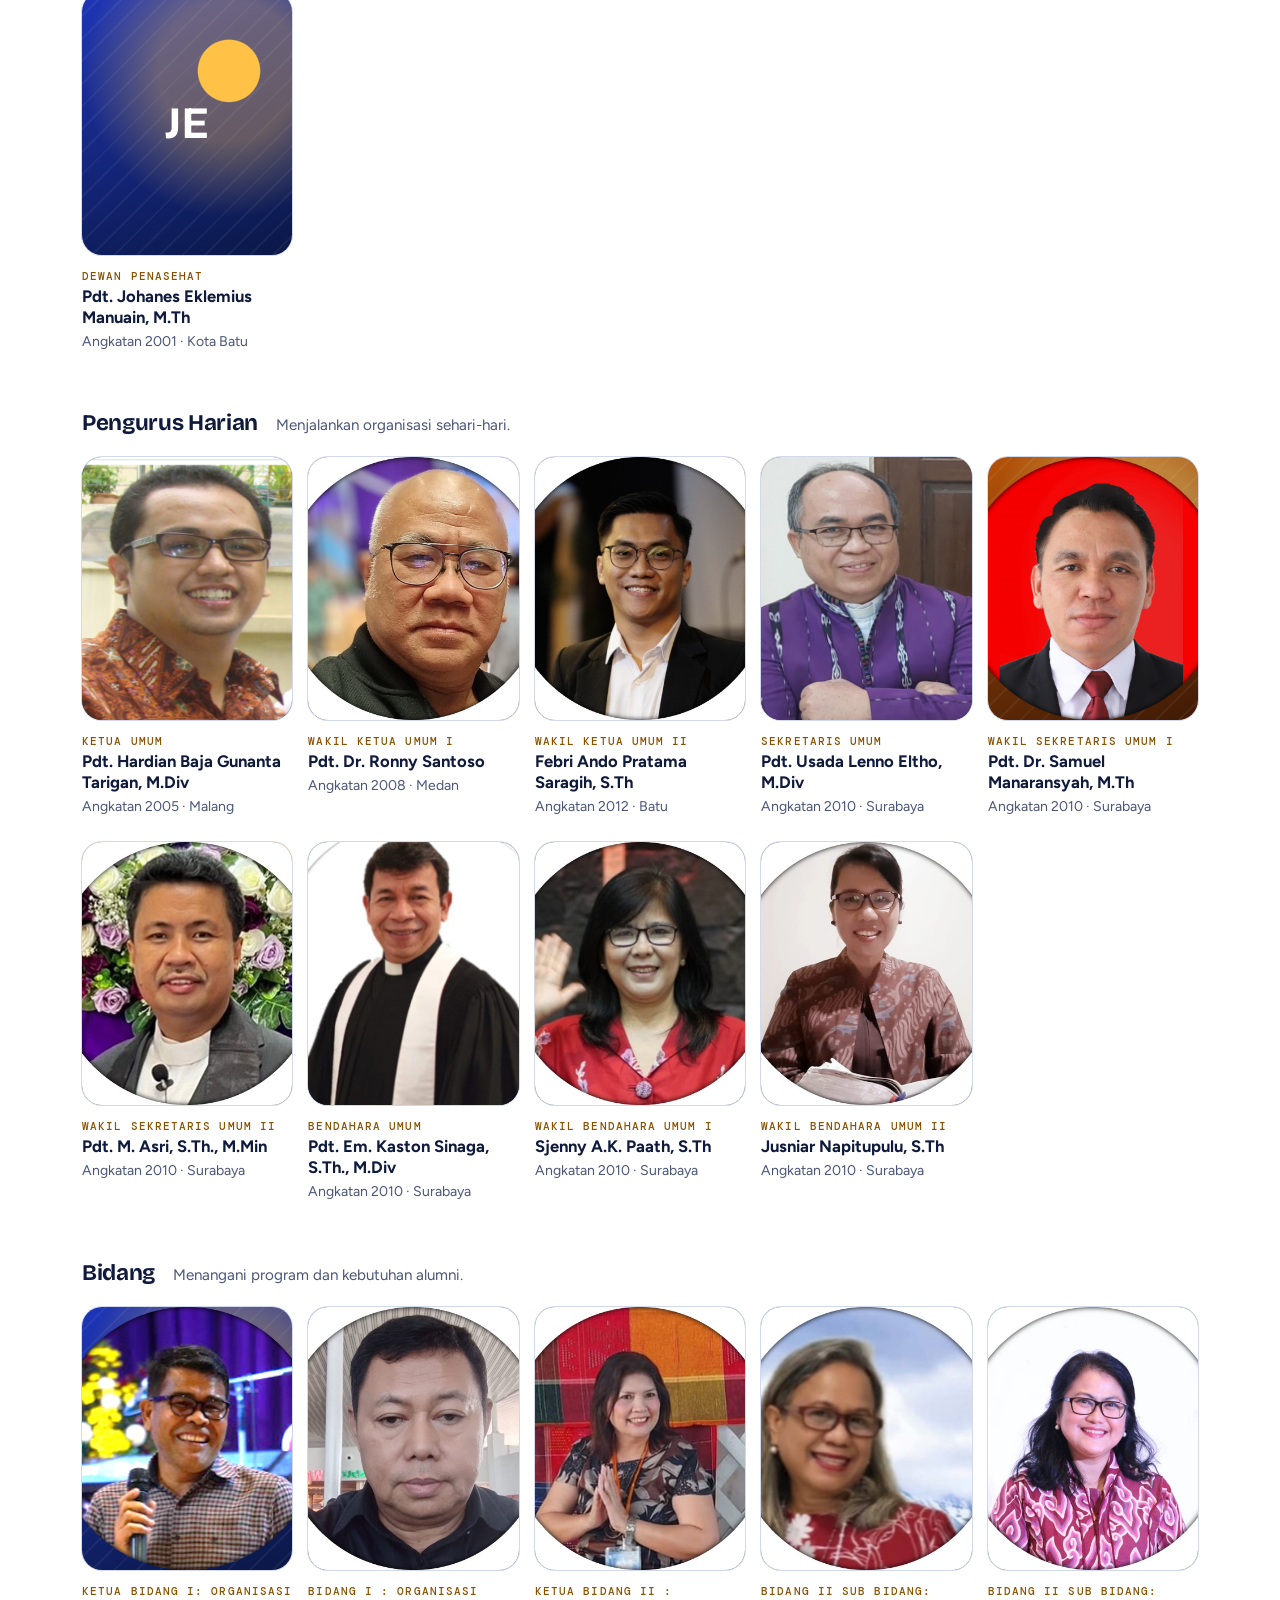
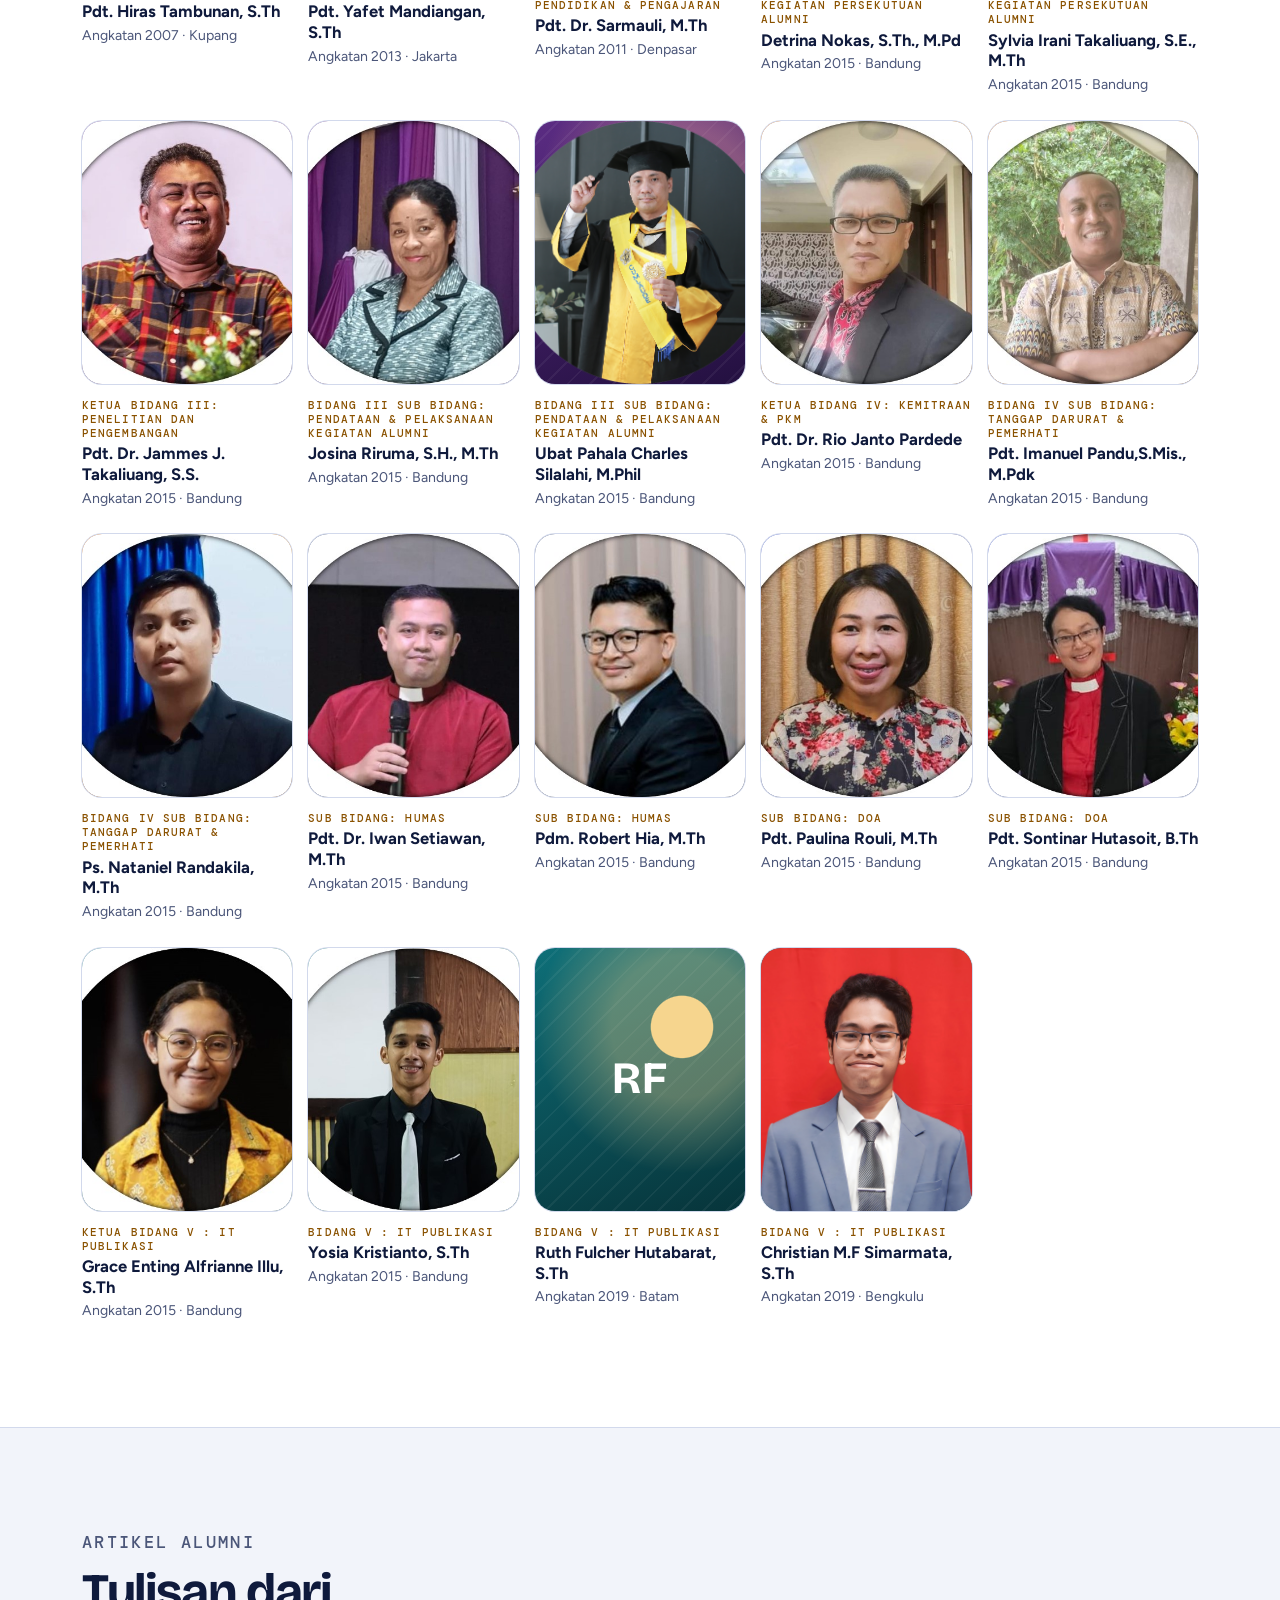
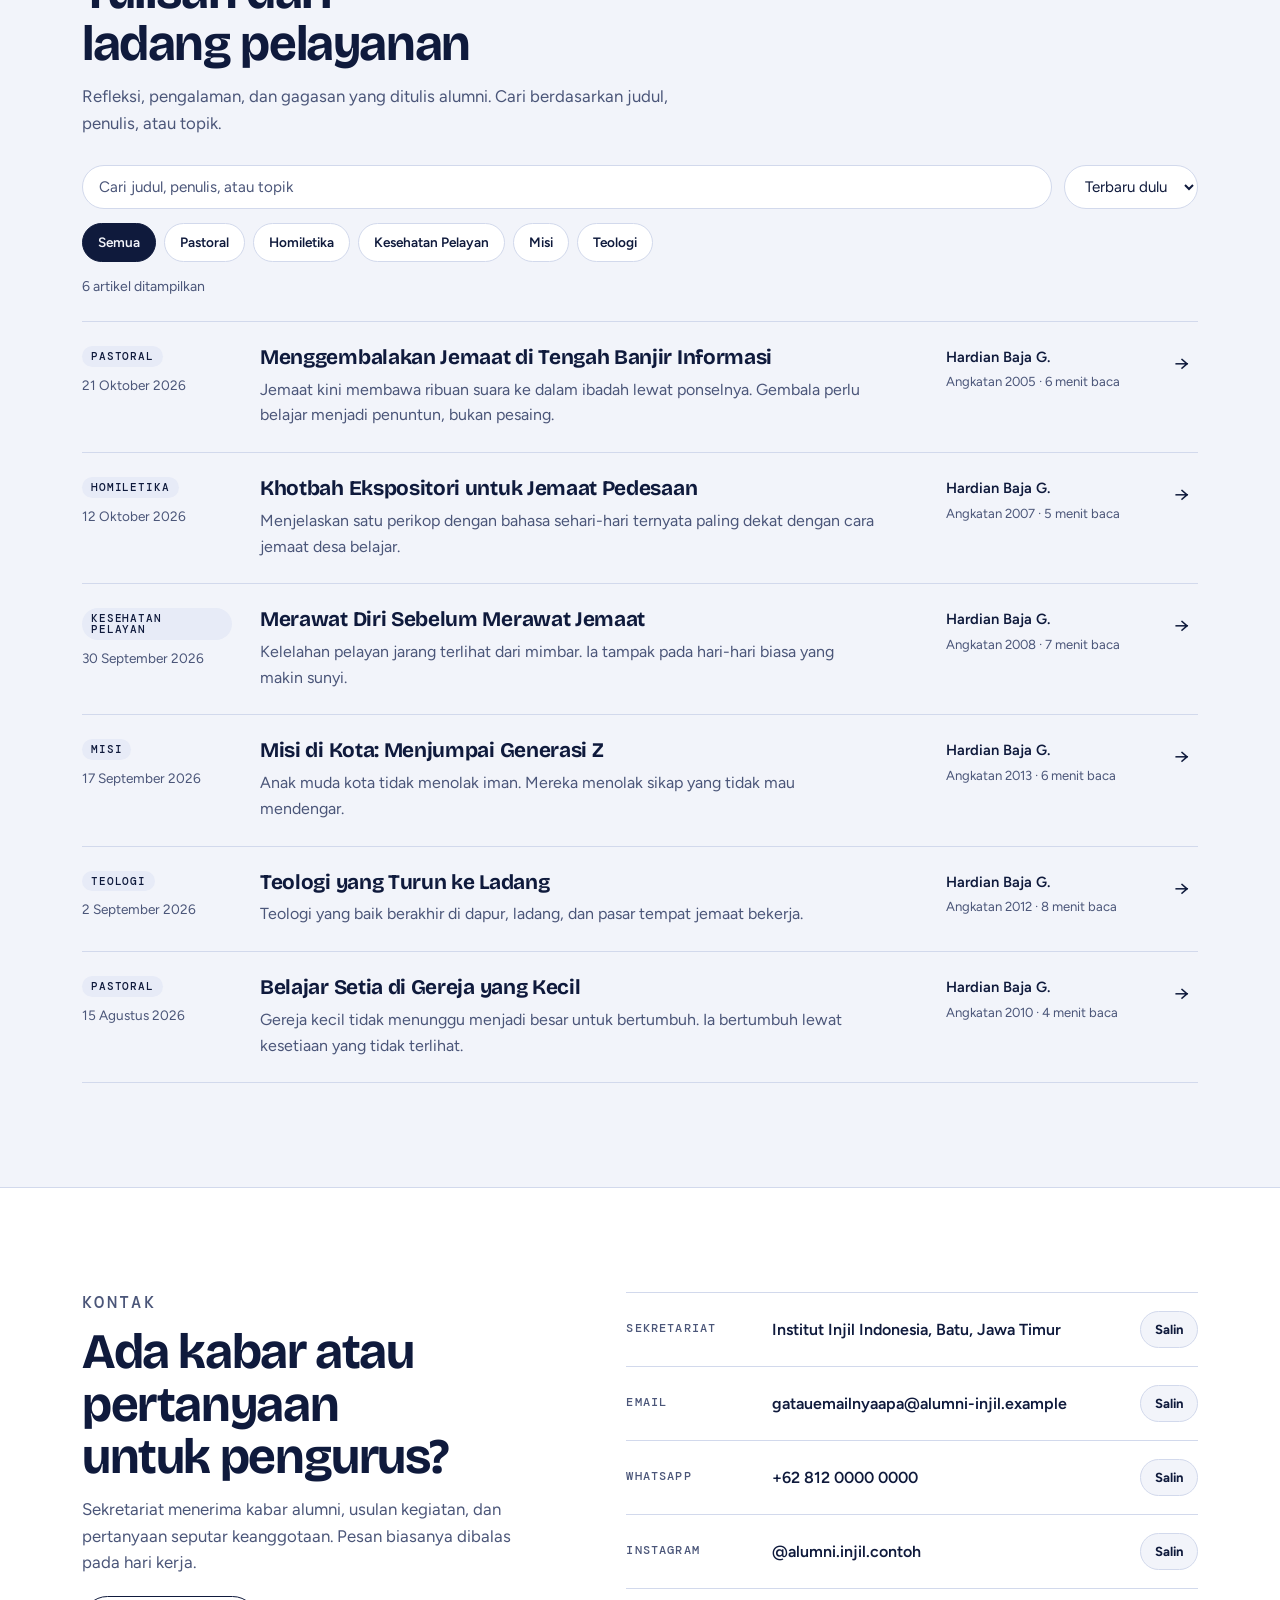
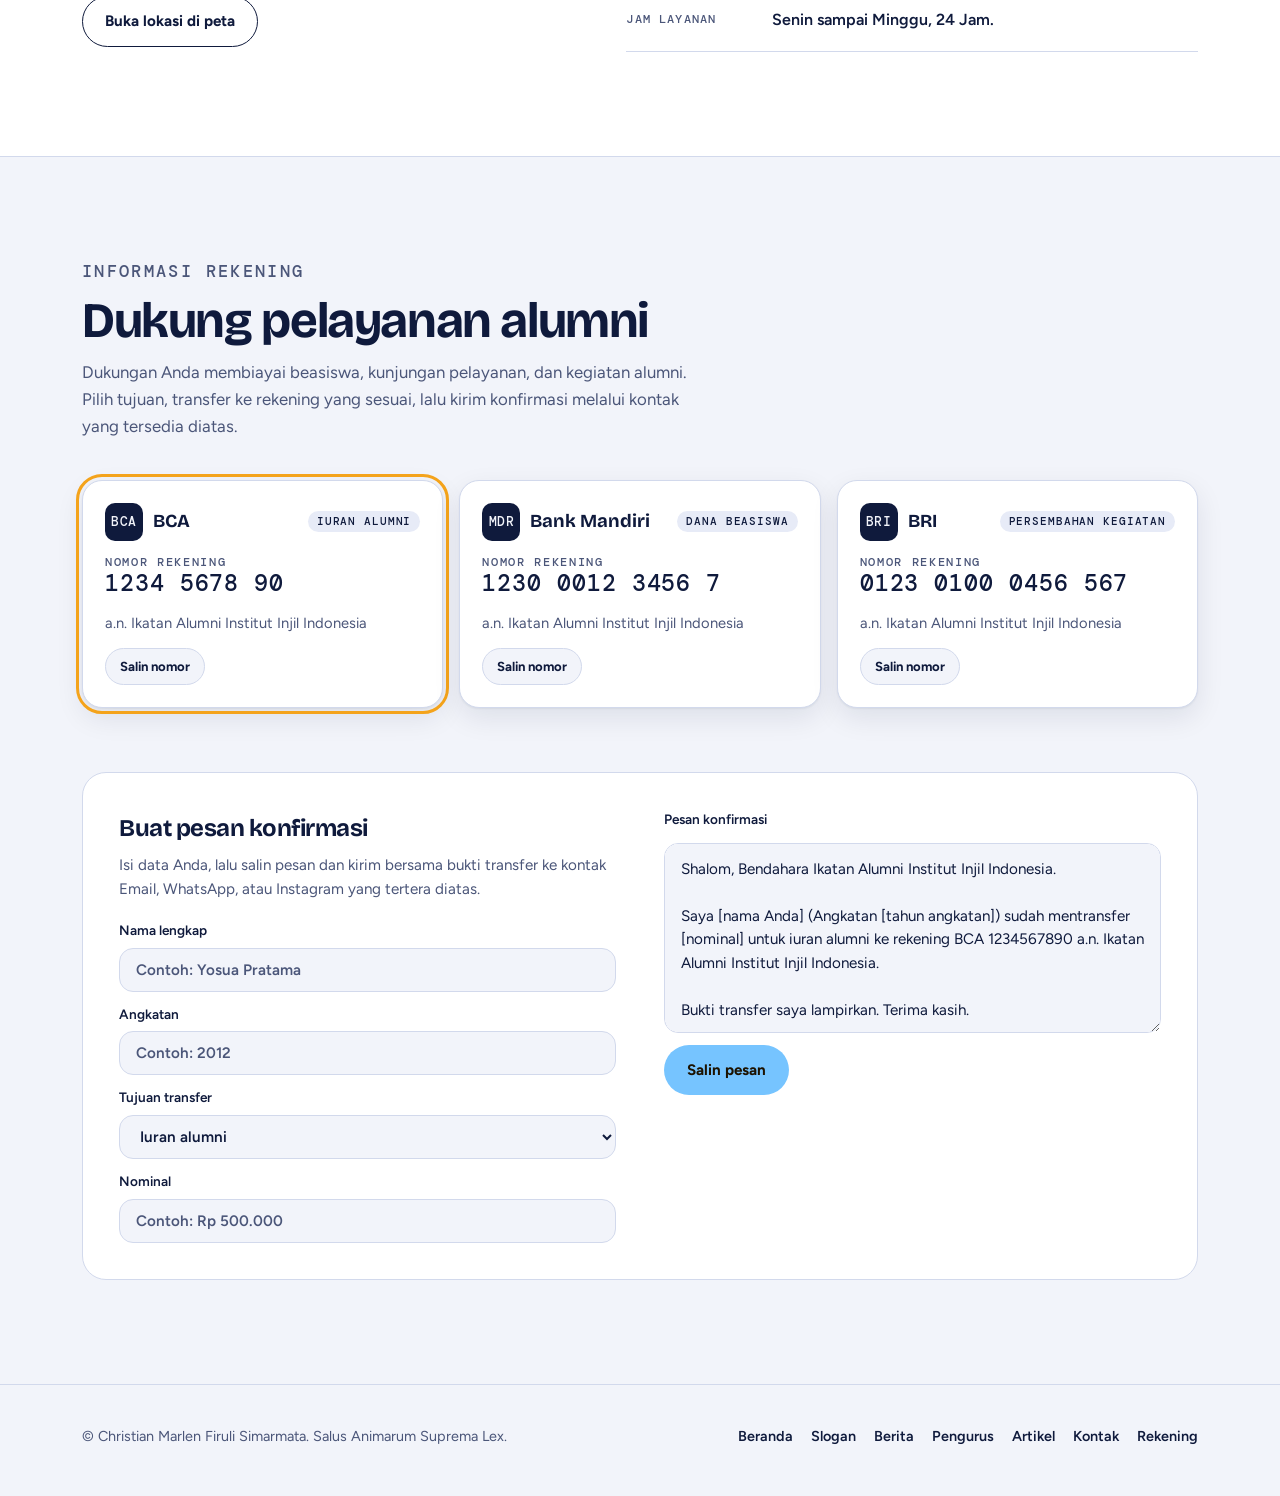
==== commit 53acb51e: "Big Update." ====
--- a/index.html
+++ b/index.html
@@ -1,21 +1,20 @@
 <!doctype html>
-<html>
+<html lang="id">
   <head>
-    <meta charset="utf8" />
+    <meta charset="utf-8" />
     <meta
       name="viewport"
-      content="width=device-width,initial-scale=1,viewport-fit=cover"
+      content="width=device-width, initial-scale=1, viewport-fit=cover"
     />
-    <link rel="icon" href="img/logo.png" />
-    <link rel="stylesheet" href="css/index.css" />
-  </head>
-  <body>
-    <title>Ikatan Alumni Institut Injil Indonesia</title>
-    <meta name="claude:viewport-fit-sides" content="cover" />
+    <title>IA I-3</title>
     <link
       rel="stylesheet"
       href="https://fonts.googleapis.com/css2?family=Bricolage+Grotesque:opsz,wght@12..96,500..800&family=DM+Mono:wght@400;500&family=Figtree:wght@400;500;600;700&display=swap"
     />
+    <link rel="stylesheet" href="css/index.css" />
+    <script src="js/index.js" defer></script>
+  </head>
+  <body>
     <a class="skip" href="#main">Lewati ke konten</a>
 
     <!--div class="notice" id="notice" role="note" hidden>
@@ -105,8 +104,8 @@
               <h1 id="heroTitle"></h1>
               <p class="lede" id="heroLede"></p>
               <div class="cta-row">
-                <a class="btn btn-primary" href="#news"
-                  >Lihat kegiatan terbaru</a
+                <a class="btn btn-primary" href="#berita"
+                  >Baca berita terbaru</a
                 >
                 <a class="btn btn-ghost" href="#rekening"
                   >Dukung pelayanan alumni</a
@@ -138,29 +137,7 @@
         </div>
       </section>
 
-      <!--section class="section" id="galeri" data-spy>
-        <div class="wrap">
-          <div class="sec-top">
-            <div class="sec-head">
-              <p class="eyebrow">Galeri</p>
-              <h2>Dokumentasi kegiatan terbaru</h2>
-              <p>
-                Klik foto untuk melihat ukuran penuh. Gunakan tombol panah di
-                papan ketik untuk berpindah foto.
-              </p>
-            </div>
-            <div
-              class="chips"
-              id="galFilters"
-              role="group"
-              aria-label="Saring galeri berdasarkan jenis kegiatan"
-            ></div>
-          </div>
-          <div class="gallery" id="gallery"></div>
-        </div>
-      </section-->
-
-      <section class="section band" id="berita" data-spy>
+      <section class="section" id="berita" data-spy>
         <div class="wrap">
           <div class="sec-top">
             <div class="sec-head">
@@ -182,7 +159,7 @@
         </div>
       </section>
 
-      <section class="section" id="pengurus" data-spy>
+      <section class="section band" id="pengurus" data-spy>
         <div class="wrap">
           <div class="sec-top">
             <div class="sec-head">
@@ -204,7 +181,7 @@
         </div>
       </section>
 
-      <section class="section band" id="artikel" data-spy>
+      <section class="section" id="artikel" data-spy>
         <div class="wrap">
           <div class="sec-head" style="margin-bottom: 28px">
             <p class="eyebrow">Artikel alumni</p>
@@ -246,7 +223,7 @@
         </div>
       </section>
 
-      <section class="section" id="kontak" data-spy>
+      <section class="section band" id="kontak" data-spy>
         <div class="wrap contact-grid">
           <div class="sec-head">
             <p class="eyebrow">Kontak</p>
@@ -267,7 +244,7 @@
         </div>
       </section>
 
-      <section class="section band" id="rekening" data-spy>
+      <section class="section" id="rekening" data-spy>
         <div class="wrap">
           <div class="sec-head" style="margin-bottom: clamp(24px, 4vw, 40px)">
             <p class="eyebrow">Informasi rekening</p>
@@ -355,49 +332,13 @@
           <button class="icon-btn" type="button" data-close>Tutup</button>
         </div>
         <div class="rd-in">
+          <div class="rd-media" id="rdMedia" hidden></div>
           <h3 id="rdTitle"></h3>
           <p class="meta-line" id="rdMeta"></p>
           <div class="rd-body" id="rdBody"></div>
           <div class="rd-actions" id="rdAction" hidden></div>
         </div>
       </article>
-    </div>
-
-    <!-- Pratinjau foto -->
-    <div
-      class="overlay"
-      id="lightbox"
-      hidden
-      role="dialog"
-      aria-modal="true"
-      aria-label="Pratinjau foto"
-    >
-      <div class="panel lb-panel">
-        <button
-          class="icon-btn lb-close"
-          type="button"
-          data-close
-          aria-label="Tutup pratinjau"
-        >
-          Tutup
-        </button>
-        <div class="lb-media" id="lbMedia"></div>
-        <div class="lb-cap">
-          <span class="tag" id="lbTag" style="justify-self: start"></span>
-          <h3 id="lbTitle"></h3>
-          <p class="meta-line" id="lbMeta"></p>
-          <p id="lbDesc"></p>
-        </div>
-        <div class="lb-ctl">
-          <button class="icon-btn" type="button" data-action="lb-prev">
-            Sebelumnya
-          </button>
-          <span class="result-count" id="lbCount" aria-live="polite"></span>
-          <button class="icon-btn" type="button" data-action="lb-next">
-            Berikutnya
-          </button>
-        </div>
-      </div>
     </div>
 
     <div class="toast" id="toast" role="status" aria-live="polite"></div>
@@ -407,6 +348,5 @@
         Halaman ini memerlukan JavaScript untuk menampilkan konten.
       </p></noscript
     >
-    <script src="js/index.js"></script>
   </body>
 </html>
--- a/css/index.css
+++ b/css/index.css
@@ -1,29 +1,22 @@
+/* ============================================================
+   Reset dasar. Di halaman yang dipublikasikan sebagai artifact, aturan
+   ini disediakan oleh kerangka halaman. Di situs sendiri harus ada di CSS.
+   ============================================================ */
 :root {
   color-scheme: light;
-  box-sizing: border-box;
-  padding-top: env(safe-area-inset-top, 0px);
-  padding-bottom: env(safe-area-inset-bottom, 0px);
-}
-html {
-  scroll-padding-top: env(safe-area-inset-top, 0px);
+  padding-block: env(safe-area-inset-top, 0px) env(safe-area-inset-bottom, 0px);
 }
 body {
   margin: 0;
-  padding: 0;
-  font:
-    14px -apple-system,
-    BlinkMacSystemFont,
-    sans-serif;
-  background: #fff;
-  color: #000;
 }
 img {
   max-width: 100%;
 }
-[hidden]:not([hidden="until-found" i]) {
+[hidden] {
   display: none !important;
 }
-/* Layout: kapsul navigasi melayang dengan penanda geser → hero (slogan + logo ikatan alumni) → pita bergantian: slogan, galeri, berita, pengurus, artikel, kontak, rekening. Aksen amber = cahaya Injil, dipakai hemat. */
+
+/* Layout: kapsul navigasi melayang dengan penanda geser → hero (slogan + logo ikatan alumni) → pita bergantian: slogan, berita, pengurus, artikel, kontak, rekening. Aksen amber = cahaya Injil, dipakai hemat. */
 :root {
   --font-display: "Bricolage Grotesque", "Trebuchet MS", system-ui, sans-serif;
   --font-body: "Figtree", system-ui, -apple-system, "Segoe UI", sans-serif;
@@ -161,6 +154,10 @@
 .skip:focus {
   left: 16px;
 }
+main,
+.site-footer {
+  overflow-x: clip;
+}
 
 .wrap {
   width: 100%;
@@ -614,6 +611,7 @@
 .stage {
   position: relative;
   isolation: isolate;
+  overflow: hidden;
   display: grid;
   place-items: center;
   width: 100%;
@@ -634,7 +632,7 @@
   pointer-events: none;
 }
 .ring-a {
-  inset: 0;
+  inset: 7px;
   border: 1.5px dashed var(--line);
   animation: orbit 90s linear infinite;
 }
@@ -676,6 +674,9 @@
   font: 800 2.4rem/1 var(--font-display);
   letter-spacing: -0.02em;
   color: var(--plate-ink);
+}
+.brand-logo .logo-fallback {
+  font-size: 0.8rem;
 }
 .stage-cap {
   display: flex;
@@ -897,92 +898,6 @@
   --c3: #0f1733;
 }
 
-/* Galeri */
-.gallery {
-  display: grid;
-  grid-template-columns: repeat(4, minmax(0, 1fr));
-  grid-auto-rows: 200px;
-  grid-auto-flow: dense;
-  gap: 12px;
-}
-.g-item {
-  position: relative;
-  display: block;
-  padding: 0;
-  border: 0;
-  border-radius: 16px;
-  overflow: hidden;
-  background: var(--surface-2);
-  text-align: left;
-  isolation: isolate;
-}
-.g-item .ph {
-  transition: transform 0.5s cubic-bezier(0.2, 0.7, 0.2, 1);
-}
-.g-item:hover .ph {
-  transform: scale(1.06);
-}
-.g-cap {
-  position: absolute;
-  inset: auto 0 0 0;
-  display: grid;
-  gap: 5px;
-  padding: 40px 14px 14px;
-  color: #fff;
-  background: linear-gradient(to top, rgba(6, 10, 28, 0.86), transparent);
-}
-.g-cap .tag {
-  justify-self: start;
-  background: rgba(255, 255, 255, 0.2);
-  color: #fff;
-}
-.g-cap strong {
-  font-family: var(--font-display);
-  font-size: 1.02rem;
-  line-height: 1.22;
-  letter-spacing: -0.01em;
-}
-.g-cap small {
-  font-size: 0.78rem;
-  opacity: 0.85;
-}
-.gallery:not(.is-filtered) .g-item:nth-child(1) {
-  grid-column: span 2;
-  grid-row: span 2;
-}
-.gallery:not(.is-filtered) .g-item:nth-child(1) .g-cap strong {
-  font-size: 1.5rem;
-}
-.gallery:not(.is-filtered) .g-item:nth-child(7) {
-  grid-column: span 2;
-}
-@media (max-width: 859px) {
-  .gallery {
-    grid-template-columns: repeat(2, minmax(0, 1fr));
-    grid-auto-rows: 170px;
-  }
-  .gallery:not(.is-filtered) .g-item:nth-child(7) {
-    grid-column: auto;
-  }
-  .gallery:not(.is-filtered) .g-item:nth-child(1) {
-    grid-row: span 1;
-  }
-  .gallery:not(.is-filtered) .g-item:last-child:nth-child(even) {
-    grid-column: 1/-1;
-  }
-  .gallery.is-filtered .g-item:last-child:nth-child(odd) {
-    grid-column: 1/-1;
-  }
-}
-@media (max-width: 539px) {
-  .g-cap strong {
-    font-size: 0.92rem;
-  }
-  .gallery:not(.is-filtered) .g-item:nth-child(1) .g-cap strong {
-    font-size: 1.15rem;
-  }
-}
-
 /* Berita */
 .news-grid {
   display: grid;
@@ -998,7 +913,7 @@
   border: 1px solid var(--line);
   border-radius: 22px;
   overflow: hidden;
-  background: var(--bg);
+  background: var(--surface);
   transition:
     border-color 0.15s,
     transform 0.15s;
@@ -1043,10 +958,11 @@
 }
 .news-row {
   display: grid;
-  grid-template-columns: 64px minmax(0, 1fr);
-  gap: 18px;
+  grid-template-columns: minmax(0, 1fr) 96px;
+  gap: 16px;
+  align-items: center;
   width: 100%;
-  padding: 20px 0;
+  padding: 18px 0;
   border: 0;
   border-top: 1px solid var(--line);
   background: none;
@@ -1055,24 +971,6 @@
 .news-row:hover .nr-title {
   text-decoration: underline;
   text-underline-offset: 4px;
-}
-.nr-date {
-  display: grid;
-  align-content: start;
-  justify-items: start;
-  font-family: var(--font-display);
-  line-height: 1;
-}
-.nr-date b {
-  font-size: 1.9rem;
-  letter-spacing: -0.03em;
-}
-.nr-date span {
-  font: 500 0.72rem var(--font-mono);
-  letter-spacing: 0.1em;
-  text-transform: uppercase;
-  color: var(--muted);
-  margin-top: 4px;
 }
 .nr-main {
   display: grid;
@@ -1086,8 +984,17 @@
   line-height: 1.25;
   letter-spacing: -0.01em;
 }
-.nr-main .tag {
-  justify-self: start;
+.nr-thumb {
+  position: relative;
+  aspect-ratio: 1;
+  border-radius: 14px;
+  overflow: hidden;
+  background: var(--surface-2);
+}
+@media (min-width: 700px) {
+  .news-row {
+    grid-template-columns: minmax(0, 1fr) 120px;
+  }
 }
 @media (max-width: 859px) {
   .news-grid {
@@ -1116,35 +1023,47 @@
 }
 .b-grid {
   display: grid;
-  grid-template-columns: repeat(auto-fill, minmax(250px, 1fr));
+  grid-template-columns: repeat(auto-fill, minmax(200px, 1fr));
+  gap: 24px 16px;
+}
+.person {
+  display: grid;
   gap: 14px;
-}
-.person {
-  display: grid;
-  grid-template-columns: 56px minmax(0, 1fr);
-  gap: 4px 16px;
-  align-items: center;
-  padding: 18px;
-  border-radius: 18px;
-  border: 1px solid var(--line);
-  background: var(--surface);
-}
-.avatar {
-  grid-row: span 3;
-  align-self: start;
-  width: 56px;
-  height: 56px;
-  border-radius: 50%;
+  align-content: start;
+  min-width: 0;
+}
+.p-photo {
+  position: relative;
+  aspect-ratio: 4/5;
+  border-radius: 20px;
+  overflow: hidden;
+  background: var(--surface-2);
+  box-shadow: 0 0 0 1px var(--line);
+}
+.p-photo img {
+  object-position: 50% 22%;
+}
+.p-init {
+  position: absolute;
+  inset: 0;
   display: grid;
   place-items: center;
   color: #fff;
   font-family: var(--font-display);
   font-weight: 700;
-  font-size: 1.1rem;
+  font-size: 2.8rem;
   letter-spacing: 0.02em;
-  background:
-    radial-gradient(circle at 70% 25%, var(--c2a), transparent 55%),
-    linear-gradient(160deg, var(--c1), var(--c3));
+}
+.p-info {
+  display: grid;
+  gap: 3px;
+  min-width: 0;
+}
+@media (max-width: 539px) {
+  .b-grid {
+    grid-template-columns: repeat(2, minmax(0, 1fr));
+    gap: 20px 12px;
+  }
 }
 .person .role {
   font: 500 0.68rem/1.3 var(--font-mono);
@@ -1180,7 +1099,7 @@
   padding: 0 16px;
   border-radius: 999px;
   border: 1px solid var(--line);
-  background: var(--bg);
+  background: var(--surface);
   color: var(--fg);
   font: inherit;
   font-size: 0.95rem;
@@ -1428,6 +1347,9 @@
   width: 100%;
   border-radius: 14px;
 }
+.confirm .field {
+  background: var(--bg);
+}
 .out {
   display: grid;
   gap: 12px;
@@ -1496,6 +1418,7 @@
   width: 100%;
   max-height: 100%;
   overflow: auto;
+  overscroll-behavior: contain;
   background: var(--surface);
   color: var(--fg);
   border-radius: 24px;
@@ -1535,6 +1458,13 @@
 .rd-body p {
   max-width: 62ch;
 }
+.rd-media {
+  position: relative;
+  aspect-ratio: 16/9;
+  border-radius: 16px;
+  overflow: hidden;
+  background: var(--surface-2);
+}
 .rd-actions {
   display: flex;
   flex-wrap: wrap;
@@ -1548,61 +1478,6 @@
   font: 500 0.8rem/1.3 var(--font-mono);
   color: var(--muted);
   overflow-wrap: anywhere;
-}
-.lb-panel {
-  max-width: 980px;
-}
-.lb-media {
-  position: relative;
-  aspect-ratio: 16/10;
-  max-height: 62vh;
-  width: 100%;
-  background: var(--surface-2);
-}
-.lb-note {
-  position: absolute;
-  left: 14px;
-  bottom: 14px;
-  z-index: 1;
-  font: 500 0.7rem var(--font-mono);
-  letter-spacing: 0.08em;
-  text-transform: uppercase;
-  color: #fff;
-  background: rgba(6, 10, 28, 0.6);
-  padding: 6px 10px;
-  border-radius: 999px;
-}
-.lb-cap {
-  display: grid;
-  gap: 8px;
-  padding: 20px 24px 8px;
-}
-.lb-cap h3 {
-  font-size: clamp(1.3rem, 3vw, 1.8rem);
-  letter-spacing: -0.02em;
-  line-height: 1.15;
-}
-.lb-cap p {
-  color: var(--muted);
-}
-.lb-ctl {
-  display: flex;
-  align-items: center;
-  justify-content: space-between;
-  gap: 12px;
-  padding: 12px 24px 22px;
-}
-.lb-close {
-  position: absolute;
-  top: 12px;
-  right: 12px;
-  z-index: 3;
-  background: rgba(6, 10, 28, 0.6);
-  color: #fff;
-  border-color: transparent;
-}
-.lb-close:hover {
-  border-color: #fff;
 }
 .toast {
   position: fixed;
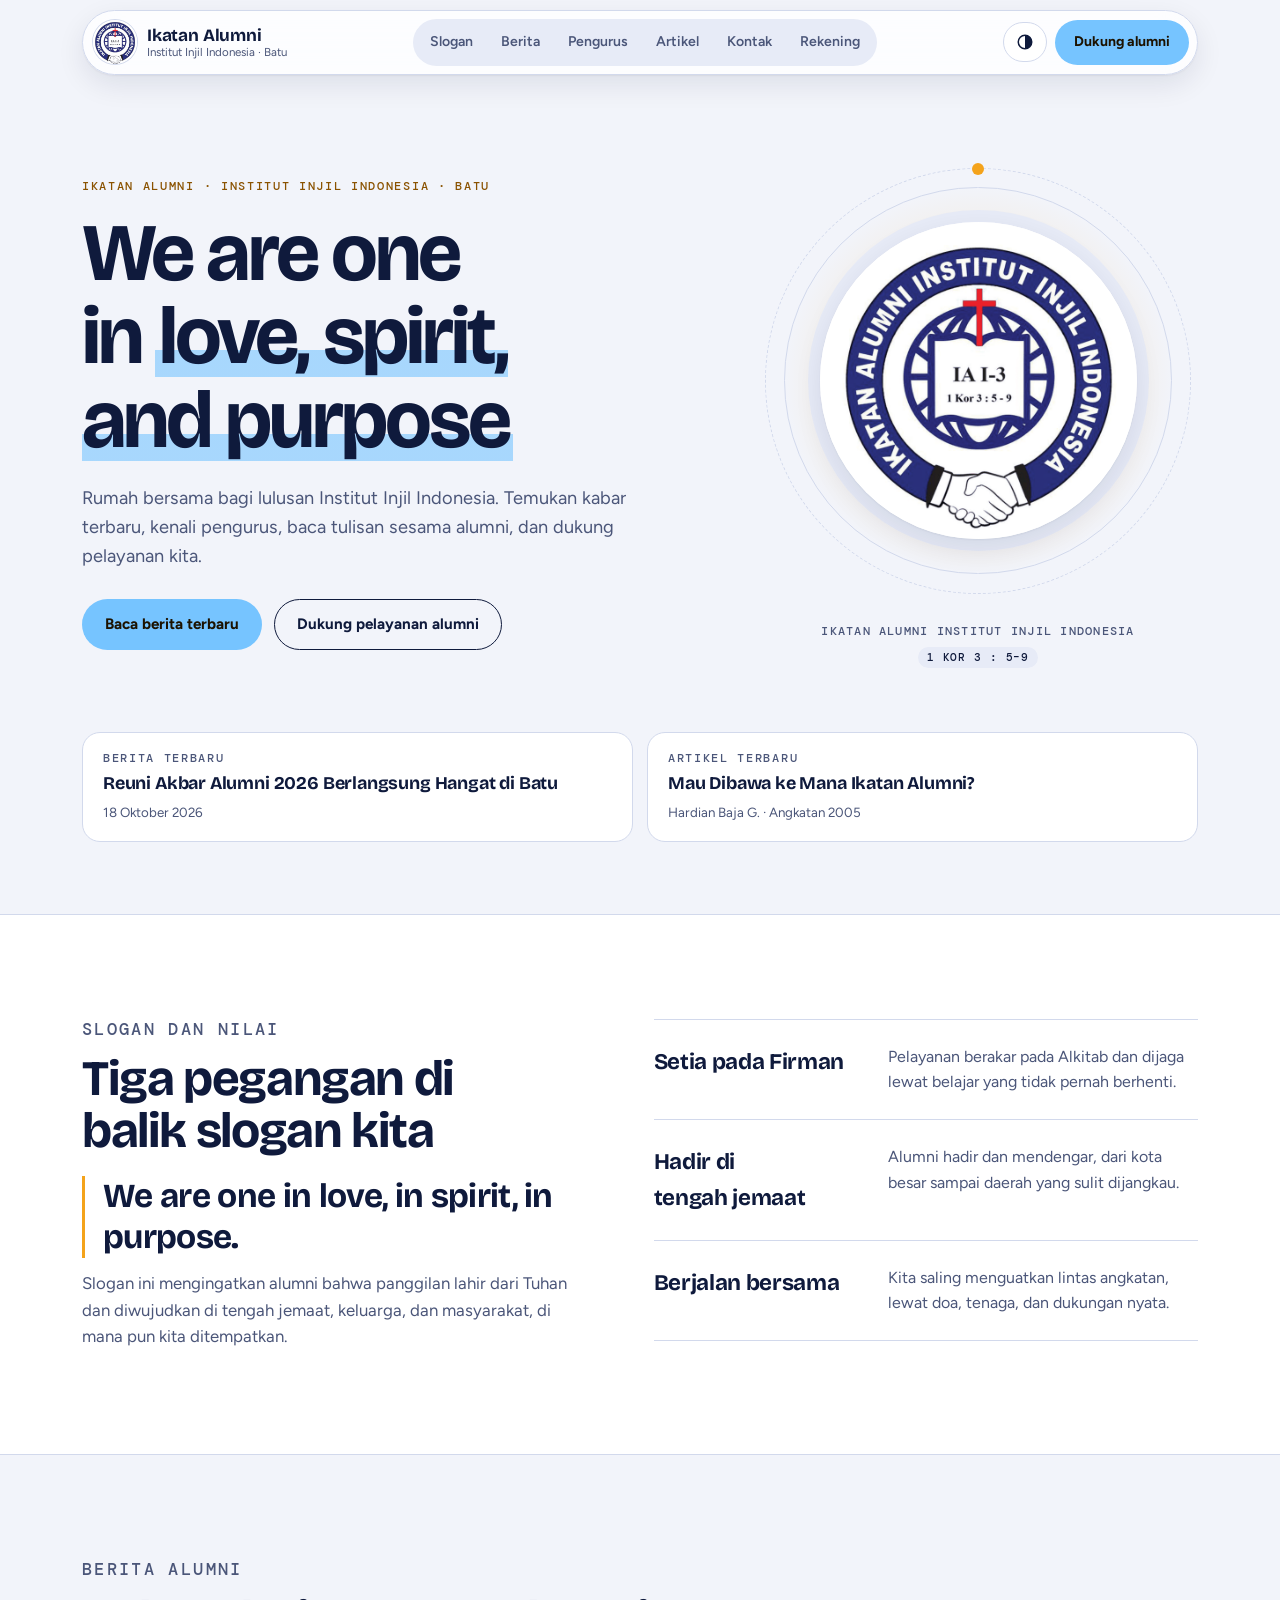
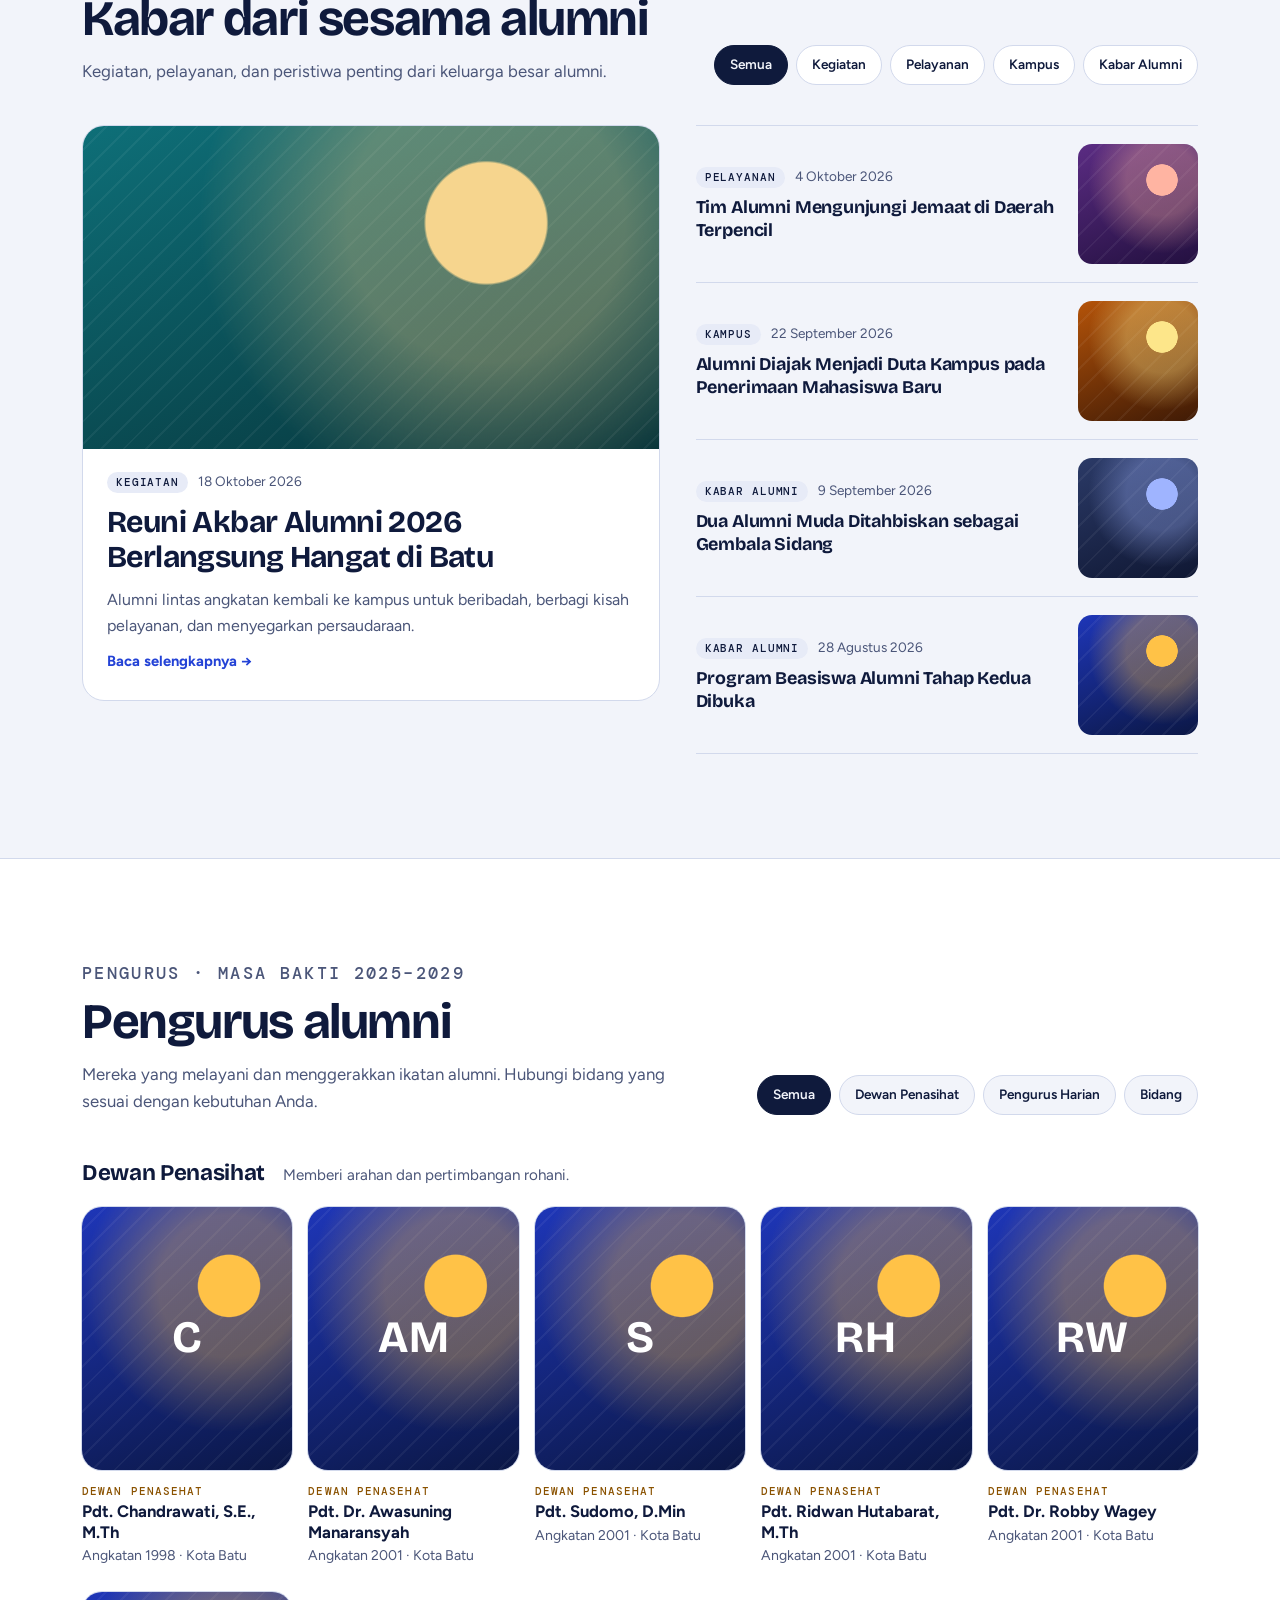
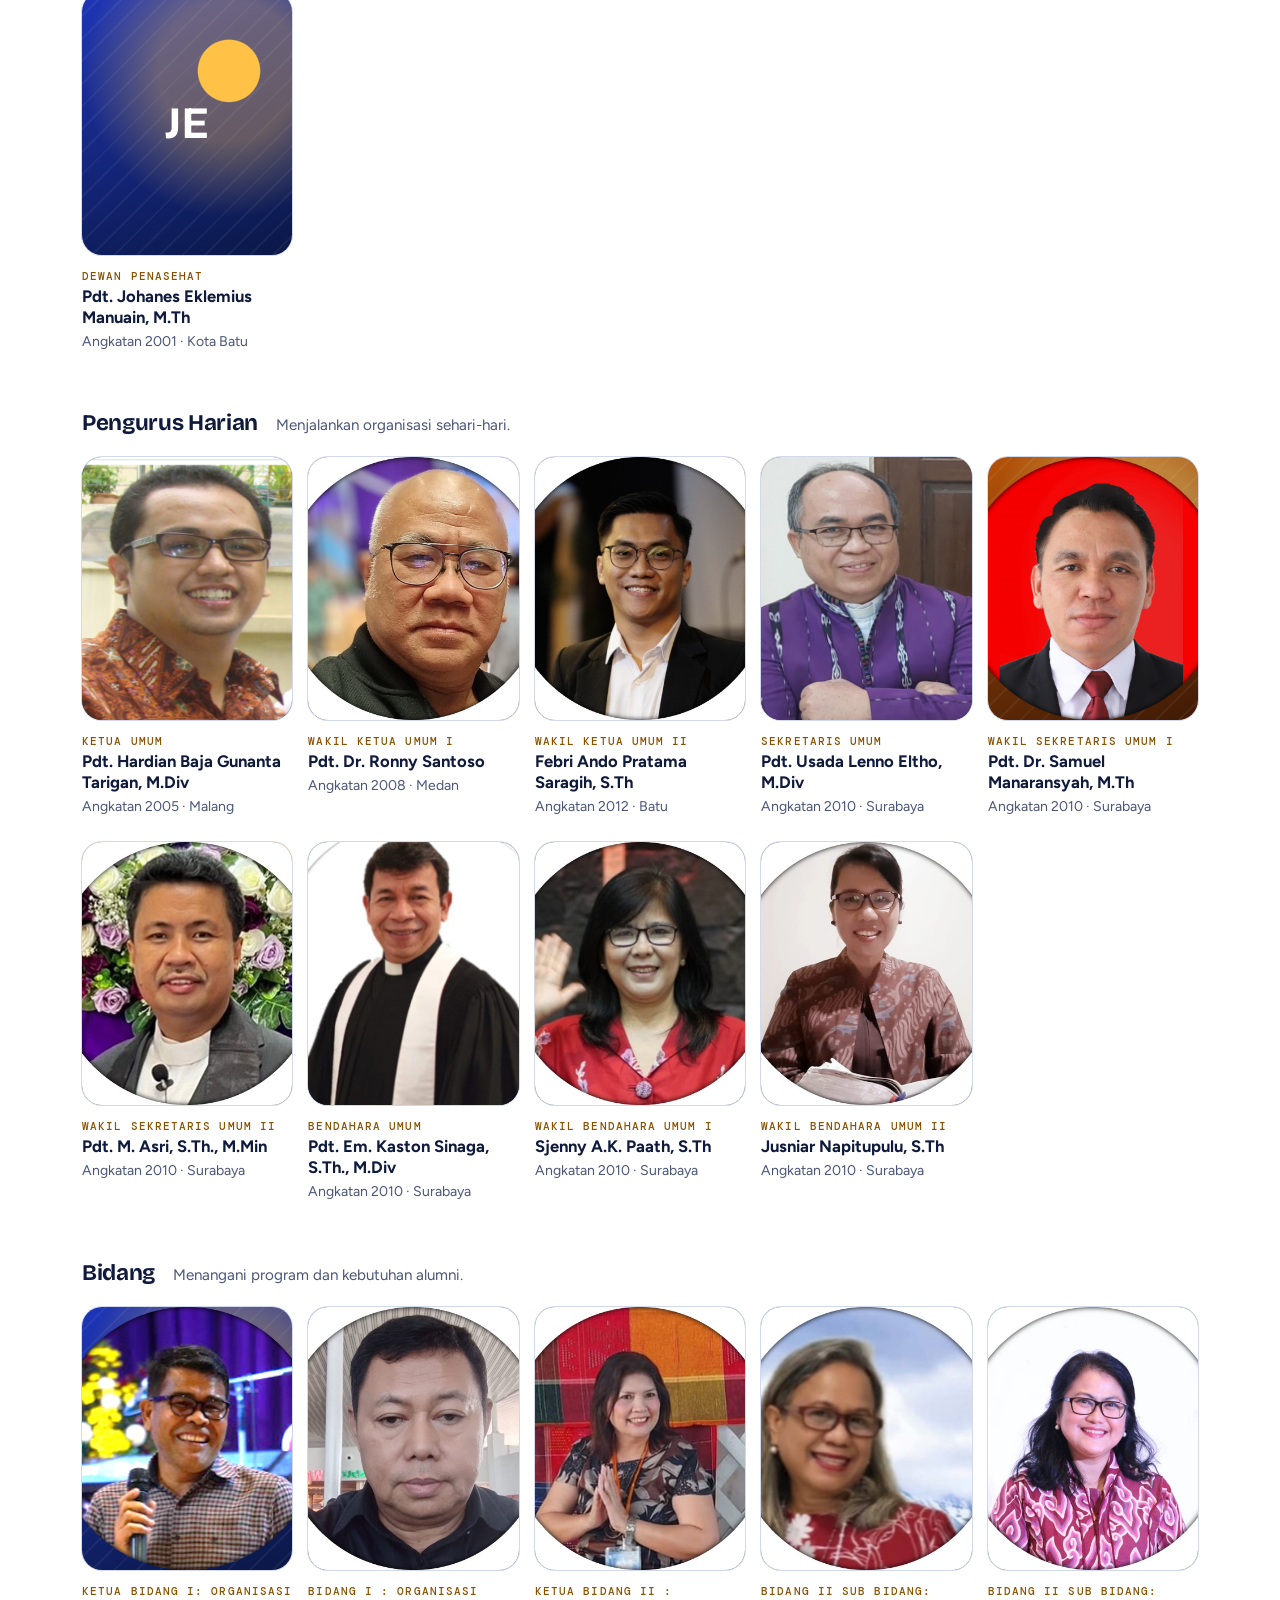
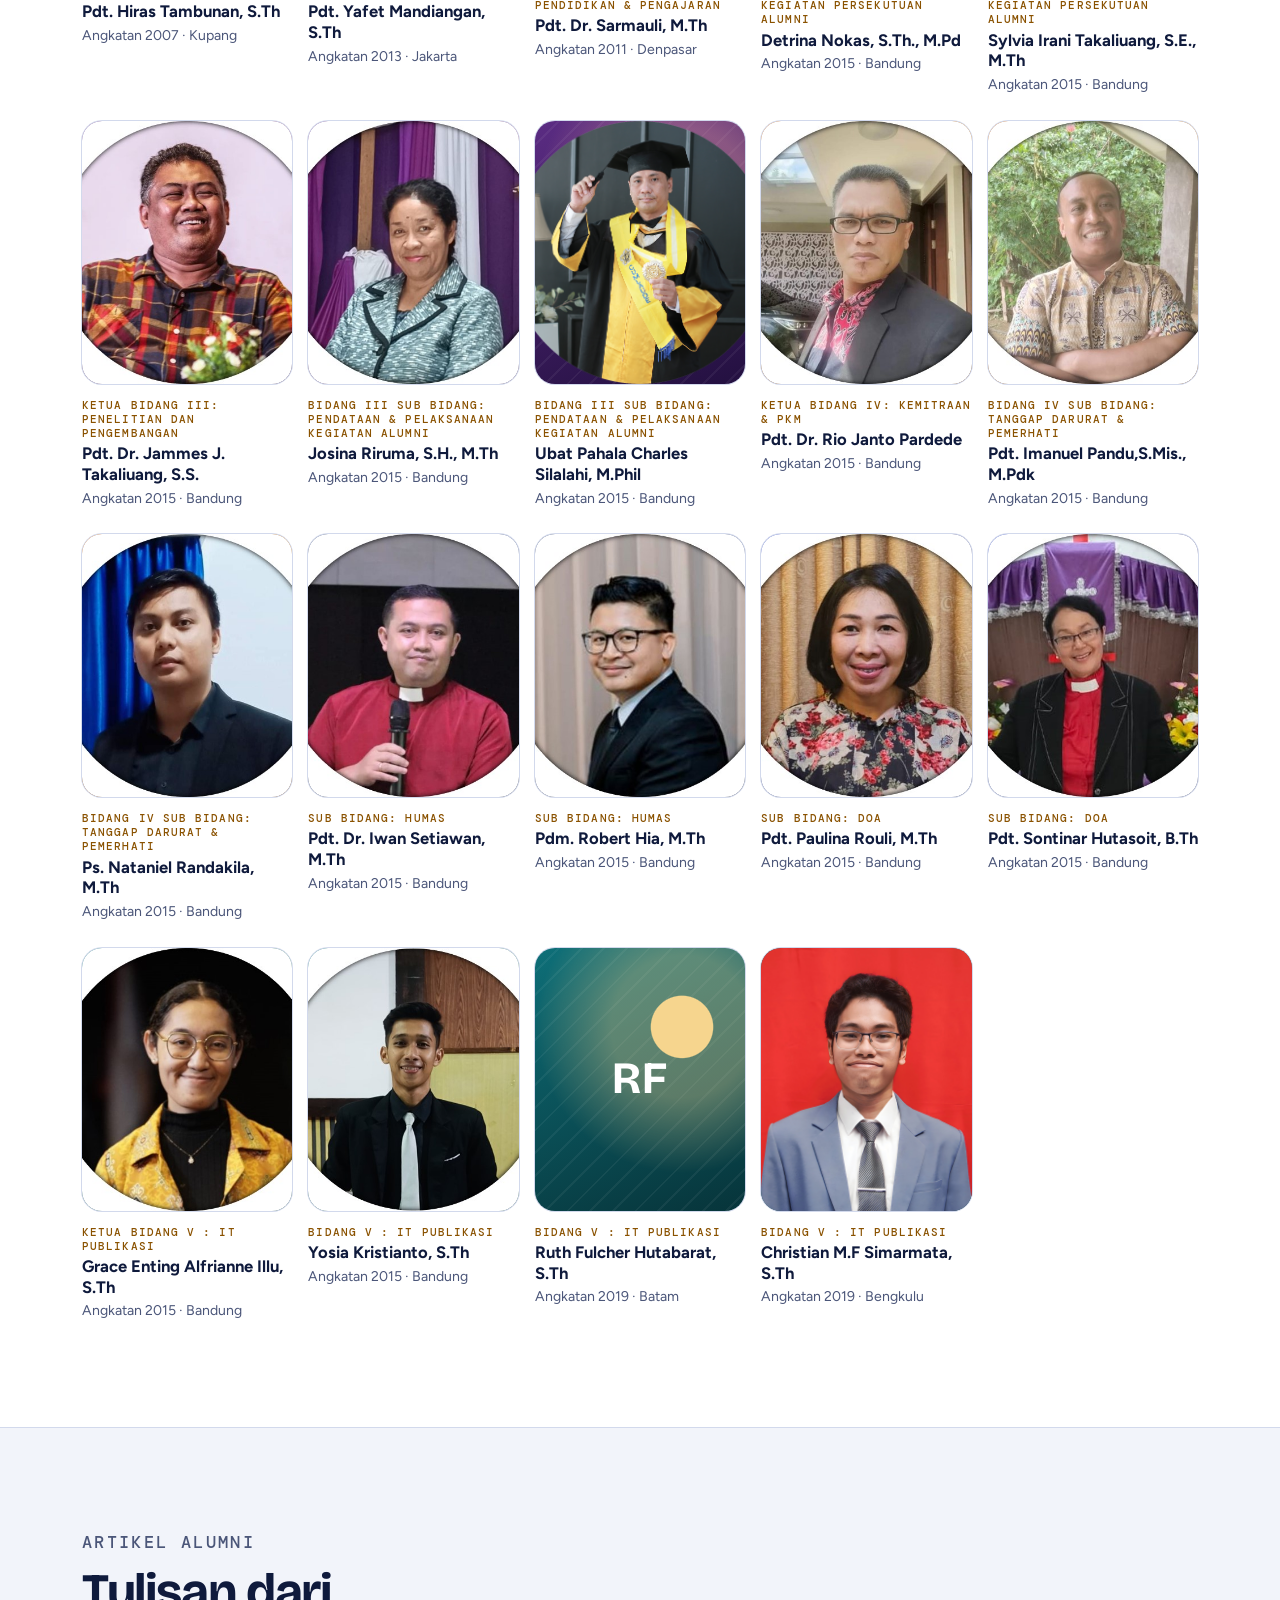
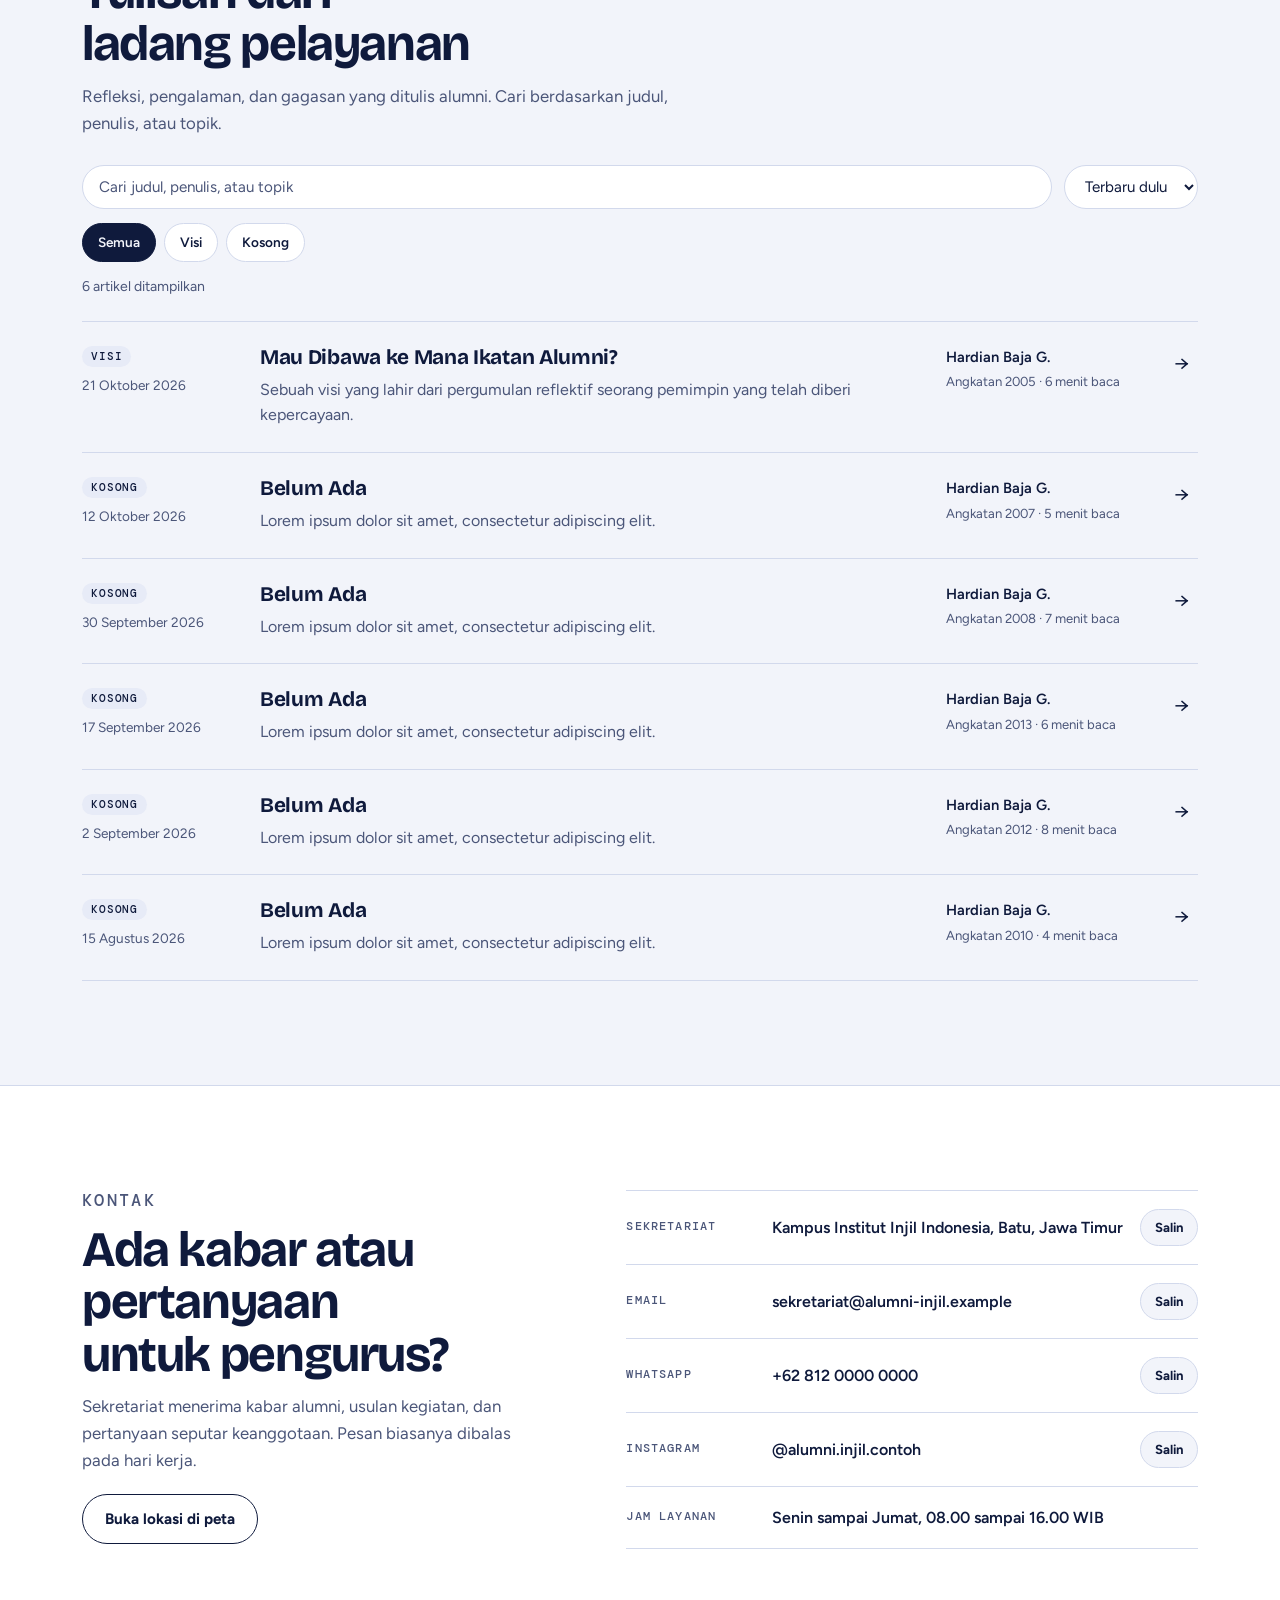
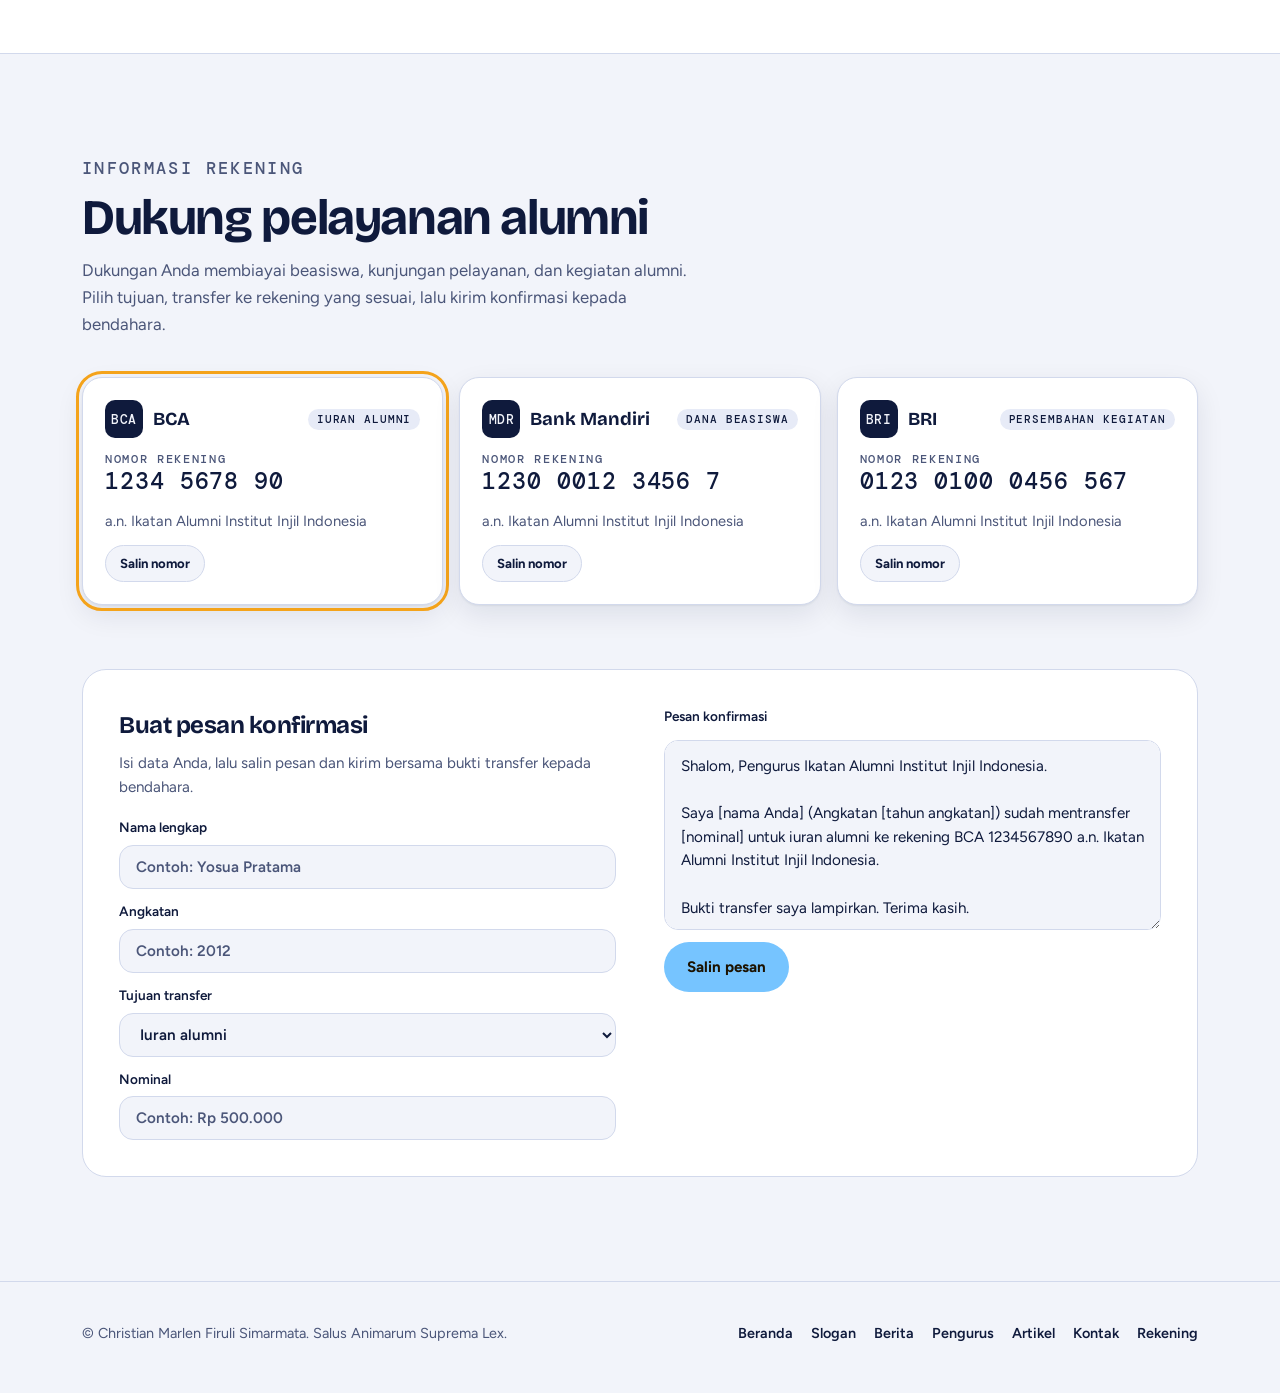
==== commit 4e25f828: "Big Update." ====
--- a/index.html
+++ b/index.html
@@ -11,8 +11,8 @@
       rel="stylesheet"
       href="https://fonts.googleapis.com/css2?family=Bricolage+Grotesque:opsz,wght@12..96,500..800&family=DM+Mono:wght@400;500&family=Figtree:wght@400;500;600;700&display=swap"
     />
-    <link rel="stylesheet" href="css/index.css" />
-    <script src="js/index.js" defer></script>
+    <link rel="stylesheet" href="/css/index.css" />
+    <script src="/js/index.js" defer></script>
   </head>
   <body>
     <a class="skip" href="#main">Lewati ke konten</a>
@@ -257,7 +257,7 @@
               <h3>Buat pesan konfirmasi</h3>
               <p class="hint">
                 Isi data Anda, lalu salin pesan dan kirim bersama bukti transfer
-                ke kontak Email, WhatsApp, atau Instagram yang tertera diatas.
+                kepada bendahara.
               </p>
               <div class="form">
                 <label for="f-nama"
--- a/css/index.css
+++ b/css/index.css
@@ -33,11 +33,11 @@
   --on-accent: #1c1200;
   --accent-text: #8a5200;
   --focus: #2342d6;
+  --alt1: #76c4ff;
   --shadow:
     0 1px 2px rgba(15, 26, 60, 0.06), 0 10px 28px rgba(15, 26, 60, 0.09);
   --plate: #ffffff;
   --plate-ink: #0f1a3c;
-  --alt1: #76c4ff;
 }
 @media (prefers-color-scheme: dark) {
   :root:not([data-theme="light"]) {
